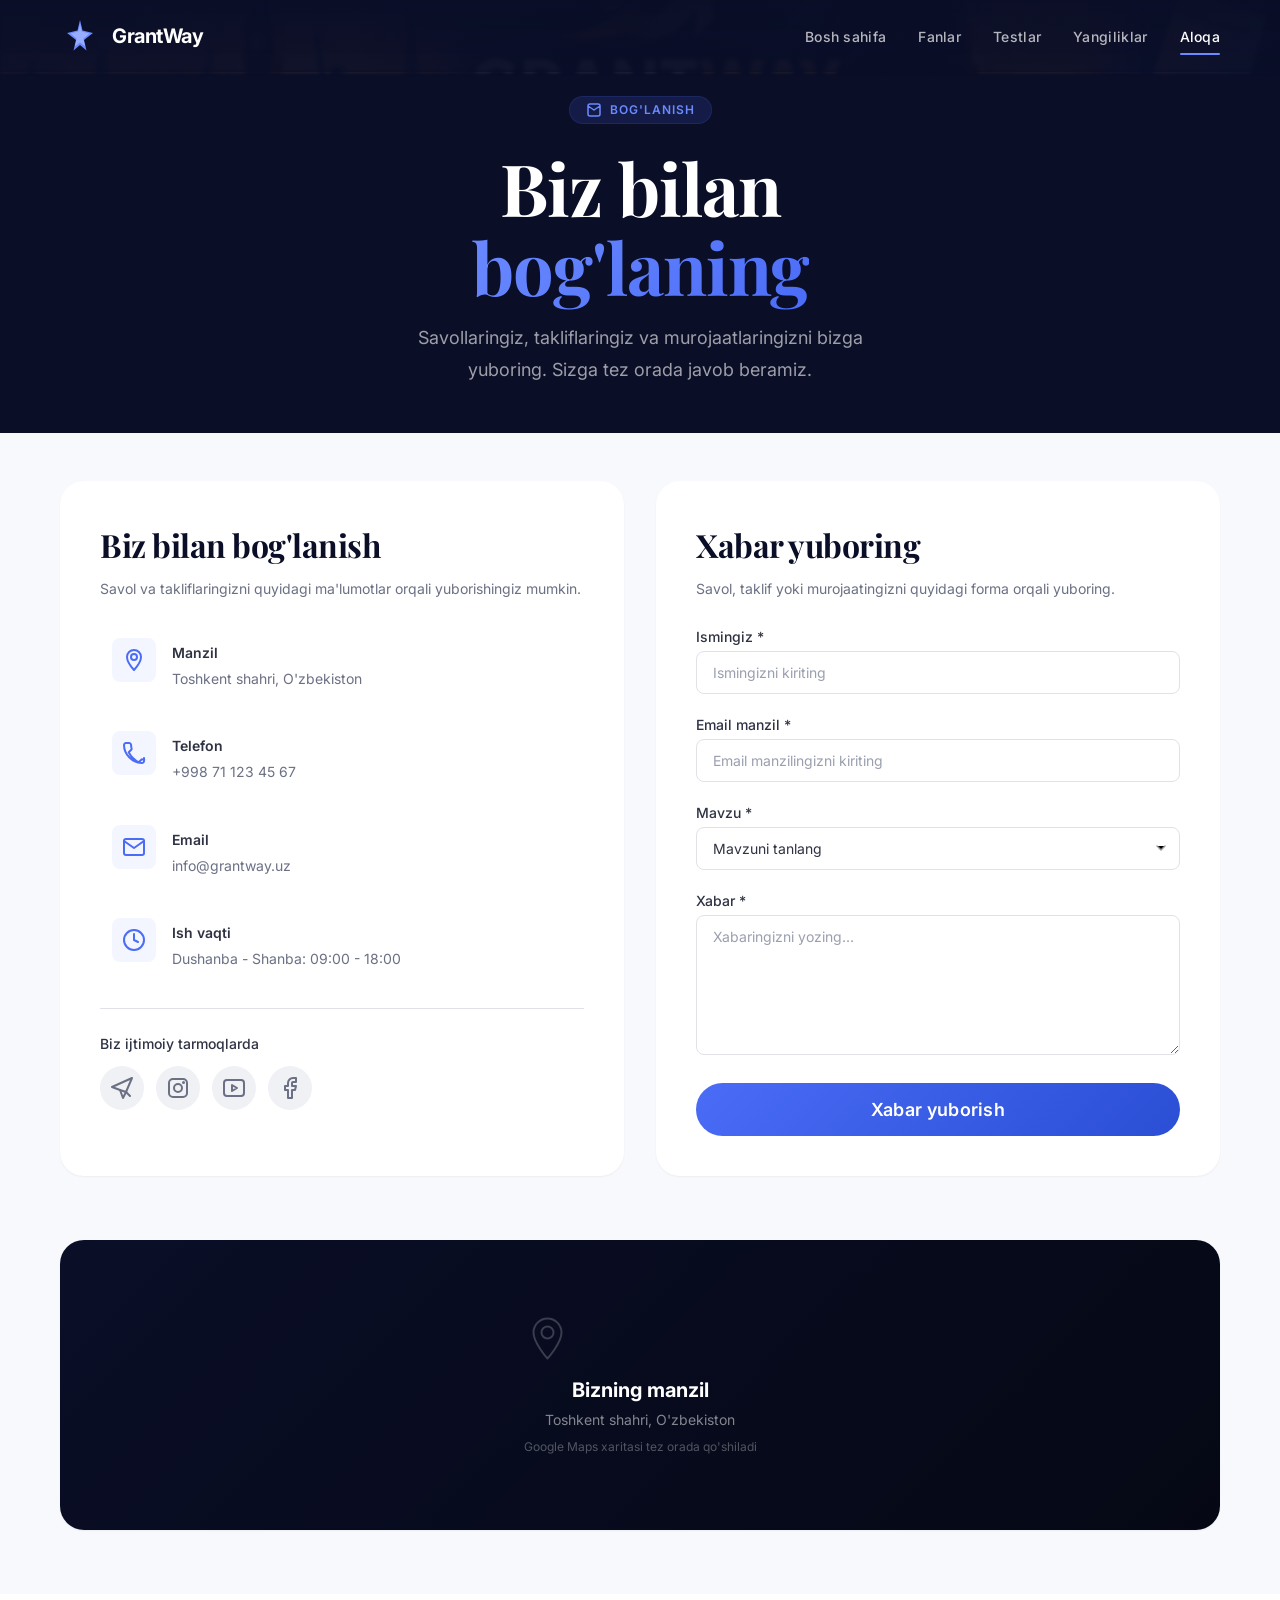
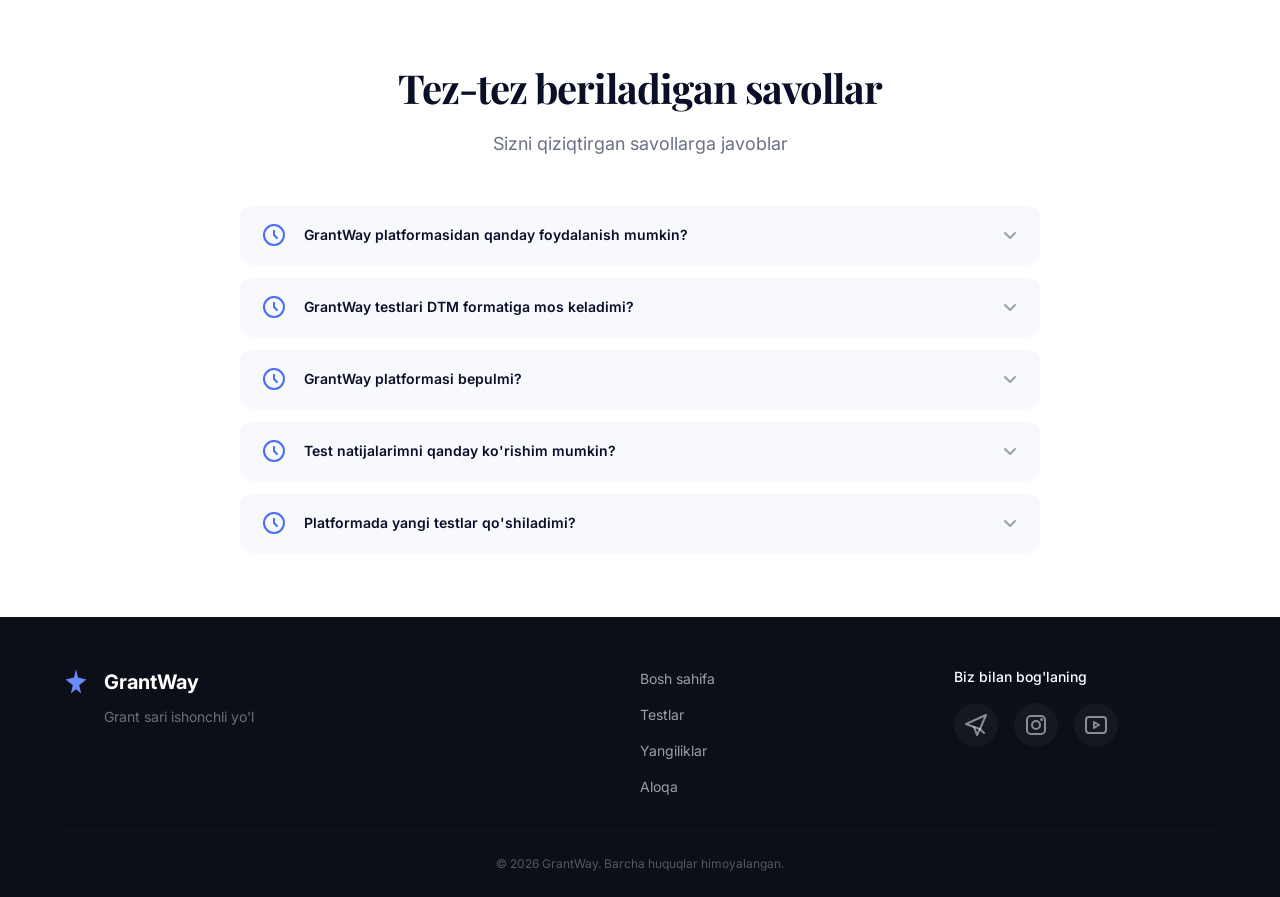
==== pages/aloqa.html @ 7e538c3a "first commit" ====
<!DOCTYPE html>
<html lang="uz">
<head>
    <!-- Meta ma'lumotlar -->
    <meta charset="UTF-8" />
    <meta name="viewport" content="width=device-width, initial-scale=1.0" />
    <meta name="description" content="GrantWay - Biz bilan bog'lanish. Savol, taklif va murojaatlaringizni qoldiring." />
    <meta name="theme-color" content="#0a0e27" />
    
    <!-- Favicon -->
    <link rel="icon" type="image/svg+xml" href="../assets/icons/favicon.svg" />
    <link rel="apple-touch-icon" href="../assets/icons/apple-touch-icon.png" />
    
    <!-- Fontlar -->
    <link rel="preconnect" href="https://fonts.googleapis.com" />
    <link rel="preconnect" href="https://fonts.gstatic.com" crossorigin />
    <link href="https://fonts.googleapis.com/css2?family=Inter:ital,wght@0,300;0,400;0,500;0,600;0,700;0,800;0,900;1,400&family=Playfair+Display:ital,wght@0,700;0,800;0,900;1,700&family=JetBrains+Mono:wght@400;600;700&display=swap" rel="stylesheet" />
    
    <!-- CSS -->
    <link rel="stylesheet" href="../style.css" />
    <link rel="stylesheet" href="../pages/pages.css" />
    
    <title>GrantWay - Aloqa | Grant sari ishonchli yo'l</title>
</head>
<body>
    <!-- ============================================ -->
    <!-- HEADER: Bosh sahifadagi header bilan bir xil -->
    <!-- ============================================ -->
    <header class="header" role="banner" aria-label="Sayt sarlavhasi">
        <div class="header__background" aria-hidden="true"></div>
        <div class="header__overlay" aria-hidden="true"></div>
        
        <div class="container header__container">
            <!-- Logo -->
            <a href="../index.html" class="header__logo" aria-label="GrantWay bosh sahifa">
                <svg class="header__logo-icon" width="40" height="40" viewBox="0 0 40 40" fill="none" xmlns="http://www.w3.org/2000/svg" aria-hidden="true">
                    <path d="M20 4L22.5 14.5L33 17L24 24L26.5 34.5L20 29L13.5 34.5L16 24L7 17L17.5 14.5L20 4Z" fill="currentColor" />
                    <path d="M20 8L21.8 15.6L29.6 17.4L23.4 22.6L25.2 30.2L20 26.6L14.8 30.2L16.6 22.6L10.4 17.4L18.2 15.6L20 8Z" fill="white" opacity="0.3" />
                </svg>
                <span class="header__logo-text">GrantWay</span>
            </a>
            
            <!-- Navigation -->
            <nav class="header__nav" role="navigation" aria-label="Asosiy menyu">
                <ul class="header__nav-list">
                    <li class="header__nav-item">
                        <a href="../index.html" class="header__nav-link">Bosh sahifa</a>
                    </li>
                    <li class="header__nav-item">
                        <a href="../index.html#fanlar" class="header__nav-link">Fanlar</a>
                    </li>
                    <li class="header__nav-item">
                        <a href="./testlar.html" class="header__nav-link">Testlar</a>
                    </li>
                    <li class="header__nav-item">
                        <a href="./yangiliklar.html" class="header__nav-link">Yangiliklar</a>
                    </li>
                    <li class="header__nav-item">
                        <a href="./aloqa.html" class="header__nav-link header__nav-link--active">Aloqa</a>
                    </li>
                </ul>
            </nav>
            
            <!-- Burger Menu -->
            <button class="header__burger" aria-label="Menyuni ochish/yopish" aria-expanded="false" aria-controls="mobile-menu">
                <span class="header__burger-line"></span>
                <span class="header__burger-line"></span>
                <span class="header__burger-line"></span>
            </button>
        </div>
        
        <!-- Mobile Menu -->
        <div class="header__mobile" id="mobile-menu" role="navigation" aria-label="Mobil menyu" hidden>
            <ul class="header__mobile-list">
                <li class="header__mobile-item">
                    <a href="../index.html" class="header__mobile-link">Bosh sahifa</a>
                </li>
                <li class="header__mobile-item">
                    <a href="../index.html#fanlar" class="header__mobile-link">Fanlar</a>
                </li>
                <li class="header__mobile-item">
                    <a href="./testlar.html" class="header__mobile-link">Testlar</a>
                </li>
                <li class="header__mobile-item">
                    <a href="./yangiliklar.html" class="header__mobile-link">Yangiliklar</a>
                </li>
                <li class="header__mobile-item">
                    <a href="./aloqa.html" class="header__mobile-link header__mobile-link--active">Aloqa</a>
                </li>
            </ul>
        </div>
    </header>

    <!-- ============================================ -->
    <!-- MAIN: Aloqa sahifasi kontenti -->
    <!-- ============================================ -->
    <main class="main" role="main">
        <!-- ============================================ -->
        <!-- HERO: Biz bilan bog'laning -->
        <!-- ============================================ -->
        <section class="contact-hero" aria-label="Aloqa banneri">
            <div class="contact-hero__background" aria-hidden="true">
                <span class="contact-hero__icon contact-hero__icon--1">✉</span>
                <span class="contact-hero__icon contact-hero__icon--2">📞</span>
                <span class="contact-hero__icon contact-hero__icon--3">📍</span>
                <span class="contact-hero__icon contact-hero__icon--4">💬</span>
                <span class="contact-hero__icon contact-hero__icon--5">📧</span>
                <span class="contact-hero__icon contact-hero__icon--6">🤝</span>
            </div>
            
            <div class="container contact-hero__container">
                <div class="contact-hero__content">
                    <div class="contact-hero__badge">
                        <svg width="16" height="16" viewBox="0 0 16 16" fill="none" xmlns="http://www.w3.org/2000/svg" aria-hidden="true">
                            <path d="M2 4L8 8L14 4M2 4V12M2 4C2 2.89543 2.89543 2 4 2H12C13.1046 2 14 2.89543 14 4M14 4V12M14 12C14 13.1046 13.1046 14 12 14H4C2.89543 14 2 13.1046 2 12M8 8L14 4M8 8L2 4" stroke="currentColor" stroke-width="1.5" stroke-linecap="round" stroke-linejoin="round" />
                        </svg>
                        <span>Bog'lanish</span>
                    </div>
                    
                    <h1 class="contact-hero__title">
                        Biz bilan <br />
                        <span class="contact-hero__title-highlight">bog'laning</span>
                    </h1>
                    
                    <p class="contact-hero__description">
                        Savollaringiz, takliflaringiz va murojaatlaringizni bizga yuboring. Sizga tez orada javob beramiz.
                    </p>
                </div>
            </div>
        </section>

        <!-- ============================================ -->
        <!-- ALOQA: Kontakt ma'lumotlari va forma -->
        <!-- ============================================ -->
        <section class="contact-section" aria-label="Aloqa ma'lumotlari">
            <div class="container">
                <div class="contact-section__grid">
                    <!-- Chap: Kontakt ma'lumotlari -->
                    <div class="contact-info">
                        <h2 class="contact-info__title">Biz bilan bog'lanish</h2>
                        <p class="contact-info__description">
                            Savol va takliflaringizni quyidagi ma'lumotlar orqali yuborishingiz mumkin.
                        </p>
                        
                        <div class="contact-info__items">
                            <!-- Manzil -->
                            <div class="contact-info-item">
                                <div class="contact-info-item__icon" aria-hidden="true">
                                    <svg width="24" height="24" viewBox="0 0 24 24" fill="none" xmlns="http://www.w3.org/2000/svg">
                                        <path d="M12 2C8.13 2 5 5.13 5 9C5 14.25 12 22 12 22C12 22 19 14.25 19 9C19 5.13 15.87 2 12 2Z" stroke="currentColor" stroke-width="2" stroke-linecap="round" stroke-linejoin="round" />
                                        <circle cx="12" cy="9" r="3" stroke="currentColor" stroke-width="2" />
                                    </svg>
                                </div>
                                <div class="contact-info-item__content">
                                    <h3 class="contact-info-item__title">Manzil</h3>
                                    <p class="contact-info-item__text">Toshkent shahri, O'zbekiston</p>
                                </div>
                            </div>
                            
                            <!-- Telefon -->
                            <div class="contact-info-item">
                                <div class="contact-info-item__icon" aria-hidden="true">
                                    <svg width="24" height="24" viewBox="0 0 24 24" fill="none" xmlns="http://www.w3.org/2000/svg">
                                        <path d="M22 16.92V20C22 20.5304 21.7893 21.0391 21.4142 21.4142C21.0391 21.7893 20.5304 22 20 22C10.5 22 2 13.5 2 4C2 3.46957 2.21071 2.96086 2.58579 2.58579C2.96086 2.21071 3.46957 2 4 2H7.08C7.61043 2 8.11914 2.21071 8.49421 2.58579C8.86929 2.96086 9.08 3.46957 9.08 4C9.08 5.24 9.26 6.44 9.59 7.56C9.72 7.98 9.6 8.44 9.24 8.74L6.72 11.26C8.76 15.28 12.72 19.24 16.74 21.28L19.26 18.76C19.56 18.4 20.02 18.28 20.44 18.41C21.56 18.74 22.76 18.92 22 18.92V16.92Z" stroke="currentColor" stroke-width="2" stroke-linecap="round" stroke-linejoin="round" />
                                    </svg>
                                </div>
                                <div class="contact-info-item__content">
                                    <h3 class="contact-info-item__title">Telefon</h3>
                                    <p class="contact-info-item__text">+998 71 123 45 67</p>
                                </div>
                            </div>
                            
                            <!-- Email -->
                            <div class="contact-info-item">
                                <div class="contact-info-item__icon" aria-hidden="true">
                                    <svg width="24" height="24" viewBox="0 0 24 24" fill="none" xmlns="http://www.w3.org/2000/svg">
                                        <path d="M4 4H20C21.1 4 22 4.9 22 6V18C22 19.1 21.1 20 20 20H4C2.9 20 2 19.1 2 18V6C2 4.9 2.9 4 4 4Z" stroke="currentColor" stroke-width="2" stroke-linecap="round" stroke-linejoin="round" />
                                        <path d="M22 6L12 13L2 6" stroke="currentColor" stroke-width="2" stroke-linecap="round" stroke-linejoin="round" />
                                    </svg>
                                </div>
                                <div class="contact-info-item__content">
                                    <h3 class="contact-info-item__title">Email</h3>
                                    <p class="contact-info-item__text">info@grantway.uz</p>
                                </div>
                            </div>
                            
                            <!-- Ish vaqti -->
                            <div class="contact-info-item">
                                <div class="contact-info-item__icon" aria-hidden="true">
                                    <svg width="24" height="24" viewBox="0 0 24 24" fill="none" xmlns="http://www.w3.org/2000/svg">
                                        <circle cx="12" cy="12" r="10" stroke="currentColor" stroke-width="2" />
                                        <path d="M12 6V12L16 14" stroke="currentColor" stroke-width="2" stroke-linecap="round" stroke-linejoin="round" />
                                    </svg>
                                </div>
                                <div class="contact-info-item__content">
                                    <h3 class="contact-info-item__title">Ish vaqti</h3>
                                    <p class="contact-info-item__text">Dushanba - Shanba: 09:00 - 18:00</p>
                                </div>
                            </div>
                        </div>
                        
                        <!-- Ijtimoiy tarmoqlar -->
                        <div class="contact-info__social">
                            <span class="contact-info__social-label">Biz ijtimoiy tarmoqlarda</span>
                            <div class="contact-info__social-links">
                                <a href="#" aria-label="Telegram" class="contact-info__social-link">
                                    <svg width="24" height="24" viewBox="0 0 24 24" fill="none" xmlns="http://www.w3.org/2000/svg">
                                        <path d="M22 2L2 11L10 14L13 22L16 16L22 2Z" stroke="currentColor" stroke-width="2" stroke-linejoin="round" />
                                        <path d="M16 16L20 20M16 16L10 14" stroke="currentColor" stroke-width="2" stroke-linecap="round" />
                                    </svg>
                                </a>
                                <a href="#" aria-label="Instagram" class="contact-info__social-link">
                                    <svg width="24" height="24" viewBox="0 0 24 24" fill="none" xmlns="http://www.w3.org/2000/svg">
                                        <rect x="3" y="3" width="18" height="18" rx="4" stroke="currentColor" stroke-width="2" />
                                        <circle cx="12" cy="12" r="4" stroke="currentColor" stroke-width="2" />
                                        <circle cx="17.5" cy="6.5" r="1.5" fill="currentColor" />
                                    </svg>
                                </a>
                                <a href="#" aria-label="YouTube" class="contact-info__social-link">
                                    <svg width="24" height="24" viewBox="0 0 24 24" fill="none" xmlns="http://www.w3.org/2000/svg">
                                        <rect x="2" y="4" width="20" height="16" rx="3" stroke="currentColor" stroke-width="2" />
                                        <path d="M10 9L15 12L10 15V9Z" stroke="currentColor" stroke-width="2" stroke-linejoin="round" />
                                    </svg>
                                </a>
                                <a href="#" aria-label="Facebook" class="contact-info__social-link">
                                    <svg width="24" height="24" viewBox="0 0 24 24" fill="none" xmlns="http://www.w3.org/2000/svg">
                                        <path d="M18 2H15C13.6739 2 12.4021 2.52678 11.4645 3.46447C10.5268 4.40215 10 5.67392 10 7V10H7V14H10V22H14V14H17L18 10H14V7C14 6.73478 14.1054 6.48043 14.2929 6.29289C14.4804 6.10536 14.7348 6 15 6H18V2Z" stroke="currentColor" stroke-width="2" stroke-linecap="round" stroke-linejoin="round" />
                                    </svg>
                                </a>
                            </div>
                        </div>
                    </div>
                    
                    <!-- O'ng: Aloqa formasi -->
                    <div class="contact-form-wrapper">
                        <h2 class="contact-form-wrapper__title">Xabar yuboring</h2>
                        <p class="contact-form-wrapper__description">
                            Savol, taklif yoki murojaatingizni quyidagi forma orqali yuboring.
                        </p>
                        
                        <form class="contact-form" id="contactForm" action="#" method="POST" novalidate>
                            <div class="contact-form__group">
                                <label for="contactName" class="contact-form__label">Ismingiz *</label>
                                <input type="text" id="contactName" class="contact-form__input" placeholder="Ismingizni kiriting" required />
                                <span class="contact-form__error" role="alert"></span>
                            </div>
                            
                            <div class="contact-form__group">
                                <label for="contactEmail" class="contact-form__label">Email manzil *</label>
                                <input type="email" id="contactEmail" class="contact-form__input" placeholder="Email manzilingizni kiriting" required />
                                <span class="contact-form__error" role="alert"></span>
                            </div>
                            
                            <div class="contact-form__group">
                                <label for="contactSubject" class="contact-form__label">Mavzu *</label>
                                <select id="contactSubject" class="contact-form__select" required>
                                    <option value="">Mavzuni tanlang</option>
                                    <option value="savol">Savol</option>
                                    <option value="taklif">Taklif</option>
                                    <option value="muammo">Muammo haqida</option>
                                    <option value="hamkorlik">Hamkorlik</option>
                                    <option value="boshqa">Boshqa</option>
                                </select>
                                <span class="contact-form__error" role="alert"></span>
                            </div>
                            
                            <div class="contact-form__group">
                                <label for="contactMessage" class="contact-form__label">Xabar *</label>
                                <textarea id="contactMessage" class="contact-form__textarea" placeholder="Xabaringizni yozing..." required></textarea>
                                <span class="contact-form__error" role="alert"></span>
                            </div>
                            
                            <button type="submit" class="contact-form__submit cta-button cta-button--large">
                                <span class="cta-button__text">Xabar yuborish</span>
                                <span class="cta-button__ripple" aria-hidden="true"></span>
                                <span class="cta-button__glow" aria-hidden="true"></span>
                            </button>
                            
                            <div class="contact-form__success" role="status" style="display: none;">
                                <svg width="24" height="24" viewBox="0 0 24 24" fill="none" xmlns="http://www.w3.org/2000/svg">
                                    <circle cx="12" cy="12" r="10" stroke="currentColor" stroke-width="2" />
                                    <path d="M8 12L11 15L16 9" stroke="currentColor" stroke-width="2" stroke-linecap="round" stroke-linejoin="round" />
                                </svg>
                                <span>Xabaringiz muvaffaqiyatli yuborildi!</span>
                            </div>
                        </form>
                    </div>
                </div>
            </div>
        </section>

        <!-- ============================================ -->
        <!-- XARITA: Google Maps o'rniga placeholder -->
        <!-- ============================================ -->
        <section class="contact-map" aria-label="Bizning manzil">
            <div class="container">
                <div class="contact-map__wrapper">
                    <div class="contact-map__placeholder">
                        <div class="contact-map__content">
                            <svg width="48" height="48" viewBox="0 0 48 48" fill="none" xmlns="http://www.w3.org/2000/svg" aria-hidden="true">
                                <path d="M24 4C16.27 4 10 10.27 10 18C10 28.5 24 44 24 44C24 44 38 28.5 38 18C38 10.27 31.73 4 24 4Z" stroke="currentColor" stroke-width="2" stroke-linecap="round" stroke-linejoin="round" />
                                <circle cx="24" cy="18" r="6" stroke="currentColor" stroke-width="2" />
                            </svg>
                            <h3 class="contact-map__title">Bizning manzil</h3>
                            <p class="contact-map__address">Toshkent shahri, O'zbekiston</p>
                            <p class="contact-map__note">Google Maps xaritasi tez orada qo'shiladi</p>
                        </div>
                    </div>
                </div>
            </div>
        </section>

        <!-- ============================================ -->
        <!-- FAQ: Tez-tez beriladigan savollar -->
        <!-- ============================================ -->
        <section class="contact-faq" aria-label="Tez-tez beriladigan savollar">
            <div class="container">
                <div class="contact-faq__header">
                    <h2 class="contact-faq__title">Tez-tez beriladigan savollar</h2>
                    <p class="contact-faq__subtitle">Sizni qiziqtirgan savollarga javoblar</p>
                </div>
                
                <div class="contact-faq__accordion">
                    <!-- Savol 1 -->
                    <div class="faq-item" role="listitem">
                        <button class="faq-item__trigger" aria-expanded="false" aria-controls="faq-1">
                            <span class="faq-item__icon" aria-hidden="true">
                                <svg width="24" height="24" viewBox="0 0 24 24" fill="none" xmlns="http://www.w3.org/2000/svg">
                                    <circle cx="12" cy="12" r="10" stroke="currentColor" stroke-width="2" />
                                    <path d="M12 8V12L15 15" stroke="currentColor" stroke-width="2" stroke-linecap="round" />
                                </svg>
                            </span>
                            <span class="faq-item__title">GrantWay platformasidan qanday foydalanish mumkin?</span>
                            <span class="faq-item__arrow" aria-hidden="true">
                                <svg width="20" height="20" viewBox="0 0 20 20" fill="none" xmlns="http://www.w3.org/2000/svg">
                                    <path d="M5 8L10 13L15 8" stroke="currentColor" stroke-width="2" stroke-linecap="round" stroke-linejoin="round" />
                                </svg>
                            </span>
                        </button>
                        <div class="faq-item__content" id="faq-1" role="region">
                            <div class="faq-item__body">
                                <p>GrantWay platformasidan foydalanish juda oson. Siz faqat ro'yxatdan o'tishingiz, o'zingizga kerakli fan va mavzularni tanlashingiz, so'ngra testlarni yechishingiz mumkin. Barcha testlar interaktiv va natijalar real vaqtda ko'rsatiladi.</p>
                            </div>
                        </div>
                    </div>

                    <!-- Savol 2 -->
                    <div class="faq-item" role="listitem">
                        <button class="faq-item__trigger" aria-expanded="false" aria-controls="faq-2">
                            <span class="faq-item__icon" aria-hidden="true">
                                <svg width="24" height="24" viewBox="0 0 24 24" fill="none" xmlns="http://www.w3.org/2000/svg">
                                    <circle cx="12" cy="12" r="10" stroke="currentColor" stroke-width="2" />
                                    <path d="M12 8V12L15 15" stroke="currentColor" stroke-width="2" stroke-linecap="round" />
                                </svg>
                            </span>
                            <span class="faq-item__title">GrantWay testlari DTM formatiga mos keladimi?</span>
                            <span class="faq-item__arrow" aria-hidden="true">
                                <svg width="20" height="20" viewBox="0 0 20 20" fill="none" xmlns="http://www.w3.org/2000/svg">
                                    <path d="M5 8L10 13L15 8" stroke="currentColor" stroke-width="2" stroke-linecap="round" stroke-linejoin="round" />
                                </svg>
                            </span>
                        </button>
                        <div class="faq-item__content" id="faq-2" role="region">
                            <div class="faq-item__body">
                                <p>Ha, GrantWay testlari DTM formatiga to'liq mos keladi. Testlar DTM talablariga muvofiq tayyorlangan bo'lib, abituriyentlarga real imtihonga tayyorlanish uchun qulay imkoniyat yaratadi.</p>
                            </div>
                        </div>
                    </div>

                    <!-- Savol 3 -->
                    <div class="faq-item" role="listitem">
                        <button class="faq-item__trigger" aria-expanded="false" aria-controls="faq-3">
                            <span class="faq-item__icon" aria-hidden="true">
                                <svg width="24" height="24" viewBox="0 0 24 24" fill="none" xmlns="http://www.w3.org/2000/svg">
                                    <circle cx="12" cy="12" r="10" stroke="currentColor" stroke-width="2" />
                                    <path d="M12 8V12L15 15" stroke="currentColor" stroke-width="2" stroke-linecap="round" />
                                </svg>
                            </span>
                            <span class="faq-item__title">GrantWay platformasi bepulmi?</span>
                            <span class="faq-item__arrow" aria-hidden="true">
                                <svg width="20" height="20" viewBox="0 0 20 20" fill="none" xmlns="http://www.w3.org/2000/svg">
                                    <path d="M5 8L10 13L15 8" stroke="currentColor" stroke-width="2" stroke-linecap="round" stroke-linejoin="round" />
                                </svg>
                            </span>
                        </button>
                        <div class="faq-item__content" id="faq-3" role="region">
                            <div class="faq-item__body">
                                <p>GrantWay platformasi foydalanuvchilar uchun to'liq bepul. Siz hech qanday to'lovsiz barcha testlardan foydalanishingiz va o'z bilimingizni sinab ko'rishingiz mumkin.</p>
                            </div>
                        </div>
                    </div>

                    <!-- Savol 4 -->
                    <div class="faq-item" role="listitem">
                        <button class="faq-item__trigger" aria-expanded="false" aria-controls="faq-4">
                            <span class="faq-item__icon" aria-hidden="true">
                                <svg width="24" height="24" viewBox="0 0 24 24" fill="none" xmlns="http://www.w3.org/2000/svg">
                                    <circle cx="12" cy="12" r="10" stroke="currentColor" stroke-width="2" />
                                    <path d="M12 8V12L15 15" stroke="currentColor" stroke-width="2" stroke-linecap="round" />
                                </svg>
                            </span>
                            <span class="faq-item__title">Test natijalarimni qanday ko'rishim mumkin?</span>
                            <span class="faq-item__arrow" aria-hidden="true">
                                <svg width="20" height="20" viewBox="0 0 20 20" fill="none" xmlns="http://www.w3.org/2000/svg">
                                    <path d="M5 8L10 13L15 8" stroke="currentColor" stroke-width="2" stroke-linecap="round" stroke-linejoin="round" />
                                </svg>
                            </span>
                        </button>
                        <div class="faq-item__content" id="faq-4" role="region">
                            <div class="faq-item__body">
                                <p>Har bir testni tugatganingizdan so'ng natijangiz avtomatik tarzda ekranda ko'rsatiladi. Shuningdek, siz o'z profilingizda barcha test natijalarini va statistikani ko'rishingiz mumkin.</p>
                            </div>
                        </div>
                    </div>

                    <!-- Savol 5 -->
                    <div class="faq-item" role="listitem">
                        <button class="faq-item__trigger" aria-expanded="false" aria-controls="faq-5">
                            <span class="faq-item__icon" aria-hidden="true">
                                <svg width="24" height="24" viewBox="0 0 24 24" fill="none" xmlns="http://www.w3.org/2000/svg">
                                    <circle cx="12" cy="12" r="10" stroke="currentColor" stroke-width="2" />
                                    <path d="M12 8V12L15 15" stroke="currentColor" stroke-width="2" stroke-linecap="round" />
                                </svg>
                            </span>
                            <span class="faq-item__title">Platformada yangi testlar qo'shiladimi?</span>
                            <span class="faq-item__arrow" aria-hidden="true">
                                <svg width="20" height="20" viewBox="0 0 20 20" fill="none" xmlns="http://www.w3.org/2000/svg">
                                    <path d="M5 8L10 13L15 8" stroke="currentColor" stroke-width="2" stroke-linecap="round" stroke-linejoin="round" />
                                </svg>
                            </span>
                        </button>
                        <div class="faq-item__content" id="faq-5" role="region">
                            <div class="faq-item__body">
                                <p>Ha, biz doimiy ravishda yangi testlar va savollarni platformaga qo'shib boramiz. DTM o'zgarishlariga mos ravishda testlar yangilanib turadi.</p>
                            </div>
                        </div>
                    </div>
                </div>
            </div>
        </section>
    </main>

    <!-- ============================================ -->
    <!-- FOOTER: Bosh sahifadagi footer bilan bir xil -->
    <!-- ============================================ -->
    <footer class="footer" role="contentinfo" aria-label="Sayt pastki qismi">
        <div class="container">
            <div class="footer__grid">
                <div class="footer__brand">
                    <a href="../index.html" class="footer__logo">
                        <svg width="32" height="32" viewBox="0 0 40 40" fill="none" xmlns="http://www.w3.org/2000/svg" aria-hidden="true">
                            <path d="M20 4L22.5 14.5L33 17L24 24L26.5 34.5L20 29L13.5 34.5L16 24L7 17L17.5 14.5L20 4Z" fill="currentColor" />
                        </svg>
                        <span>GrantWay</span>
                    </a>
                    <p class="footer__description">Grant sari ishonchli yo'l</p>
                </div>
                
                <nav class="footer__nav" aria-label="Footer menyusi">
                    <ul class="footer__nav-list">
                        <li><a href="../index.html">Bosh sahifa</a></li>
                        <li><a href="./testlar.html">Testlar</a></li>
                        <li><a href="./yangiliklar.html">Yangiliklar</a></li>
                        <li><a href="./aloqa.html">Aloqa</a></li>
                    </ul>
                </nav>
                
                <div class="footer__social">
                    <span class="footer__social-label">Biz bilan bog'laning</span>
                    <div class="footer__social-links">
                        <a href="#" aria-label="Telegram" class="footer__social-link">
                            <svg width="24" height="24" viewBox="0 0 24 24" fill="none" xmlns="http://www.w3.org/2000/svg" aria-hidden="true">
                                <path d="M22 2L2 11L10 14L13 22L16 16L22 2Z" stroke="currentColor" stroke-width="2" stroke-linejoin="round" />
                                <path d="M16 16L20 20M16 16L10 14" stroke="currentColor" stroke-width="2" stroke-linecap="round" />
                            </svg>
                        </a>
                        <a href="#" aria-label="Instagram" class="footer__social-link">
                            <svg width="24" height="24" viewBox="0 0 24 24" fill="none" xmlns="http://www.w3.org/2000/svg" aria-hidden="true">
                                <rect x="3" y="3" width="18" height="18" rx="4" stroke="currentColor" stroke-width="2" />
                                <circle cx="12" cy="12" r="4" stroke="currentColor" stroke-width="2" />
                                <circle cx="17.5" cy="6.5" r="1.5" fill="currentColor" />
                            </svg>
                        </a>
                        <a href="#" aria-label="YouTube" class="footer__social-link">
                            <svg width="24" height="24" viewBox="0 0 24 24" fill="none" xmlns="http://www.w3.org/2000/svg" aria-hidden="true">
                                <rect x="2" y="4" width="20" height="16" rx="3" stroke="currentColor" stroke-width="2" />
                                <path d="M10 9L15 12L10 15V9Z" stroke="currentColor" stroke-width="2" stroke-linejoin="round" />
                            </svg>
                        </a>
                    </div>
                </div>
            </div>
            
            <div class="footer__bottom">
                <p class="footer__copyright">&copy; 2026 GrantWay. Barcha huquqlar himoyalangan.</p>
            </div>
        </div>
    </footer>

    <!-- ============================================ -->
    <!-- SCRIPTS -->
    <!-- ============================================ -->
    <script src="../script.js" defer></script>
    <script src="../pages/pages.js" defer></script>
</body>
</html>
---- style.css ----
/* ============================================ */
/* CSS VARIABLES: Global dizayn tokenlari */
/* ============================================ */
:root {
    /* Colors - Primary */
    --color-primary: #0a0e27;
    --color-primary-light: #1a1f4a;
    --color-primary-dark: #050814;
    
    /* Colors - Secondary */
    --color-secondary: #4a6cf7;
    --color-secondary-light: #6b8aff;
    --color-secondary-dark: #2a4ed4;
    
    /* Colors - Accent */
    --color-accent: #f7c948;
    --color-accent-light: #fade7a;
    --color-accent-dark: #d4a820;
    
    /* Colors - Neutral */
    --color-white: #ffffff;
    --color-off-white: #f8f9fc;
    --color-gray-100: #f0f1f5;
    --color-gray-200: #e0e2e8;
    --color-gray-300: #c0c3cc;
    --color-gray-400: #9a9faf;
    --color-gray-500: #6b7084;
    --color-gray-600: #4a4f62;
    --color-gray-700: #2e3242;
    --color-gray-800: #1a1d2a;
    --color-gray-900: #0d0f18;
    
    /* Colors - Subject specific */
    --color-matematika: #4a6cf7;
    --color-tarix: #d4a820;
    --color-ona-tili: #2ecc71;
    --color-kimyo: #e74c3c;
    --color-ingliz: #e67e22;
    
    /* Typography */
    --font-primary: 'Inter', -apple-system, BlinkMacSystemFont, 'Segoe UI', Roboto, Oxygen, Ubuntu, Cantarell, sans-serif;
    --font-display: 'Playfair Display', 'Times New Roman', serif;
    
    --font-size-xs: 0.75rem;     /* 12px */
    --font-size-sm: 0.875rem;    /* 14px */
    --font-size-base: 1rem;      /* 16px */
    --font-size-md: 1.125rem;    /* 18px */
    --font-size-lg: 1.25rem;     /* 20px */
    --font-size-xl: 1.5rem;      /* 24px */
    --font-size-2xl: 2rem;       /* 32px */
    --font-size-3xl: 2.5rem;     /* 40px */
    --font-size-4xl: 3rem;       /* 48px */
    --font-size-5xl: 3.75rem;    /* 60px */
    --font-size-6xl: 4.5rem;     /* 72px */
    
    --font-weight-light: 300;
    --font-weight-regular: 400;
    --font-weight-medium: 500;
    --font-weight-semibold: 600;
    --font-weight-bold: 700;
    --font-weight-extrabold: 800;
    --font-weight-black: 900;
    
    --line-height-tight: 1.1;
    --line-height-snug: 1.25;
    --line-height-normal: 1.5;
    --line-height-relaxed: 1.75;
    
    /* Spacing */
    --spacing-1: 0.25rem;   /* 4px */
    --spacing-2: 0.5rem;    /* 8px */
    --spacing-3: 0.75rem;   /* 12px */
    --spacing-4: 1rem;      /* 16px */
    --spacing-5: 1.25rem;   /* 20px */
    --spacing-6: 1.5rem;    /* 24px */
    --spacing-8: 2rem;      /* 32px */
    --spacing-10: 2.5rem;   /* 40px */
    --spacing-12: 3rem;     /* 48px */
    --spacing-16: 4rem;     /* 64px */
    --spacing-20: 5rem;     /* 80px */
    --spacing-24: 6rem;     /* 96px */
    --spacing-32: 8rem;     /* 128px */
    
    /* Border Radius */
    --radius-sm: 0.375rem;   /* 6px */
    --radius-md: 0.5rem;     /* 8px */
    --radius-lg: 0.75rem;    /* 12px */
    --radius-xl: 1rem;       /* 16px */
    --radius-2xl: 1.5rem;    /* 24px */
    --radius-3xl: 2rem;      /* 32px */
    --radius-full: 9999px;
    
    /* Shadows */
    --shadow-sm: 0 1px 2px rgba(0, 0, 0, 0.05);
    --shadow-md: 0 4px 6px -1px rgba(0, 0, 0, 0.1), 0 2px 4px -1px rgba(0, 0, 0, 0.06);
    --shadow-lg: 0 10px 15px -3px rgba(0, 0, 0, 0.1), 0 4px 6px -2px rgba(0, 0, 0, 0.05);
    --shadow-xl: 0 20px 25px -5px rgba(0, 0, 0, 0.1), 0 10px 10px -5px rgba(0, 0, 0, 0.04);
    --shadow-2xl: 0 25px 50px -12px rgba(0, 0, 0, 0.25);
    
    /* Glassmorphism */
    --glass-background: rgba(255, 255, 255, 0.08);
    --glass-border: rgba(255, 255, 255, 0.12);
    --glass-shadow: 0 8px 32px rgba(0, 0, 0, 0.12);
    --glass-blur: blur(12px);
    
    /* Transitions */
    --transition-fast: 150ms ease;
    --transition-base: 250ms ease;
    --transition-slow: 400ms ease;
    --transition-extra-slow: 600ms ease;
    
    /* Z-Index */
    --z-below: -1;
    --z-base: 0;
    --z-above: 1;
    --z-dropdown: 10;
    --z-sticky: 50;
    --z-header: 100;
    --z-modal: 200;
    --z-toast: 300;
    
    /* Container Max Width */
    --container-max-width: 1200px;
    --container-padding: 20px;
}

/* ============================================ */
/* RESET: Browser defaultlarini tozalash */
/* ============================================ */
*,
*::before,
*::after {
    margin: 0;
    padding: 0;
    box-sizing: border-box;
}

html {
    scroll-behavior: smooth;
    -webkit-font-smoothing: antialiased;
    -moz-osx-font-smoothing: grayscale;
    text-rendering: optimizeLegibility;
}

body {
    font-family: var(--font-primary);
    font-size: var(--font-size-base);
    line-height: var(--line-height-normal);
    color: var(--color-gray-900);
    background-color: var(--color-off-white);
    overflow-x: hidden;
    -webkit-tap-highlight-color: transparent;
}

img,
svg {
    display: block;
    max-width: 100%;
}

a {
    color: inherit;
    text-decoration: none;
}

button {
    font-family: inherit;
    font-size: inherit;
    cursor: pointer;
    border: none;
    background: none;
}

ul,
ol {
    list-style: none;
}

/* ============================================ */
/* CONTAINER: Responsive container */
/* ============================================ */
.container {
    max-width: var(--container-max-width);
    margin: 0 auto;
    padding: 0 var(--container-padding);
    width: 100%;
}

/* ============================================ */
/* UTILITY: Yordamchi classlar */
/* ============================================ */
.sr-only {
    position: absolute;
    width: 1px;
    height: 1px;
    padding: 0;
    margin: -1px;
    overflow: hidden;
    clip: rect(0, 0, 0, 0);
    border: 0;
}

/* ============================================ */
/* HEADER: Transparent, Sticky, Blur */
/* ============================================ */
.header {
    position: fixed;
    top: 0;
    left: 0;
    right: 0;
    z-index: var(--z-header);
    padding: var(--spacing-4) 0;
    transition: background-color var(--transition-base), box-shadow var(--transition-base);
}

.header--scrolled {
    background-color: rgba(10, 14, 39, 0.85);
    backdrop-filter: var(--glass-blur);
    -webkit-backdrop-filter: var(--glass-blur);
    box-shadow: var(--shadow-lg);
}

.header__background {
    position: absolute;
    top: 0;
    left: 0;
    right: 0;
    bottom: 0;
    z-index: var(--z-below);
    background-image:url(./assets/images/grant-background.png);
    background-size: cover;
    background-position: center;
    opacity: 0.15;
    filter: blur(2px);
}

.header__overlay {
    position: absolute;
    top: 0;
    left: 0;
    right: 0;
    bottom: 0;
    z-index: var(--z-below);
    background: linear-gradient(180deg, rgba(10, 14, 39, 0.95) 0%, rgba(10, 14, 39, 0.80) 100%);
}

.header__container {
    display: flex;
    align-items: center;
    justify-content: space-between;
    position: relative;
    z-index: var(--z-above);
    gap: var(--spacing-4);
}

/* Logo */
.header__logo {
    display: flex;
    align-items: center;
    gap: var(--spacing-3);
    color: var(--color-white);
    font-weight: var(--font-weight-bold);
    font-size: var(--font-size-lg);
    text-decoration: none;
    flex-shrink: 0;
    transition: opacity var(--transition-fast);
}

.header__logo:hover {
    opacity: 0.8;
}

.header__logo-icon {
    width: 40px;
    height: 40px;
    color: var(--color-secondary-light);
}

.header__logo-text {
    letter-spacing: -0.5px;
}

/* Navigation */
.header__nav {
    display: none;
}

.header__nav-list {
    display: flex;
    align-items: center;
    gap: var(--spacing-8);
}

.header__nav-link {
    color: rgba(255, 255, 255, 0.7);
    font-size: var(--font-size-sm);
    font-weight: var(--font-weight-medium);
    padding: var(--spacing-2) 0;
    position: relative;
    transition: color var(--transition-fast);
    letter-spacing: 0.3px;
}

.header__nav-link::after {
    content: '';
    position: absolute;
    bottom: -2px;
    left: 0;
    width: 0;
    height: 2px;
    background: var(--color-secondary-light);
    border-radius: var(--radius-full);
    transition: width var(--transition-base);
}

.header__nav-link:hover {
    color: var(--color-white);
}

.header__nav-link:hover::after {
    width: 100%;
}

.header__nav-link--active {
    color: var(--color-white);
}

.header__nav-link--active::after {
    width: 100%;
}

/* Burger Menu */
.header__burger {
    display: flex;
    flex-direction: column;
    gap: 5px;
    padding: var(--spacing-2);
    color: var(--color-white);
    flex-shrink: 0;
    transition: transform var(--transition-fast);
}

.header__burger:hover {
    transform: scale(1.05);
}

.header__burger-line {
    display: block;
    width: 24px;
    height: 2px;
    background: currentColor;
    border-radius: var(--radius-full);
    transition: transform var(--transition-base), opacity var(--transition-base);
    transform-origin: center;
}

.header__burger--active .header__burger-line:nth-child(1) {
    transform: rotate(45deg) translate(5px, 5px);
}

.header__burger--active .header__burger-line:nth-child(2) {
    opacity: 0;
}

.header__burger--active .header__burger-line:nth-child(3) {
    transform: rotate(-45deg) translate(5px, -5px);
}

/* Mobile Menu */
.header__mobile {
    position: absolute;
    top: 100%;
    left: 0;
    right: 0;
    background: rgba(10, 14, 39, 0.95);
    backdrop-filter: var(--glass-blur);
    -webkit-backdrop-filter: var(--glass-blur);
    padding: var(--spacing-6) var(--container-padding);
    border-top: 1px solid rgba(255, 255, 255, 0.06);
    transform: translateY(-10px);
    opacity: 0;
    visibility: hidden;
    transition: transform var(--transition-base), opacity var(--transition-base), visibility var(--transition-base);
}

.header__mobile--open {
    transform: translateY(0);
    opacity: 1;
    visibility: visible;
}

.header__mobile-list {
    display: flex;
    flex-direction: column;
    gap: var(--spacing-4);
}

.header__mobile-link {
    color: rgba(255, 255, 255, 0.7);
    font-size: var(--font-size-md);
    font-weight: var(--font-weight-medium);
    padding: var(--spacing-3) 0;
    display: block;
    transition: color var(--transition-fast), padding-left var(--transition-fast);
    border-bottom: 1px solid rgba(255, 255, 255, 0.04);
}

.header__mobile-link:hover {
    color: var(--color-white);
    padding-left: var(--spacing-4);
}

.header__mobile-link--active {
    color: var(--color-white);
}

/* ============================================ */
/* HERO: Admission Ticket uslubi */
/* ============================================ */
.hero {
    position: relative;
    min-height: 100vh;
    display: flex;
    align-items: center;
    overflow: hidden;
    background: var(--color-primary);
    padding: calc(var(--spacing-20) + var(--spacing-4)) 0 var(--spacing-16);
}

.hero__parallax {
    position: absolute;
    top: 0;
    left: 0;
    right: 0;
    bottom: 0;
    z-index: var(--z-below);
    background: 
        radial-gradient(ellipse at 20% 50%, rgba(74, 108, 247, 0.15) 0%, transparent 60%),
        radial-gradient(ellipse at 80% 50%, rgba(247, 201, 72, 0.10) 0%, transparent 60%),
        linear-gradient(135deg, var(--color-primary) 0%, var(--color-primary-dark) 100%);
}

.hero__container {
    position: relative;
    z-index: var(--z-above);
    width: 100%;
}

.hero__ticket {
    position: relative;
    background: var(--glass-background);
    border: 1px solid var(--glass-border);
    border-radius: var(--radius-3xl);
    padding: var(--spacing-12) var(--spacing-8);
    backdrop-filter: var(--glass-blur);
    -webkit-backdrop-filter: var(--glass-blur);
    box-shadow: var(--glass-shadow);
    overflow: hidden;
    max-width: 800px;
    margin: 0 auto;
}

/* Ticket decoration */
.hero__ticket-decoration {
    position: absolute;
    top: 0;
    right: 0;
    bottom: 0;
    width: 120px;
    opacity: 0.06;
    overflow: hidden;
}

.hero__ticket-line {
    position: absolute;
    top: 0;
    right: 40px;
    width: 2px;
    height: 100%;
    background: var(--color-white);
    background: repeating-linear-gradient(
        to bottom,
        var(--color-white) 0px,
        var(--color-white) 20px,
        transparent 20px,
        transparent 30px
    );
}

.hero__ticket-circle {
    position: absolute;
    border-radius: 50%;
    border: 2px solid var(--color-white);
}

.hero__ticket-circle {
    top: 50%;
    right: -30px;
    width: 60px;
    height: 60px;
    transform: translateY(-50%);
}

.hero__ticket-circle--small {
    top: 25%;
    right: 20px;
    width: 30px;
    height: 30px;
    transform: none;
}

/* Hero Content */
.hero__content {
    text-align: center;
    position: relative;
}

.hero__badge {
    display: inline-block;
    background: rgba(74, 108, 247, 0.2);
    color: var(--color-secondary-light);
    padding: var(--spacing-1) var(--spacing-4);
    border-radius: var(--radius-full);
    font-size: var(--font-size-xs);
    font-weight: var(--font-weight-semibold);
    letter-spacing: 2px;
    text-transform: uppercase;
    margin-bottom: var(--spacing-6);
    border: 1px solid rgba(74, 108, 247, 0.2);
}

.hero__title {
    margin-bottom: var(--spacing-6);
}

.hero__title-main {
    display: block;
    font-family: var(--font-display);
    font-size: var(--font-size-5xl);
    font-weight: var(--font-weight-black);
    color: var(--color-white);
    line-height: var(--line-height-tight);
    letter-spacing: -2px;
    background: linear-gradient(135deg, var(--color-white) 0%, var(--color-secondary-light) 100%);
    -webkit-background-clip: text;
    -webkit-text-fill-color: transparent;
    background-clip: text;
}

.hero__title-sub {
    display: block;
    font-size: var(--font-size-md);
    font-weight: var(--font-weight-medium);
    color: rgba(255, 255, 255, 0.6);
    letter-spacing: 4px;
    text-transform: uppercase;
    margin-top: var(--spacing-2);
}

.hero__description {
    font-size: var(--font-size-md);
    color: rgba(255, 255, 255, 0.7);
    max-width: 540px;
    margin: 0 auto var(--spacing-8);
    line-height: var(--line-height-relaxed);
}

.hero__actions {
    display: flex;
    flex-wrap: wrap;
    align-items: center;
    justify-content: center;
    gap: var(--spacing-4);
}

.hero__secondary {
    color: rgba(255, 255, 255, 0.6);
    font-size: var(--font-size-sm);
    font-weight: var(--font-weight-medium);
    padding: var(--spacing-3) var(--spacing-6);
    transition: color var(--transition-fast), background var(--transition-fast);
    border-radius: var(--radius-full);
}

.hero__secondary:hover {
    color: var(--color-white);
    background: rgba(255, 255, 255, 0.06);
}

/* CTA Button */
.cta-button {
    position: relative;
    display: inline-flex;
    align-items: center;
    justify-content: center;
    padding: var(--spacing-3) var(--spacing-8);
    background: linear-gradient(135deg, var(--color-secondary) 0%, var(--color-secondary-dark) 100%);
    color: var(--color-white);
    font-weight: var(--font-weight-semibold);
    font-size: var(--font-size-sm);
    border-radius: var(--radius-full);
    overflow: hidden;
    transition: transform var(--transition-fast), box-shadow var(--transition-fast);
    min-height: 48px;
    letter-spacing: 0.3px;
}

.cta-button:hover {
    transform: translateY(-2px);
    box-shadow: 0 8px 30px rgba(74, 108, 247, 0.35);
}

.cta-button:active {
    transform: scale(0.97);
}

.cta-button__text {
    position: relative;
    z-index: var(--z-above);
}

.cta-button__ripple {
    position: absolute;
    top: 50%;
    left: 50%;
    width: 0;
    height: 0;
    border-radius: 50%;
    background: rgba(255, 255, 255, 0.2);
    transform: translate(-50%, -50%);
    transition: width var(--transition-base), height var(--transition-base);
}

.cta-button:active .cta-button__ripple {
    width: 400px;
    height: 400px;
}

.cta-button--large {
    padding: var(--spacing-4) var(--spacing-12);
    font-size: var(--font-size-md);
    min-height: 56px;
}

/* Background Animation */
.hero__bg-animation {
    position: absolute;
    top: 0;
    left: 0;
    right: 0;
    bottom: 0;
    z-index: var(--z-below);
    overflow: hidden;
    pointer-events: none;
}

.hero__bg-particle {
    position: absolute;
    width: 4px;
    height: 4px;
    background: rgba(74, 108, 247, 0.2);
    border-radius: 50%;
    animation: particle-float var(--duration, 20s) ease-in-out infinite;
}

.hero__bg-particle:nth-child(1) {
    --duration: 22s;
    top: 10%;
    left: 5%;
    width: 6px;
    height: 6px;
    animation-delay: 0s;
}

.hero__bg-particle:nth-child(2) {
    --duration: 18s;
    top: 30%;
    left: 90%;
    width: 8px;
    height: 8px;
    animation-delay: 2s;
    background: rgba(247, 201, 72, 0.15);
}

.hero__bg-particle:nth-child(3) {
    --duration: 25s;
    top: 70%;
    left: 10%;
    width: 5px;
    height: 5px;
    animation-delay: 4s;
}

.hero__bg-particle:nth-child(4) {
    --duration: 20s;
    top: 85%;
    left: 75%;
    width: 10px;
    height: 10px;
    animation-delay: 1s;
    background: rgba(74, 108, 247, 0.1);
}

.hero__bg-particle:nth-child(5) {
    --duration: 28s;
    top: 50%;
    left: 50%;
    width: 3px;
    height: 3px;
    animation-delay: 3s;
}

@keyframes particle-float {
    0%, 100% {
        transform: translate(0, 0) scale(1);
        opacity: 0.3;
    }
    25% {
        transform: translate(30px, -40px) scale(1.2);
        opacity: 0.8;
    }
    50% {
        transform: translate(-20px, -80px) scale(0.8);
        opacity: 0.4;
    }
    75% {
        transform: translate(40px, -30px) scale(1.1);
        opacity: 0.7;
    }
}

/* ============================================ */
/* SUBJECTS: Fanlar bo'limi */
/* ============================================ */
.subjects {
    padding: var(--spacing-20) 0;
    background: var(--color-off-white);
}

.subjects__header {
    text-align: center;
    margin-bottom: var(--spacing-16);
}

.subjects__title {
    font-family: var(--font-display);
    font-size: var(--font-size-3xl);
    font-weight: var(--font-weight-bold);
    color: var(--color-primary);
    margin-bottom: var(--spacing-3);
    letter-spacing: -1px;
}

.subjects__subtitle {
    font-size: var(--font-size-md);
    color: var(--color-gray-500);
    max-width: 480px;
    margin: 0 auto;
}

.subjects__grid {
    display: grid;
    grid-template-columns: 1fr;
    gap: var(--spacing-6);
}

/* Subject Card */
.subject-card {
    position: relative;
    border-radius: var(--radius-2xl);
    overflow: hidden;
    background: var(--color-white);
    box-shadow: var(--shadow-md);
    transition: transform var(--transition-base), box-shadow var(--transition-base);
    cursor: pointer;
    min-height: 200px;
}

.subject-card:hover {
    transform: translateY(-4px);
    box-shadow: var(--shadow-xl);
}

.subject-card__background {
    position: absolute;
    top: 0;
    left: 0;
    right: 0;
    bottom: 0;
    z-index: var(--z-below);
    background-size: cover;
    background-position: center;
    opacity: 0.06;
    transition: opacity var(--transition-base);

}

.subject-card:hover .subject-card__background {
    opacity: 0.10;
   
}

.subject-card--matematika .subject-card__background {
    background-image: url(./assets/images/matematika-bg.png);
     width: 470px;
    height: 100%;
}

.subject-card--tarix .subject-card__background {
    background-image: url(./assets/images/tarix-bg.png);
}

.subject-card--ona-tili .subject-card__background {
    background-image: url(./assets/images/ona_tili-bg.png);
    width: 350px;
    height: 100%;
}

.subject-card--kimyo .subject-card__background {
    background-image: url(./assets/images/kimyo-bg.png);
    width: 420px;
    height: 100%;
}

.subject-card--ingliz .subject-card__background {
    background-image: url(./assets/images/ingliz_tili-bg.png);
    width: 420px;
    height: 100%;
}

.subject-card__content {
    position: relative;
    z-index: var(--z-above);
    padding: var(--spacing-8);
    display: flex;
    flex-direction: column;
    align-items: flex-start;
    gap: var(--spacing-3);
}

.subject-card__icon-wrapper {
    width: 56px;
    height: 56px;
    border-radius: var(--radius-lg);
    display: flex;
    align-items: center;
    justify-content: center;
    background: rgba(10, 14, 39, 0.04);
    color: var(--color-primary);
    margin-bottom: var(--spacing-2);
    transition: background var(--transition-base), transform var(--transition-base);
}

.subject-card:hover .subject-card__icon-wrapper {
    background: rgba(10, 14, 39, 0.08);
    transform: scale(1.05);
}

.subject-card__icon {
    width: 32px;
    height: 32px;
}

.subject-card__title {
    font-size: var(--font-size-xl);
    font-weight: var(--font-weight-bold);
    color: var(--color-primary);
    letter-spacing: -0.5px;
}

.subject-card__description {
    font-size: var(--font-size-sm);
    color: var(--color-gray-500);
    margin-bottom: var(--spacing-2);
}

.subject-card__link {
    display: inline-flex;
    align-items: center;
    gap: var(--spacing-2);
    color: var(--color-secondary);
    font-size: var(--font-size-sm);
    font-weight: var(--font-weight-medium);
    padding: var(--spacing-2) var(--spacing-4);
    border-radius: var(--radius-full);
    transition: background var(--transition-fast), color var(--transition-fast);
    margin-top: var(--spacing-2);
}

.subject-card__link:hover {
    background: rgba(74, 108, 247, 0.08);
    color: var(--color-secondary-dark);
}

.subject-card__link svg {
    transition: transform var(--transition-fast);
}

.subject-card__link:hover svg {
    transform: translateX(4px);
}

/* Floating icons */
.subject-card__float {
    position: absolute;
    z-index: var(--z-below);
    font-size: var(--font-size-xl);
    color: var(--color-primary);
    opacity: 0.06;
    pointer-events: none;
    animation: float-icon var(--duration, 20s) ease-in-out infinite;
    font-weight: var(--font-weight-bold);
}

.subject-card__float--1 {
    --duration: 22s;
    top: 8%;
    right: 8%;
    font-size: var(--font-size-2xl);
}

.subject-card__float--2 {
    --duration: 25s;
    bottom: 12%;
    right: 15%;
    font-size: var(--font-size-lg);
    animation-delay: 2s;
}

.subject-card__float--3 {
    --duration: 20s;
    top: 20%;
    right: 25%;
    font-size: var(--font-size-3xl);
    animation-delay: 4s;
}

.subject-card__float--4 {
    --duration: 28s;
    bottom: 25%;
    right: 5%;
    font-size: var(--font-size-xl);
    animation-delay: 1s;
}

.subject-card__float--5 {
    --duration: 24s;
    top: 40%;
    right: 35%;
    font-size: var(--font-size-md);
    animation-delay: 3s;
}

@keyframes float-icon {
    0%, 100% {
        transform: translate(0, 0) rotate(0deg) scale(1);
    }
    25% {
        transform: translate(-8px, -12px) rotate(5deg) scale(1.05);
    }
    50% {
        transform: translate(6px, -18px) rotate(-3deg) scale(0.95);
    }
    75% {
        transform: translate(-12px, -6px) rotate(4deg) scale(1.02);
    }
}

/* ============================================ */
/* FACTS: Bilasizmi? Accordion */
/* ============================================ */
.facts {
    padding: var(--spacing-20) 0;
    background: var(--color-white);
}

.facts__header {
    text-align: center;
    margin-bottom: var(--spacing-12);
}

.facts__title {
    font-family: var(--font-display);
    font-size: var(--font-size-3xl);
    font-weight: var(--font-weight-bold);
    color: var(--color-primary);
    margin-bottom: var(--spacing-3);
    letter-spacing: -1px;
}

.facts__subtitle {
    font-size: var(--font-size-md);
    color: var(--color-gray-500);
}

.facts__accordion {
    max-width: 720px;
    margin: 0 auto;
    display: flex;
    flex-direction: column;
    gap: var(--spacing-3);
}

.fact-item {
    border-radius: var(--radius-lg);
    background: var(--color-off-white);
    overflow: hidden;
    transition: box-shadow var(--transition-base);
}

.fact-item:hover {
    box-shadow: var(--shadow-md);
}

.fact-item__trigger {
    display: flex;
    align-items: center;
    gap: var(--spacing-4);
    padding: var(--spacing-5) var(--spacing-6);
    width: 100%;
    text-align: left;
    background: transparent;
    transition: background var(--transition-fast);
    border-radius: var(--radius-lg);
}

.fact-item__trigger:hover {
    background: rgba(10, 14, 39, 0.02);
}

.fact-item__icon {
    flex-shrink: 0;
    width: 32px;
    height: 32px;
    color: var(--color-secondary);
    display: flex;
    align-items: center;
    justify-content: center;
    transition: transform var(--transition-base), color var(--transition-base);
}

.fact-item__trigger[aria-expanded="true"] .fact-item__icon {
    transform: scale(1.1) rotate(-10deg);
    color: var(--color-secondary-light);
}

.fact-item__title {
    font-size: var(--font-size-md);
    font-weight: var(--font-weight-semibold);
    color: var(--color-primary);
    flex: 1;
}

.fact-item__arrow {
    flex-shrink: 0;
    color: var(--color-gray-400);
    transition: transform var(--transition-base), color var(--transition-base);
}

.fact-item__trigger[aria-expanded="true"] .fact-item__arrow {
    transform: rotate(180deg);
    color: var(--color-secondary);
}

.fact-item__content {
    max-height: 0;
    overflow: hidden;
    transition: max-height var(--transition-extra-slow), padding var(--transition-extra-slow);
}

.fact-item__content[aria-expanded="true"] {
    max-height: 300px;
}

.fact-item__body {
    padding: 0 var(--spacing-6) var(--spacing-6);
    color: var(--color-gray-600);
    font-size: var(--font-size-sm);
    line-height: var(--line-height-relaxed);
}

/* ============================================ */
/* STATISTICS: Animated Counter */
/* ============================================ */
.statistics {
    padding: var(--spacing-16) 0;
    background: var(--color-primary);
    position: relative;
    overflow: hidden;
}

.statistics::before {
    content: '';
    position: absolute;
    top: 0;
    left: 0;
    right: 0;
    bottom: 0;
    background: 
        radial-gradient(ellipse at 30% 50%, rgba(74, 108, 247, 0.08) 0%, transparent 60%),
        radial-gradient(ellipse at 70% 50%, rgba(247, 201, 72, 0.04) 0%, transparent 60%);
}

.statistics__grid {
    position: relative;
    z-index: var(--z-above);
    display: grid;
    grid-template-columns: repeat(2, 1fr);
    gap: var(--spacing-8) var(--spacing-4);
}

.statistic-item {
    text-align: center;
    position: relative;
}

.statistic-item__number {
    display: block;
    font-family: var(--font-display);
    font-size: var(--font-size-3xl);
    font-weight: var(--font-weight-black);
    color: var(--color-white);
    line-height: var(--line-height-tight);
    margin-bottom: var(--spacing-1);
}

.statistic-item__suffix {
    font-family: var(--font-display);
    font-size: var(--font-size-xl);
    font-weight: var(--font-weight-bold);
    color: var(--color-secondary-light);
    margin-left: 2px;
}

.statistic-item__label {
    display: block;
    font-size: var(--font-size-sm);
    font-weight: var(--font-weight-medium);
    color: rgba(255, 255, 255, 0.5);
    letter-spacing: 0.5px;
}

/* ============================================ */
/* CTA SECTION: Premium, Ripple, Glow */
/* ============================================ */
.cta-section {
    padding: var(--spacing-20) 0;
    background: linear-gradient(135deg, var(--color-primary) 0%, var(--color-primary-dark) 100%);
    position: relative;
    overflow: hidden;
}

.cta-section::before {
    content: '';
    position: absolute;
    top: -50%;
    right: -20%;
    width: 600px;
    height: 600px;
    background: radial-gradient(circle, rgba(74, 108, 247, 0.10) 0%, transparent 70%);
    border-radius: 50%;
    animation: cta-glow 8s ease-in-out infinite alternate;
}

@keyframes cta-glow {
    0% {
        transform: translate(0, 0) scale(1);
        opacity: 0.5;
    }
    100% {
        transform: translate(-50px, 30px) scale(1.2);
        opacity: 1;
    }
}

.cta-section__content {
    position: relative;
    z-index: var(--z-above);
    text-align: center;
    max-width: 600px;
    margin: 0 auto;
}

.cta-section__title {
    font-family: var(--font-display);
    font-size: var(--font-size-3xl);
    font-weight: var(--font-weight-bold);
    color: var(--color-white);
    margin-bottom: var(--spacing-4);
    letter-spacing: -1px;
}

.cta-section__description {
    font-size: var(--font-size-md);
    color: rgba(255, 255, 255, 0.6);
    margin-bottom: var(--spacing-8);
    line-height: var(--line-height-relaxed);
}

.cta-section__button {
    position: relative;
    padding: var(--spacing-4) var(--spacing-12);
    font-size: var(--font-size-md);
    background: linear-gradient(135deg, var(--color-secondary) 0%, var(--color-secondary-dark) 100%);
    color: var(--color-white);
    border-radius: var(--radius-full);
    font-weight: var(--font-weight-semibold);
    transition: transform var(--transition-fast), box-shadow var(--transition-fast);
    min-height: 56px;
    display: inline-flex;
    align-items: center;
    justify-content: center;
    overflow: hidden;
    letter-spacing: 0.5px;
}

.cta-section__button:hover {
    transform: translateY(-3px) scale(1.02);
    box-shadow: 0 12px 40px rgba(74, 108, 247, 0.4);
}

.cta-section__button:active {
    transform: scale(0.97);
}

.cta-button__glow {
    position: absolute;
    top: -50%;
    left: -50%;
    width: 200%;
    height: 200%;
    background: radial-gradient(circle, rgba(255, 255, 255, 0.10) 0%, transparent 60%);
    opacity: 0;
    transition: opacity var(--transition-base);
    pointer-events: none;
}

.cta-section__button:hover .cta-button__glow {
    opacity: 1;
    animation: glow-pulse 2s ease-in-out infinite;
}

@keyframes glow-pulse {
    0%, 100% {
        transform: scale(1) rotate(0deg);
    }
    50% {
        transform: scale(1.1) rotate(10deg);
    }
}

/* ============================================ */
/* FOOTER: Dark Blue */
/* ============================================ */
.footer {
    background: var(--color-gray-900);
    color: rgba(255, 255, 255, 0.7);
    padding: var(--spacing-12) 0 var(--spacing-6);
    border-top: 1px solid rgba(255, 255, 255, 0.04);
}

.footer__grid {
    display: grid;
    grid-template-columns: 1fr;
    gap: var(--spacing-8);
    margin-bottom: var(--spacing-8);
}

.footer__brand {
    display: flex;
    flex-direction: column;
    gap: var(--spacing-2);
}

.footer__logo {
    display: inline-flex;
    align-items: center;
    gap: var(--spacing-3);
    color: var(--color-white);
    font-weight: var(--font-weight-bold);
    font-size: var(--font-size-lg);
    text-decoration: none;
}

.footer__logo svg {
    color: var(--color-secondary-light);
}

.footer__description {
    font-size: var(--font-size-sm);
    color: rgba(255, 255, 255, 0.4);
    margin-left: calc(32px + var(--spacing-3));
}

.footer__nav-list {
    display: flex;
    flex-direction: column;
    gap: var(--spacing-3);
}

.footer__nav-list a {
    color: rgba(255, 255, 255, 0.6);
    font-size: var(--font-size-sm);
    transition: color var(--transition-fast);
    padding: var(--spacing-1) 0;
}

.footer__nav-list a:hover {
    color: var(--color-white);
}

.footer__social-label {
    display: block;
    font-size: var(--font-size-sm);
    font-weight: var(--font-weight-medium);
    color: var(--color-white);
    margin-bottom: var(--spacing-4);
}

.footer__social-links {
    display: flex;
    gap: var(--spacing-4);
}

.footer__social-link {
    display: flex;
    align-items: center;
    justify-content: center;
    width: 44px;
    height: 44px;
    border-radius: 50%;
    background: rgba(255, 255, 255, 0.04);
    color: rgba(255, 255, 255, 0.5);
    transition: background var(--transition-fast), color var(--transition-fast), transform var(--transition-fast);
}

.footer__social-link:hover {
    background: rgba(74, 108, 247, 0.15);
    color: var(--color-secondary-light);
    transform: translateY(-2px);
}

.footer__bottom {
    padding-top: var(--spacing-6);
    border-top: 1px solid rgba(255, 255, 255, 0.04);
    text-align: center;
}

.footer__copyright {
    font-size: var(--font-size-xs);
    color: rgba(255, 255, 255, 0.3);
}

/* ============================================ */
/* RESPONSIVE: Mobile First */
/* ============================================ */
/* Tablet: 768px */
@media (min-width: 768px) {
    .header__burger {
        display: none;
    }
    
    .header__nav {
        display: block;
    }
    
    .header__mobile {
        display: none !important;
    }
    
    .hero__title-main {
        font-size: var(--font-size-6xl);
    }
    
    .subjects__grid {
        grid-template-columns: repeat(2, 1fr);
    }
    
    .statistics__grid {
        grid-template-columns: repeat(4, 1fr);
        gap: var(--spacing-8);
    }
    
    .footer__grid {
        grid-template-columns: 2fr 1fr 1fr;
        gap: var(--spacing-12);
    }
    
    .subject-card__float {
        font-size: var(--font-size-2xl);
    }
    
    .subject-card__float--1 {
        font-size: var(--font-size-3xl);
    }
    
    .subject-card__float--3 {
        font-size: var(--font-size-4xl);
    }
}

/* Laptop: 1024px */
@media (min-width: 1024px) {
    .subjects__grid {
        grid-template-columns: repeat(3, 1fr);
    }
    
    .hero__ticket {
        padding: var(--spacing-16) var(--spacing-12);
    }
    
    .hero__title-main {
        font-size: var(--font-size-6xl);
    }
    
    .hero__description {
        font-size: var(--font-size-lg);
    }
    
    .statistics__grid {
        gap: var(--spacing-12);
    }
    
    .statistic-item__number {
        font-size: var(--font-size-4xl);
    }
    
    .cta-section__title {
        font-size: var(--font-size-4xl);
    }
}

/* Desktop: 1280px */
@media (min-width: 1280px) {
    .subjects__grid {
        grid-template-columns: repeat(3, 1fr);
        gap: var(--spacing-8);
    }
    
    .hero__title-main {
        font-size: var(--font-size-6xl);
    }
    
    .statistic-item__number {
        font-size: var(--font-size-5xl);
    }
}

/* Ultra Wide: 1536px */
@media (min-width: 1536px) {
    .container {
        max-width: 1400px;
    }
    
    .subjects__grid {
        grid-template-columns: repeat(5, 1fr);
        gap: var(--spacing-6);
    }
    
    .hero__title-main {
        font-size: 5.5rem;
    }
    
    .hero__ticket {
        max-width: 900px;
        padding: var(--spacing-20) var(--spacing-16);
    }
}

/* ============================================ */
/* ACCESSIBILITY: Reduced Motion */
/* ============================================ */
@media (prefers-reduced-motion: reduce) {
    *,
    *::before,
    *::after {
        animation-duration: 0.01ms !important;
        animation-iteration-count: 1 !important;
        transition-duration: 0.01ms !important;
        scroll-behavior: auto !important;
    }
    
    .hero__bg-particle {
        display: none;
    }
    
    .subject-card__float {
        display: none;
    }
}



:focus {
    outline: 2px solid #3b82f6;
    outline-offset: 2px;
}

:focus:not(:focus-visible) {
    outline: none;
}

:focus-visible {
    outline: 2px solid #3b82f6;
    outline-offset: 2px;
}
---- pages/pages.css ----
/* ============================================ */
/* PAGES.CSS - Sahifalar uchun maxsus uslublar */
/* ============================================ */

/* ============================================ */
/* MATH HERO: Matematika banneri */
/* ============================================ */
.math-hero {
    position: relative;
    min-height: 70vh;
    display: flex;
    align-items: center;
    overflow: hidden;
    background: var(--color-primary);
    padding: calc(var(--spacing-20) + var(--spacing-4)) 0 var(--spacing-16);
}

.math-hero__background {
    position: absolute;
    top: 0;
    left: 0;
    right: 0;
    bottom: 0;
    z-index: var(--z-below);
    overflow: hidden;
    pointer-events: none;
}
.math-hero__formula {
    position: absolute;
    font-family: var(--font-display);
    font-weight: var(--font-weight-bold);
    color: var(--color-white);
    opacity: 0.04;
    font-size: var(--font-size-6xl);
    animation: formula-float 30s ease-in-out infinite alternate;
    user-select: none;
}

.math-hero__formula--1 {
    top: 15%;
    left: 8%;
    font-size: 6rem;
    animation-delay: 0s;
}

.math-hero__formula--2 {
    top: 25%;
    right: 12%;
    font-size: 5rem;
    animation-delay: 3s;
}

.math-hero__formula--3 {
    bottom: 20%;
    left: 15%;
    font-size: 7rem;
    animation-delay: 6s;
}

.math-hero__formula--4 {
    top: 45%;
    right: 5%;
    font-size: 4.5rem;
    animation-delay: 9s;
}

.math-hero__formula--5 {
    bottom: 35%;
    right: 20%;
    font-size: 5.5rem;
    animation-delay: 12s;
}

.math-hero__formula--6 {
    top: 10%;
    left: 40%;
    font-size: 8rem;
    animation-delay: 15s;
}

.math-hero__formula--7 {
    bottom: 10%;
    right: 35%;
    font-size: 4rem;
    animation-delay: 18s;
}

.math-hero__formula--8 {
    top: 60%;
    left: 25%;
    font-size: 3.5rem;
    animation-delay: 21s;
}

.math-hero__formula--9 {
    top: 30%;
    left: 55%;
    font-size: 4.5rem;
    animation-delay: 24s;
}

.math-hero__formula--10 {
    bottom: 45%;
    left: 5%;
    font-size: 6rem;
    animation-delay: 27s;
}

@keyframes formula-float {
    0% {
        transform: translate(0, 0) scale(1) rotate(0deg);
        opacity: 0.04;
    }
    25% {
        transform: translate(20px, -30px) scale(1.1) rotate(3deg);
        opacity: 0.07;
    }
    50% {
        transform: translate(-15px, 20px) scale(0.9) rotate(-2deg);
        opacity: 0.04;
    }
    75% {
        transform: translate(25px, -10px) scale(1.05) rotate(4deg);
        opacity: 0.06;
    }
    100% {
        transform: translate(-10px, 25px) scale(1) rotate(-3deg);
        opacity: 0.04;
    }
}

.math-hero__container {
    position: relative;
    z-index: var(--z-above);
    width: 100%;
}

.math-hero__content {
    max-width: 700px;
}

.math-hero__badge {
    display: inline-flex;
    align-items: center;
    gap: var(--spacing-2);
    background: rgba(74, 108, 247, 0.15);
    color: var(--color-secondary-light);
    padding: var(--spacing-1) var(--spacing-4);
    border-radius: var(--radius-full);
    font-size: var(--font-size-xs);
    font-weight: var(--font-weight-semibold);
    letter-spacing: 1px;
    text-transform: uppercase;
    margin-bottom: var(--spacing-6);
    border: 1px solid rgba(74, 108, 247, 0.15);
}

.math-hero__title {
    font-family: var(--font-display);
    font-size: var(--font-size-4xl);
    font-weight: var(--font-weight-bold);
    color: var(--color-white);
    line-height: var(--line-height-tight);
    margin-bottom: var(--spacing-4);
    letter-spacing: -1px;
}

.math-hero__title-highlight {
    background: linear-gradient(135deg, var(--color-secondary-light) 0%, var(--color-secondary) 100%);
    -webkit-background-clip: text;
    -webkit-text-fill-color: transparent;
    background-clip: text;
}

.math-hero__description {
    font-size: var(--font-size-md);
    color: rgba(255, 255, 255, 0.6);
    max-width: 480px;
    line-height: var(--line-height-relaxed);
    margin-bottom: var(--spacing-8);
}

.math-hero__actions {
    display: flex;
    flex-wrap: wrap;
    align-items: center;
    gap: var(--spacing-6);
}

.math-hero__scroll {
    display: flex;
    align-items: center;
    justify-content: center;
    width: 48px;
    height: 48px;
    border-radius: 50%;
    color: rgba(255, 255, 255, 0.4);
    transition: color var(--transition-fast), background var(--transition-fast), transform var(--transition-fast);
    animation: scroll-bounce 2s ease-in-out infinite;
}

.math-hero__scroll:hover {
    color: var(--color-white);
    background: rgba(255, 255, 255, 0.06);
    transform: translateY(4px);
}

@keyframes scroll-bounce {
    0%, 100% {
        transform: translateY(0);
    }
    50% {
        transform: translateY(8px);
    }
}

/* ============================================ */
/* MATH STATISTICS: Animated Counter */
/* ============================================ */
.math-statistics {
    padding: var(--spacing-16) 0;
    background: var(--color-off-white);
    border-bottom: 1px solid var(--color-gray-200);
}

.math-statistics__grid {
    display: grid;
    grid-template-columns: repeat(2, 1fr);
    gap: var(--spacing-8) var(--spacing-4);
}

.math-statistic-item {
    text-align: center;
}

.math-statistic-item__number {
    display: inline-block;
    font-family: var(--font-display);
    font-size: var(--font-size-3xl);
    font-weight: var(--font-weight-black);
    color: var(--color-primary);
    line-height: var(--line-height-tight);
}

.math-statistic-item__suffix {
    font-family: var(--font-display);
    font-size: var(--font-size-xl);
    font-weight: var(--font-weight-bold);
    color: var(--color-secondary);
    margin-left: 2px;
}

.math-statistic-item__label {
    display: block;
    font-size: var(--font-size-sm);
    font-weight: var(--font-weight-medium);
    color: var(--color-gray-500);
    margin-top: var(--spacing-1);
    letter-spacing: 0.3px;
}

/* ============================================ */
/* MATH TOPICS: Mavzular */
/* ============================================ */
.math-topics {
    padding: var(--spacing-20) 0;
    background: var(--color-white);
}

.math-topics__header {
    text-align: center;
    margin-bottom: var(--spacing-12);
}

.math-topics__title {
    font-family: var(--font-display);
    font-size: var(--font-size-3xl);
    font-weight: var(--font-weight-bold);
    color: var(--color-primary);
    margin-bottom: var(--spacing-3);
    letter-spacing: -1px;
}

.math-topics__subtitle {
    font-size: var(--font-size-md);
    color: var(--color-gray-500);
}

.math-topics__grid {
    display: grid;
    grid-template-columns: 1fr;
    gap: var(--spacing-4);
}

/* Topic Card */
.topic-card {
    position: relative;
    display: flex;
    flex-direction: column;
    align-items: flex-start;
    padding: var(--spacing-6);
    background: var(--color-off-white);
    border-radius: var(--radius-xl);
    transition: background var(--transition-base), transform var(--transition-base), box-shadow var(--transition-base);
    cursor: pointer;
    border: 1px solid transparent;
}

.topic-card:hover {
    background: var(--color-white);
    transform: translateY(-4px);
    box-shadow: var(--shadow-lg);
    border-color: rgba(74, 108, 247, 0.10);
}

.topic-card__icon-wrapper {
    width: 48px;
    height: 48px;
    border-radius: var(--radius-md);
    display: flex;
    align-items: center;
    justify-content: center;
    background: rgba(74, 108, 247, 0.08);
    color: var(--color-secondary);
    margin-bottom: var(--spacing-4);
    transition: background var(--transition-base), transform var(--transition-base);
}

.topic-card:hover .topic-card__icon-wrapper {
    background: rgba(74, 108, 247, 0.12);
    transform: scale(1.05) rotate(-3deg);
}

.topic-card__icon {
    width: 32px;
    height: 32px;
}

.topic-card__title {
    font-size: var(--font-size-md);
    font-weight: var(--font-weight-semibold);
    color: var(--color-primary);
    margin-bottom: var(--spacing-1);
    letter-spacing: -0.3px;
}

.topic-card__description {
    font-size: var(--font-size-sm);
    color: var(--color-gray-500);
    margin-bottom: var(--spacing-4);
    flex: 1;
}

.topic-card__button {
    display: inline-flex;
    align-items: center;
    gap: var(--spacing-2);
    padding: var(--spacing-2) var(--spacing-5);
    background: transparent;
    color: var(--color-secondary);
    font-size: var(--font-size-sm);
    font-weight: var(--font-weight-medium);
    border-radius: var(--radius-full);
    border: 1px solid rgba(74, 108, 247, 0.15);
    transition: background var(--transition-fast), color var(--transition-fast), border-color var(--transition-fast), transform var(--transition-fast);
}

.topic-card__button:hover {
    background: var(--color-secondary);
    color: var(--color-white);
    border-color: var(--color-secondary);
    transform: scale(1.02);
}

.topic-card__button svg {
    transition: transform var(--transition-fast);
}

.topic-card__button:hover svg {
    transform: translateX(3px);
}

/* ============================================ */
/* MATH FORMULAS: Formulalar */
/* ============================================ */
.math-formulas {
    padding: var(--spacing-20) 0;
    background: var(--color-off-white);
}

.math-formulas__header {
    text-align: center;
    margin-bottom: var(--spacing-12);
}

.math-formulas__title {
    font-family: var(--font-display);
    font-size: var(--font-size-3xl);
    font-weight: var(--font-weight-bold);
    color: var(--color-primary);
    margin-bottom: var(--spacing-3);
    letter-spacing: -1px;
}

.math-formulas__subtitle {
    font-size: var(--font-size-md);
    color: var(--color-gray-500);
}

.math-formulas__grid {
    display: grid;
    grid-template-columns: 1fr;
    gap: var(--spacing-4);
}

/* Formula Card */
.formula-card {
    position: relative;
    display: flex;
    align-items: center;
    justify-content: space-between;
    padding: var(--spacing-5) var(--spacing-6);
    background: var(--glass-background);
    border: 1px solid var(--glass-border);
    border-radius: var(--radius-lg);
    backdrop-filter: var(--glass-blur);
    -webkit-backdrop-filter: var(--glass-blur);
    box-shadow: var(--shadow-sm);
    transition: background var(--transition-base), box-shadow var(--transition-base), transform var(--transition-base);
}

.formula-card:hover {
    background: rgba(255, 255, 255, 0.12);
    box-shadow: var(--shadow-md);
    transform: translateY(-2px);
}

.formula-card__content {
    display: flex;
    flex-direction: column;
    gap: var(--spacing-1);
}

.formula-card__name {
    font-size: var(--font-size-xs);
    font-weight: var(--font-weight-medium);
    color: var(--color-gray-500);
    text-transform: uppercase;
    letter-spacing: 0.5px;
}

.formula-card__formula {
    font-family: 'JetBrains Mono', monospace;
    font-size: var(--font-size-md);
    font-weight: var(--font-weight-semibold);
    color: var(--color-primary);
}

.formula-card__solution {
    font-family: 'JetBrains Mono', monospace;
    font-size: var(--font-size-sm);
    color: var(--color-gray-500);
}

.formula-card__copy {
    position: relative;
    display: flex;
    align-items: center;
    justify-content: center;
    width: 36px;
    height: 36px;
    border-radius: 50%;
    color: var(--color-gray-400);
    background: transparent;
    transition: color var(--transition-fast), background var(--transition-fast), transform var(--transition-fast);
    flex-shrink: 0;
}

.formula-card__copy:hover {
    color: var(--color-secondary);
    background: rgba(74, 108, 247, 0.08);
    transform: scale(1.1);
}

.formula-card__copy:active {
    transform: scale(0.9);
}

.formula-card__copy-tooltip {
    position: absolute;
    bottom: calc(100% + 8px);
    left: 50%;
    transform: translateX(-50%) scale(0.8);
    padding: var(--spacing-1) var(--spacing-3);
    background: var(--color-gray-900);
    color: var(--color-white);
    font-size: var(--font-size-xs);
    font-weight: var(--font-weight-medium);
    border-radius: var(--radius-sm);
    white-space: nowrap;
    opacity: 0;
    visibility: hidden;
    transition: opacity var(--transition-fast), transform var(--transition-fast), visibility var(--transition-fast);
}

.formula-card__copy:hover .formula-card__copy-tooltip {
    opacity: 1;
    visibility: visible;
    transform: translateX(-50%) scale(1);
}

.formula-card__copy--copied {
    color: var(--color-accent);
}

.formula-card__copy--copied .formula-card__copy-tooltip {
    content: "Nusxalandi";
}

/* ============================================ */
/* MATH FACTS: Bilasizmi? Accordion */
/* ============================================ */
.math-facts {
    padding: var(--spacing-20) 0;
    background: var(--color-white);
}

.math-facts__header {
    text-align: center;
    margin-bottom: var(--spacing-12);
}

.math-facts__title {
    font-family: var(--font-display);
    font-size: var(--font-size-3xl);
    font-weight: var(--font-weight-bold);
    color: var(--color-primary);
    margin-bottom: var(--spacing-3);
    letter-spacing: -1px;
}

.math-facts__subtitle {
    font-size: var(--font-size-md);
    color: var(--color-gray-500);
}

.math-facts__accordion {
    max-width: 720px;
    margin: 0 auto;
    display: flex;
    flex-direction: column;
    gap: var(--spacing-3);
}

.math-fact-item {
    border-radius: var(--radius-lg);
    background: var(--color-off-white);
    overflow: hidden;
    transition: box-shadow var(--transition-base);
}

.math-fact-item:hover {
    box-shadow: var(--shadow-md);
}

.math-fact-item__trigger {
    display: flex;
    align-items: center;
    gap: var(--spacing-4);
    padding: var(--spacing-4) var(--spacing-5);
    width: 100%;
    text-align: left;
    background: transparent;
    transition: background var(--transition-fast);
}

.math-fact-item__trigger:hover {
    background: rgba(10, 14, 39, 0.02);
}

.math-fact-item__icon {
    flex-shrink: 0;
    width: 28px;
    height: 28px;
    color: var(--color-secondary);
    display: flex;
    align-items: center;
    justify-content: center;
    transition: transform var(--transition-base), color var(--transition-base);
}

.math-fact-item__trigger[aria-expanded="true"] .math-fact-item__icon {
    transform: scale(1.15) rotate(-15deg);
    color: var(--color-secondary-light);
}

.math-fact-item__title {
    font-size: var(--font-size-sm);
    font-weight: var(--font-weight-semibold);
    color: var(--color-primary);
    flex: 1;
}

.math-fact-item__arrow {
    flex-shrink: 0;
    color: var(--color-gray-400);
    transition: transform var(--transition-base), color var(--transition-base);
}

.math-fact-item__trigger[aria-expanded="true"] .math-fact-item__arrow {
    transform: rotate(180deg);
    color: var(--color-secondary);
}

.math-fact-item__content {
    max-height: 0;
    overflow: hidden;
    transition: max-height var(--transition-extra-slow), padding var(--transition-extra-slow);
}

.math-fact-item__content[aria-expanded="true"] {
    max-height: 300px;
}

.math-fact-item__body {
    padding: 0 var(--spacing-5) var(--spacing-5);
    color: var(--color-gray-600);
    font-size: var(--font-size-sm);
    line-height: var(--line-height-relaxed);
}

/* ============================================ */
/* MATH TIPS: DTM maslahatlari Timeline */
/* ============================================ */
.math-tips {
    padding: var(--spacing-20) 0;
    background: var(--color-off-white);
}

.math-tips__header {
    text-align: center;
    margin-bottom: var(--spacing-12);
}

.math-tips__title {
    font-family: var(--font-display);
    font-size: var(--font-size-3xl);
    font-weight: var(--font-weight-bold);
    color: var(--color-primary);
    margin-bottom: var(--spacing-3);
    letter-spacing: -1px;
}

.math-tips__subtitle {
    font-size: var(--font-size-md);
    color: var(--color-gray-500);
}

.math-tips__timeline {
    max-width: 720px;
    margin: 0 auto;
    display: flex;
    flex-direction: column;
    gap: var(--spacing-6);
    position: relative;
}

.math-tips__timeline::before {
    content: '';
    position: absolute;
    top: 0;
    bottom: 0;
    left: 28px;
    width: 2px;
    background: var(--color-gray-200);
}

.tip-item {
    position: relative;
    display: flex;
    gap: var(--spacing-5);
    padding-left: var(--spacing-8);
}

.tip-item__number {
    position: absolute;
    left: 0;
    top: 0;
    width: 56px;
    height: 56px;
    display: flex;
    align-items: center;
    justify-content: center;
    font-family: var(--font-display);
    font-size: var(--font-size-xl);
    font-weight: var(--font-weight-black);
    color: var(--color-white);
    background: var(--color-secondary);
    border-radius: 50%;
    flex-shrink: 0;
    z-index: var(--z-above);
}

.tip-item__icon {
    display: none;
}

.tip-item__content {
    padding-top: var(--spacing-1);
    padding-left: var(--spacing-4);
}

.tip-item__title {
    font-size: var(--font-size-md);
    font-weight: var(--font-weight-semibold);
    color: var(--color-primary);
    margin-bottom: var(--spacing-1);
}

.tip-item__description {
    font-size: var(--font-size-sm);
    color: var(--color-gray-500);
    line-height: var(--line-height-relaxed);
}

/* ============================================ */
/* MATH VIDEOS: Video darslar placeholder */
/* ============================================ */
.math-videos {
    padding: var(--spacing-20) 0;
    background: var(--color-white);
}

.math-videos__header {
    text-align: center;
    margin-bottom: var(--spacing-12);
}

.math-videos__title {
    font-family: var(--font-display);
    font-size: var(--font-size-3xl);
    font-weight: var(--font-weight-bold);
    color: var(--color-primary);
    margin-bottom: var(--spacing-3);
    letter-spacing: -1px;
}

.math-videos__subtitle {
    font-size: var(--font-size-md);
    color: var(--color-gray-500);
}

.math-videos__grid {
    display: grid;
    grid-template-columns: 1fr;
    gap: var(--spacing-6);
}

.video-card {
    background: var(--color-off-white);
    border-radius: var(--radius-xl);
    overflow: hidden;
    transition: transform var(--transition-base), box-shadow var(--transition-base);
}

.video-card:hover {
    transform: translateY(-4px);
    box-shadow: var(--shadow-lg);
}

.video-card__thumbnail {
    position: relative;
    padding-top: 56.25%;
    background: var(--color-gray-800);
    overflow: hidden;
}

.video-card__placeholder {
    position: absolute;
    top: 0;
    left: 0;
    right: 0;
    bottom: 0;
    display: flex;
    align-items: center;
    justify-content: center;
    background: linear-gradient(135deg, var(--color-primary) 0%, var(--color-primary-light) 100%);
}

.video-card__duration {
    position: absolute;
    bottom: var(--spacing-3);
    right: var(--spacing-3);
    padding: var(--spacing-1) var(--spacing-3);
    background: rgba(0, 0, 0, 0.7);
    color: var(--color-white);
    font-size: var(--font-size-xs);
    font-weight: var(--font-weight-medium);
    border-radius: var(--radius-sm);
}

.video-card__play {
    position: absolute;
    top: 50%;
    left: 50%;
    transform: translate(-50%, -50%);
    width: 64px;
    height: 64px;
    display: flex;
    align-items: center;
    justify-content: center;
    color: var(--color-white);
    background: rgba(255, 255, 255, 0.15);
    border-radius: 50%;
    backdrop-filter: blur(4px);
    -webkit-backdrop-filter: blur(4px);
    transition: background var(--transition-fast), transform var(--transition-fast);
}

.video-card__play:hover {
    background: rgba(74, 108, 247, 0.6);
    transform: translate(-50%, -50%) scale(1.05);
}

.video-card__content {
    padding: var(--spacing-5);
}

.video-card__title {
    font-size: var(--font-size-md);
    font-weight: var(--font-weight-semibold);
    color: var(--color-primary);
    margin-bottom: var(--spacing-1);
}

.video-card__description {
    font-size: var(--font-size-sm);
    color: var(--color-gray-500);
}

/* ============================================ */
/* MATH TEST CTA: Amaliy test */
/* ============================================ */
.math-test-cta {
    padding: var(--spacing-20) 0;
    background: linear-gradient(135deg, var(--color-primary) 0%, var(--color-primary-dark) 100%);
    position: relative;
    overflow: hidden;
}

.math-test-cta::before {
    content: '';
    position: absolute;
    top: -50%;
    right: -20%;
    width: 600px;
    height: 600px;
    background: radial-gradient(circle, rgba(74, 108, 247, 0.08) 0%, transparent 70%);
    border-radius: 50%;
    animation: cta-glow 8s ease-in-out infinite alternate;
}

.math-test-cta__content {
    position: relative;
    z-index: var(--z-above);
    text-align: center;
    max-width: 600px;
    margin: 0 auto;
}

.math-test-cta__icon {
    color: var(--color-secondary-light);
    margin-bottom: var(--spacing-6);
}

.math-test-cta__title {
    font-family: var(--font-display);
    font-size: var(--font-size-3xl);
    font-weight: var(--font-weight-bold);
    color: var(--color-white);
    margin-bottom: var(--spacing-4);
    letter-spacing: -1px;
}

.math-test-cta__description {
    font-size: var(--font-size-md);
    color: rgba(255, 255, 255, 0.6);
    margin-bottom: var(--spacing-8);
    line-height: var(--line-height-relaxed);
}

/* ============================================ */
/* RESPONSIVE: Mobile First */
/* ============================================ */
/* Tablet: 768px */
@media (min-width: 768px) {
    .math-hero__title {
        font-size: var(--font-size-5xl);
    }
    
    .math-statistics__grid {
        grid-template-columns: repeat(4, 1fr);
        gap: var(--spacing-8);
    }
    
    .math-statistic-item__number {
        font-size: var(--font-size-4xl);
    }
    
    .math-topics__grid {
        grid-template-columns: repeat(2, 1fr);
        gap: var(--spacing-6);
    }
    
    .math-formulas__grid {
        grid-template-columns: repeat(2, 1fr);
        gap: var(--spacing-6);
    }
    
    .math-videos__grid {
        grid-template-columns: repeat(2, 1fr);
        gap: var(--spacing-6);
    }
    
    .tip-item__icon {
        display: flex;
    }
    
    .tip-item {
        padding-left: 0;
    }
    
    .tip-item__number {
        position: relative;
        width: 48px;
        height: 48px;
        font-size: var(--font-size-lg);
        flex-shrink: 0;
    }
    
    .math-tips__timeline::before {
        left: 24px;
    }
}

/* Laptop: 1024px */
@media (min-width: 1024px) {
    .math-hero {
        min-height: 80vh;
    }
    
    .math-hero__title {
        font-size: var(--font-size-6xl);
    }
    
    .math-topics__grid {
        grid-template-columns: repeat(3, 1fr);
        gap: var(--spacing-6);
    }
    
    .math-formulas__grid {
        grid-template-columns: repeat(3, 1fr);
        gap: var(--spacing-6);
    }
    
    .math-videos__grid {
        grid-template-columns: repeat(3, 1fr);
        gap: var(--spacing-6);
    }
    
    .math-statistic-item__number {
        font-size: var(--font-size-5xl);
    }
}

/* Desktop: 1280px */
@media (min-width: 1280px) {
    .math-topics__grid {
        grid-template-columns: repeat(4, 1fr);
        gap: var(--spacing-6);
    }
}

/* Ultra Wide: 1536px */
@media (min-width: 1536px) {
    .math-topics__grid {
        grid-template-columns: repeat(4, 1fr);
        gap: var(--spacing-8);
    }
    
    .math-formulas__grid {
        grid-template-columns: repeat(3, 1fr);
        gap: var(--spacing-8);
    }
    
    .math-videos__grid {
        grid-template-columns: repeat(4, 1fr);
        gap: var(--spacing-8);
    }
}

/* ============================================ */
/* ACCESSIBILITY: Reduced Motion */
/* ============================================ */
@media (prefers-reduced-motion: reduce) {
    .math-hero__formula {
        animation: none;
    }
    
    .math-hero__scroll {
        animation: none;
    }
    
    .math-hero__formula {
        display: none;
    }
}
/* ============================================ */
/* HISTORY HERO: Tarix banneri */
/* ============================================ */
.history-hero {
    position: relative;
    min-height: 70vh;
    display: flex;
    align-items: center;
    overflow: hidden;
    background: var(--color-primary);
    padding: calc(var(--spacing-20) + var(--spacing-4)) 0 var(--spacing-16);
}

.history-hero__background {
    position: absolute;
    top: 0;
    left: 0;
    right: 0;
    bottom: 0;
    z-index: var(--z-below);
    overflow: hidden;
    pointer-events: none;
}

.history-hero__symbol {
    position: absolute;
    font-size: var(--font-size-6xl);
    opacity: 0.05;
    animation: history-symbol-float 25s ease-in-out infinite alternate;
    user-select: none;
}

.history-hero__symbol--1 {
    top: 12%;
    left: 8%;
    font-size: 5rem;
    animation-delay: 0s;
}

.history-hero__symbol--2 {
    top: 20%;
    right: 10%;
    font-size: 4.5rem;
    animation-delay: 3s;
}

.history-hero__symbol--3 {
    bottom: 25%;
    left: 12%;
    font-size: 6rem;
    animation-delay: 6s;
}

.history-hero__symbol--4 {
    top: 50%;
    right: 5%;
    font-size: 4rem;
    animation-delay: 9s;
}

.history-hero__symbol--5 {
    bottom: 15%;
    right: 18%;
    font-size: 5.5rem;
    animation-delay: 12s;
}

.history-hero__symbol--6 {
    top: 8%;
    left: 35%;
    font-size: 7rem;
    animation-delay: 15s;
}

.history-hero__symbol--7 {
    bottom: 10%;
    left: 40%;
    font-size: 4.5rem;
    animation-delay: 18s;
}

.history-hero__symbol--8 {
    top: 65%;
    left: 20%;
    font-size: 3.5rem;
    animation-delay: 21s;
}

.history-hero__symbol--9 {
    top: 30%;
    left: 60%;
    font-size: 5rem;
    animation-delay: 24s;
}

.history-hero__symbol--10 {
    bottom: 40%;
    right: 35%;
    font-size: 6.5rem;
    animation-delay: 27s;
}

@keyframes history-symbol-float {
    0% {
        transform: translate(0, 0) scale(1) rotate(-5deg);
        opacity: 0.05;
    }
    25% {
        transform: translate(15px, -25px) scale(1.1) rotate(3deg);
        opacity: 0.08;
    }
    50% {
        transform: translate(-20px, 15px) scale(0.9) rotate(-8deg);
        opacity: 0.05;
    }
    75% {
        transform: translate(20px, -10px) scale(1.05) rotate(5deg);
        opacity: 0.07;
    }
    100% {
        transform: translate(-15px, 20px) scale(1) rotate(-3deg);
        opacity: 0.05;
    }
}

.history-hero__container {
    position: relative;
    z-index: var(--z-above);
    width: 100%;
}

.history-hero__content {
    max-width: 700px;
}

.history-hero__badge {
    display: inline-flex;
    align-items: center;
    gap: var(--spacing-2);
    background: rgba(212, 168, 32, 0.15);
    color: var(--color-accent);
    padding: var(--spacing-1) var(--spacing-4);
    border-radius: var(--radius-full);
    font-size: var(--font-size-xs);
    font-weight: var(--font-weight-semibold);
    letter-spacing: 1px;
    text-transform: uppercase;
    margin-bottom: var(--spacing-6);
    border: 1px solid rgba(212, 168, 32, 0.15);
}

.history-hero__title {
    font-family: var(--font-display);
    font-size: var(--font-size-4xl);
    font-weight: var(--font-weight-bold);
    color: var(--color-white);
    line-height: var(--line-height-tight);
    margin-bottom: var(--spacing-4);
    letter-spacing: -1px;
}

.history-hero__title-highlight {
    background: linear-gradient(135deg, var(--color-accent-light) 0%, var(--color-accent) 100%);
    -webkit-background-clip: text;
    -webkit-text-fill-color: transparent;
    background-clip: text;
}

.history-hero__description {
    font-size: var(--font-size-md);
    color: rgba(255, 255, 255, 0.6);
    max-width: 480px;
    line-height: var(--line-height-relaxed);
    margin-bottom: var(--spacing-8);
}

.history-hero__actions {
    display: flex;
    flex-wrap: wrap;
    align-items: center;
    gap: var(--spacing-6);
}

.history-hero__scroll {
    display: flex;
    align-items: center;
    justify-content: center;
    width: 48px;
    height: 48px;
    border-radius: 50%;
    color: rgba(255, 255, 255, 0.4);
    transition: color var(--transition-fast), background var(--transition-fast), transform var(--transition-fast);
    animation: scroll-bounce 2s ease-in-out infinite;
}

.history-hero__scroll:hover {
    color: var(--color-white);
    background: rgba(255, 255, 255, 0.06);
    transform: translateY(4px);
}

/* ============================================ */
/* HISTORY STATISTICS: Animated Counter */
/* ============================================ */
.history-statistics {
    padding: var(--spacing-16) 0;
    background: var(--color-off-white);
    border-bottom: 1px solid var(--color-gray-200);
}

.history-statistics__grid {
    display: grid;
    grid-template-columns: repeat(2, 1fr);
    gap: var(--spacing-8) var(--spacing-4);
}

.history-statistic-item {
    text-align: center;
}

.history-statistic-item__number {
    display: inline-block;
    font-family: var(--font-display);
    font-size: var(--font-size-3xl);
    font-weight: var(--font-weight-black);
    color: var(--color-primary);
    line-height: var(--line-height-tight);
}

.history-statistic-item__suffix {
    font-family: var(--font-display);
    font-size: var(--font-size-xl);
    font-weight: var(--font-weight-bold);
    color: var(--color-accent);
    margin-left: 2px;
}

.history-statistic-item__label {
    display: block;
    font-size: var(--font-size-sm);
    font-weight: var(--font-weight-medium);
    color: var(--color-gray-500);
    margin-top: var(--spacing-1);
    letter-spacing: 0.3px;
}

/* ============================================ */
/* HISTORY TOPICS: Tarix mavzulari */
/* ============================================ */
.history-topics {
    padding: var(--spacing-20) 0;
    background: var(--color-white);
}

.history-topics__header {
    text-align: center;
    margin-bottom: var(--spacing-12);
}

.history-topics__title {
    font-family: var(--font-display);
    font-size: var(--font-size-3xl);
    font-weight: var(--font-weight-bold);
    color: var(--color-primary);
    margin-bottom: var(--spacing-3);
    letter-spacing: -1px;
}

.history-topics__subtitle {
    font-size: var(--font-size-md);
    color: var(--color-gray-500);
}

.history-topics__grid {
    display: grid;
    grid-template-columns: 1fr;
    gap: var(--spacing-4);
}

/* History Topic Card */
.history-topic-card {
    position: relative;
    display: flex;
    flex-direction: column;
    align-items: flex-start;
    padding: var(--spacing-6);
    background: var(--color-off-white);
    border-radius: var(--radius-xl);
    transition: background var(--transition-base), transform var(--transition-base), box-shadow var(--transition-base);
    cursor: pointer;
    border: 1px solid transparent;
}

.history-topic-card:hover {
    background: var(--color-white);
    transform: translateY(-4px);
    box-shadow: var(--shadow-lg);
    border-color: rgba(212, 168, 32, 0.10);
}

.history-topic-card__icon-wrapper {
    width: 48px;
    height: 48px;
    border-radius: var(--radius-md);
    display: flex;
    align-items: center;
    justify-content: center;
    background: rgba(212, 168, 32, 0.08);
    color: var(--color-accent);
    margin-bottom: var(--spacing-4);
    transition: background var(--transition-base), transform var(--transition-base);
}

.history-topic-card:hover .history-topic-card__icon-wrapper {
    background: rgba(212, 168, 32, 0.12);
    transform: scale(1.05) rotate(-3deg);
}

.history-topic-card__icon {
    width: 32px;
    height: 32px;
}

.history-topic-card__title {
    font-size: var(--font-size-md);
    font-weight: var(--font-weight-semibold);
    color: var(--color-primary);
    margin-bottom: var(--spacing-1);
    letter-spacing: -0.3px;
}

.history-topic-card__description {
    font-size: var(--font-size-sm);
    color: var(--color-gray-500);
    margin-bottom: var(--spacing-4);
    flex: 1;
}

.history-topic-card__button {
    display: inline-flex;
    align-items: center;
    gap: var(--spacing-2);
    padding: var(--spacing-2) var(--spacing-5);
    background: transparent;
    color: var(--color-accent);
    font-size: var(--font-size-sm);
    font-weight: var(--font-weight-medium);
    border-radius: var(--radius-full);
    border: 1px solid rgba(212, 168, 32, 0.15);
    transition: background var(--transition-fast), color var(--transition-fast), border-color var(--transition-fast), transform var(--transition-fast);
}

.history-topic-card__button:hover {
    background: var(--color-accent);
    color: var(--color-white);
    border-color: var(--color-accent);
    transform: scale(1.02);
}

.history-topic-card__button svg {
    transition: transform var(--transition-fast);
}

.history-topic-card__button:hover svg {
    transform: translateX(3px);
}

/* ============================================ */
/* HISTORY DATES: Muhim sanalar Timeline */
/* ============================================ */
.history-dates {
    padding: var(--spacing-20) 0;
    background: var(--color-off-white);
}

.history-dates__header {
    text-align: center;
    margin-bottom: var(--spacing-12);
}

.history-dates__title {
    font-family: var(--font-display);
    font-size: var(--font-size-3xl);
    font-weight: var(--font-weight-bold);
    color: var(--color-primary);
    margin-bottom: var(--spacing-3);
    letter-spacing: -1px;
}

.history-dates__subtitle {
    font-size: var(--font-size-md);
    color: var(--color-gray-500);
}

.history-dates__timeline {
    max-width: 800px;
    margin: 0 auto;
    position: relative;
    padding: var(--spacing-4) 0;
}

.history-dates__timeline::before {
    content: '';
    position: absolute;
    top: 0;
    bottom: 0;
    left: 20px;
    width: 3px;
    background: linear-gradient(to bottom, var(--color-accent) 0%, var(--color-secondary) 100%);
    border-radius: var(--radius-full);
}

.date-item {
    position: relative;
    display: flex;
    gap: var(--spacing-6);
    padding: var(--spacing-4) 0 var(--spacing-4) var(--spacing-8);
}

.date-item__year {
    position: absolute;
    left: -80px;
    top: 50%;
    transform: translateY(-50%);
    font-family: var(--font-display);
    font-size: var(--font-size-lg);
    font-weight: var(--font-weight-bold);
    color: var(--color-accent);
    min-width: 60px;
    text-align: right;
    opacity: 0.6;
    transition: opacity var(--transition-base);
}

.date-item:hover .date-item__year {
    opacity: 1;
}

.date-item__dot {
    position: absolute;
    left: -5px;
    top: 50%;
    transform: translateY(-50%);
    width: 14px;
    height: 14px;
    background: var(--color-accent);
    border-radius: 50%;
    border: 3px solid var(--color-white);
    box-shadow: var(--shadow-md);
    transition: transform var(--transition-base), background var(--transition-base);
}

.date-item:hover .date-item__dot {
    transform: translateY(-50%) scale(1.2);
    background: var(--color-secondary);
}

.date-item__content {
    flex: 1;
    background: var(--color-white);
    padding: var(--spacing-5);
    border-radius: var(--radius-lg);
    box-shadow: var(--shadow-sm);
    transition: box-shadow var(--transition-base), transform var(--transition-base);
}

.date-item:hover .date-item__content {
    box-shadow: var(--shadow-md);
    transform: translateY(-2px);
}

.date-item__title {
    font-size: var(--font-size-md);
    font-weight: var(--font-weight-semibold);
    color: var(--color-primary);
    margin-bottom: var(--spacing-1);
}

.date-item__description {
    font-size: var(--font-size-sm);
    color: var(--color-gray-500);
    line-height: var(--line-height-relaxed);
}

/* ============================================ */
/* HISTORY FACTS: Bilasizmi? Accordion */
/* ============================================ */
.history-facts {
    padding: var(--spacing-20) 0;
    background: var(--color-white);
}

.history-facts__header {
    text-align: center;
    margin-bottom: var(--spacing-12);
}

.history-facts__title {
    font-family: var(--font-display);
    font-size: var(--font-size-3xl);
    font-weight: var(--font-weight-bold);
    color: var(--color-primary);
    margin-bottom: var(--spacing-3);
    letter-spacing: -1px;
}

.history-facts__subtitle {
    font-size: var(--font-size-md);
    color: var(--color-gray-500);
}

.history-facts__accordion {
    max-width: 720px;
    margin: 0 auto;
    display: flex;
    flex-direction: column;
    gap: var(--spacing-3);
}

.history-fact-item {
    border-radius: var(--radius-lg);
    background: var(--color-off-white);
    overflow: hidden;
    transition: box-shadow var(--transition-base);
}

.history-fact-item:hover {
    box-shadow: var(--shadow-md);
}

.history-fact-item__trigger {
    display: flex;
    align-items: center;
    gap: var(--spacing-4);
    padding: var(--spacing-4) var(--spacing-5);
    width: 100%;
    text-align: left;
    background: transparent;
    transition: background var(--transition-fast);
}

.history-fact-item__trigger:hover {
    background: rgba(10, 14, 39, 0.02);
}

.history-fact-item__icon {
    flex-shrink: 0;
    width: 28px;
    height: 28px;
    color: var(--color-accent);
    display: flex;
    align-items: center;
    justify-content: center;
    transition: transform var(--transition-base), color var(--transition-base);
}

.history-fact-item__trigger[aria-expanded="true"] .history-fact-item__icon {
    transform: scale(1.15) rotate(-15deg);
    color: var(--color-accent-light);
}

.history-fact-item__title {
    font-size: var(--font-size-sm);
    font-weight: var(--font-weight-semibold);
    color: var(--color-primary);
    flex: 1;
}

.history-fact-item__arrow {
    flex-shrink: 0;
    color: var(--color-gray-400);
    transition: transform var(--transition-base), color var(--transition-base);
}

.history-fact-item__trigger[aria-expanded="true"] .history-fact-item__arrow {
    transform: rotate(180deg);
    color: var(--color-accent);
}

.history-fact-item__content {
    max-height: 0;
    overflow: hidden;
    transition: max-height var(--transition-extra-slow), padding var(--transition-extra-slow);
}

.history-fact-item__content[aria-expanded="true"] {
    max-height: 300px;
}

.history-fact-item__body {
    padding: 0 var(--spacing-5) var(--spacing-5);
    color: var(--color-gray-600);
    font-size: var(--font-size-sm);
    line-height: var(--line-height-relaxed);
}

/* ============================================ */
/* HISTORY TIPS: DTM maslahatlari Timeline */
/* ============================================ */
.history-tips {
    padding: var(--spacing-20) 0;
    background: var(--color-off-white);
}

.history-tips__header {
    text-align: center;
    margin-bottom: var(--spacing-12);
}

.history-tips__title {
    font-family: var(--font-display);
    font-size: var(--font-size-3xl);
    font-weight: var(--font-weight-bold);
    color: var(--color-primary);
    margin-bottom: var(--spacing-3);
    letter-spacing: -1px;
}

.history-tips__subtitle {
    font-size: var(--font-size-md);
    color: var(--color-gray-500);
}

.history-tips__timeline {
    max-width: 720px;
    margin: 0 auto;
    display: flex;
    flex-direction: column;
    gap: var(--spacing-6);
    position: relative;
}

.history-tips__timeline::before {
    content: '';
    position: absolute;
    top: 0;
    bottom: 0;
    left: 28px;
    width: 2px;
    background: var(--color-gray-200);
}

.history-tip-item {
    position: relative;
    display: flex;
    gap: var(--spacing-5);
    padding-left: var(--spacing-8);
}

.history-tip-item__number {
    position: absolute;
    left: 0;
    top: 0;
    width: 56px;
    height: 56px;
    display: flex;
    align-items: center;
    justify-content: center;
    font-family: var(--font-display);
    font-size: var(--font-size-xl);
    font-weight: var(--font-weight-black);
    color: var(--color-white);
    background: var(--color-accent);
    border-radius: 50%;
    flex-shrink: 0;
    z-index: var(--z-above);
}

.history-tip-item__icon {
    display: none;
}

.history-tip-item__content {
    padding-top: var(--spacing-1);
    padding-left: var(--spacing-4);
}

.history-tip-item__title {
    font-size: var(--font-size-md);
    font-weight: var(--font-weight-semibold);
    color: var(--color-primary);
    margin-bottom: var(--spacing-1);
}

.history-tip-item__description {
    font-size: var(--font-size-sm);
    color: var(--color-gray-500);
    line-height: var(--line-height-relaxed);
}

/* ============================================ */
/* HISTORY VIDEOS: Video darslar placeholder */
/* ============================================ */
.history-videos {
    padding: var(--spacing-20) 0;
    background: var(--color-white);
}

.history-videos__header {
    text-align: center;
    margin-bottom: var(--spacing-12);
}

.history-videos__title {
    font-family: var(--font-display);
    font-size: var(--font-size-3xl);
    font-weight: var(--font-weight-bold);
    color: var(--color-primary);
    margin-bottom: var(--spacing-3);
    letter-spacing: -1px;
}

.history-videos__subtitle {
    font-size: var(--font-size-md);
    color: var(--color-gray-500);
}

.history-videos__grid {
    display: grid;
    grid-template-columns: 1fr;
    gap: var(--spacing-6);
}

.history-video-card {
    background: var(--color-off-white);
    border-radius: var(--radius-xl);
    overflow: hidden;
    transition: transform var(--transition-base), box-shadow var(--transition-base);
}

.history-video-card:hover {
    transform: translateY(-4px);
    box-shadow: var(--shadow-lg);
}

.history-video-card__thumbnail {
    position: relative;
    padding-top: 56.25%;
    background: var(--color-gray-800);
    overflow: hidden;
}

.history-video-card__placeholder {
    position: absolute;
    top: 0;
    left: 0;
    right: 0;
    bottom: 0;
    display: flex;
    align-items: center;
    justify-content: center;
    background: linear-gradient(135deg, var(--color-primary) 0%, var(--color-primary-light) 100%);
}

.history-video-card__duration {
    position: absolute;
    bottom: var(--spacing-3);
    right: var(--spacing-3);
    padding: var(--spacing-1) var(--spacing-3);
    background: rgba(0, 0, 0, 0.7);
    color: var(--color-white);
    font-size: var(--font-size-xs);
    font-weight: var(--font-weight-medium);
    border-radius: var(--radius-sm);
}

.history-video-card__play {
    position: absolute;
    top: 50%;
    left: 50%;
    transform: translate(-50%, -50%);
    width: 64px;
    height: 64px;
    display: flex;
    align-items: center;
    justify-content: center;
    color: var(--color-white);
    background: rgba(255, 255, 255, 0.15);
    border-radius: 50%;
    backdrop-filter: blur(4px);
    -webkit-backdrop-filter: blur(4px);
    transition: background var(--transition-fast), transform var(--transition-fast);
}

.history-video-card__play:hover {
    background: rgba(212, 168, 32, 0.6);
    transform: translate(-50%, -50%) scale(1.05);
}

.history-video-card__content {
    padding: var(--spacing-5);
}

.history-video-card__title {
    font-size: var(--font-size-md);
    font-weight: var(--font-weight-semibold);
    color: var(--color-primary);
    margin-bottom: var(--spacing-1);
}

.history-video-card__description {
    font-size: var(--font-size-sm);
    color: var(--color-gray-500);
}

/* ============================================ */
/* HISTORY TEST CTA: Amaliy test */
/* ============================================ */
.history-test-cta {
    padding: var(--spacing-20) 0;
    background: linear-gradient(135deg, var(--color-primary) 0%, var(--color-primary-dark) 100%);
    position: relative;
    overflow: hidden;
}

.history-test-cta::before {
    content: '';
    position: absolute;
    top: -50%;
    right: -20%;
    width: 600px;
    height: 600px;
    background: radial-gradient(circle, rgba(212, 168, 32, 0.08) 0%, transparent 70%);
    border-radius: 50%;
    animation: cta-glow 8s ease-in-out infinite alternate;
}

.history-test-cta__content {
    position: relative;
    z-index: var(--z-above);
    text-align: center;
    max-width: 600px;
    margin: 0 auto;
}

.history-test-cta__icon {
    color: var(--color-accent);
    margin-bottom: var(--spacing-6);
}

.history-test-cta__title {
    font-family: var(--font-display);
    font-size: var(--font-size-3xl);
    font-weight: var(--font-weight-bold);
    color: var(--color-white);
    margin-bottom: var(--spacing-4);
    letter-spacing: -1px;
}

.history-test-cta__description {
    font-size: var(--font-size-md);
    color: rgba(255, 255, 255, 0.6);
    margin-bottom: var(--spacing-8);
    line-height: var(--line-height-relaxed);
}

/* ============================================ */
/* RESPONSIVE: History */
/* ============================================ */
@media (min-width: 768px) {
    .history-hero__title {
        font-size: var(--font-size-5xl);
    }
    
    .history-statistics__grid {
        grid-template-columns: repeat(4, 1fr);
        gap: var(--spacing-8);
    }
    
    .history-statistic-item__number {
        font-size: var(--font-size-4xl);
    }
    
    .history-topics__grid {
        grid-template-columns: repeat(2, 1fr);
        gap: var(--spacing-6);
    }
    
    .history-videos__grid {
        grid-template-columns: repeat(2, 1fr);
        gap: var(--spacing-6);
    }
    
    .history-dates__timeline::before {
        left: 50%;
        transform: translateX(-50%);
    }
    
    .date-item {
        flex-direction: row;
        padding: var(--spacing-4) 0;
    }
    
    .date-item:nth-child(odd) {
        padding-right: 50%;
        padding-left: 0;
        text-align: right;
    }
    
    .date-item:nth-child(even) {
        padding-left: 50%;
        padding-right: 0;
    }
    
    .date-item__year {
        position: relative;
        left: auto;
        top: auto;
        transform: none;
        text-align: center;
        min-width: 100px;
    }
    
    .date-item:nth-child(odd) .date-item__year {
        order: -1;
    }
    
    .date-item__dot {
        left: 50%;
        transform: translateX(-50%);
        top: 50%;
    }
    
    .date-item:hover .date-item__dot {
        transform: translateX(-50%) scale(1.2);
    }
    
    .history-tip-item__icon {
        display: flex;
    }
    
    .history-tip-item {
        padding-left: 0;
    }
    
    .history-tip-item__number {
        position: relative;
        width: 48px;
        height: 48px;
        font-size: var(--font-size-lg);
        flex-shrink: 0;
    }
    
    .history-tips__timeline::before {
        left: 24px;
    }
}

@media (min-width: 1024px) {
    .history-hero {
        min-height: 80vh;
    }
    
    .history-hero__title {
        font-size: var(--font-size-6xl);
    }
    
    .history-topics__grid {
        grid-template-columns: repeat(3, 1fr);
        gap: var(--spacing-6);
    }
    
    .history-videos__grid {
        grid-template-columns: repeat(3, 1fr);
        gap: var(--spacing-6);
    }
    
    .history-statistic-item__number {
        font-size: var(--font-size-5xl);
    }
}

@media (min-width: 1280px) {
    .history-topics__grid {
        grid-template-columns: repeat(4, 1fr);
        gap: var(--spacing-6);
    }
}

@media (min-width: 1536px) {
    .history-topics__grid {
        grid-template-columns: repeat(4, 1fr);
        gap: var(--spacing-8);
    }
    
    .history-videos__grid {
        grid-template-columns: repeat(4, 1fr);
        gap: var(--spacing-8);
    }
}

@media (prefers-reduced-motion: reduce) {
    .history-hero__symbol {
        animation: none;
    }
    
    .history-hero__scroll {
        animation: none;
    }
    
    .history-hero__symbol {
        display: none;
    }
}
/* ============================================ */
/* LANGUAGE HERO: Ona tili banneri */
/* ============================================ */
.language-hero {
    position: relative;
    min-height: 70vh;
    display: flex;
    align-items: center;
    overflow: hidden;
    background: var(--color-primary);
    padding: calc(var(--spacing-20) + var(--spacing-4)) 0 var(--spacing-16);
}

.language-hero__background {
    position: absolute;
    top: 0;
    left: 0;
    right: 0;
    bottom: 0;
    z-index: var(--z-below);
    overflow: hidden;
    pointer-events: none;
}

.language-hero__letter {
    position: absolute;
    font-family: var(--font-display);
    font-weight: var(--font-weight-black);
    color: var(--color-white);
    opacity: 0.04;
    font-size: var(--font-size-6xl);
    animation: letter-float 28s ease-in-out infinite alternate;
    user-select: none;
}

.language-hero__letter--1 {
    top: 10%;
    left: 6%;
    font-size: 8rem;
    animation-delay: 0s;
}

.language-hero__letter--2 {
    top: 15%;
    right: 8%;
    font-size: 6rem;
    animation-delay: 3s;
}

.language-hero__letter--3 {
    bottom: 20%;
    left: 10%;
    font-size: 7rem;
    animation-delay: 6s;
}

.language-hero__letter--4 {
    top: 40%;
    right: 5%;
    font-size: 5.5rem;
    animation-delay: 9s;
}

.language-hero__letter--5 {
    bottom: 30%;
    right: 15%;
    font-size: 6.5rem;
    animation-delay: 12s;
}

.language-hero__letter--6 {
    top: 8%;
    left: 45%;
    font-size: 9rem;
    animation-delay: 15s;
}

.language-hero__letter--7 {
    bottom: 10%;
    left: 35%;
    font-size: 5rem;
    animation-delay: 18s;
}

.language-hero__letter--8 {
    top: 55%;
    left: 18%;
    font-size: 4.5rem;
    animation-delay: 21s;
}

.language-hero__letter--9 {
    top: 25%;
    left: 70%;
    font-size: 6rem;
    animation-delay: 24s;
}

.language-hero__letter--10 {
    bottom: 45%;
    right: 40%;
    font-size: 7.5rem;
    animation-delay: 27s;
}

@keyframes letter-float {
    0% {
        transform: translate(0, 0) scale(1) rotate(-5deg);
        opacity: 0.04;
    }
    25% {
        transform: translate(-15px, -30px) scale(1.1) rotate(5deg);
        opacity: 0.07;
    }
    50% {
        transform: translate(20px, 15px) scale(0.9) rotate(-8deg);
        opacity: 0.04;
    }
    75% {
        transform: translate(-25px, -10px) scale(1.05) rotate(3deg);
        opacity: 0.06;
    }
    100% {
        transform: translate(10px, 20px) scale(1) rotate(-3deg);
        opacity: 0.04;
    }
}

.language-hero__container {
    position: relative;
    z-index: var(--z-above);
    width: 100%;
}

.language-hero__content {
    max-width: 700px;
}

.language-hero__badge {
    display: inline-flex;
    align-items: center;
    gap: var(--spacing-2);
    background: rgba(46, 204, 113, 0.15);
    color: var(--color-ona-tili);
    padding: var(--spacing-1) var(--spacing-4);
    border-radius: var(--radius-full);
    font-size: var(--font-size-xs);
    font-weight: var(--font-weight-semibold);
    letter-spacing: 1px;
    text-transform: uppercase;
    margin-bottom: var(--spacing-6);
    border: 1px solid rgba(46, 204, 113, 0.15);
}

.language-hero__title {
    font-family: var(--font-display);
    font-size: var(--font-size-4xl);
    font-weight: var(--font-weight-bold);
    color: var(--color-white);
    line-height: var(--line-height-tight);
    margin-bottom: var(--spacing-4);
    letter-spacing: -1px;
}

.language-hero__title-highlight {
    background: linear-gradient(135deg, var(--color-ona-tili) 0%, #27ae60 100%);
    -webkit-background-clip: text;
    -webkit-text-fill-color: transparent;
    background-clip: text;
}

.language-hero__description {
    font-size: var(--font-size-md);
    color: rgba(255, 255, 255, 0.6);
    max-width: 480px;
    line-height: var(--line-height-relaxed);
    margin-bottom: var(--spacing-8);
}

.language-hero__actions {
    display: flex;
    flex-wrap: wrap;
    align-items: center;
    gap: var(--spacing-6);
}

.language-hero__scroll {
    display: flex;
    align-items: center;
    justify-content: center;
    width: 48px;
    height: 48px;
    border-radius: 50%;
    color: rgba(255, 255, 255, 0.4);
    transition: color var(--transition-fast), background var(--transition-fast), transform var(--transition-fast);
    animation: scroll-bounce 2s ease-in-out infinite;
}

.language-hero__scroll:hover {
    color: var(--color-white);
    background: rgba(255, 255, 255, 0.06);
    transform: translateY(4px);
}

/* ============================================ */
/* LANGUAGE STATISTICS: Animated Counter */
/* ============================================ */
.language-statistics {
    padding: var(--spacing-16) 0;
    background: var(--color-off-white);
    border-bottom: 1px solid var(--color-gray-200);
}

.language-statistics__grid {
    display: grid;
    grid-template-columns: repeat(2, 1fr);
    gap: var(--spacing-8) var(--spacing-4);
}

.language-statistic-item {
    text-align: center;
}

.language-statistic-item__number {
    display: inline-block;
    font-family: var(--font-display);
    font-size: var(--font-size-3xl);
    font-weight: var(--font-weight-black);
    color: var(--color-primary);
    line-height: var(--line-height-tight);
}

.language-statistic-item__suffix {
    font-family: var(--font-display);
    font-size: var(--font-size-xl);
    font-weight: var(--font-weight-bold);
    color: var(--color-ona-tili);
    margin-left: 2px;
}

.language-statistic-item__label {
    display: block;
    font-size: var(--font-size-sm);
    font-weight: var(--font-weight-medium);
    color: var(--color-gray-500);
    margin-top: var(--spacing-1);
    letter-spacing: 0.3px;
}

/* ============================================ */
/* LANGUAGE TOPICS: Ona tili mavzulari */
/* ============================================ */
.language-topics {
    padding: var(--spacing-20) 0;
    background: var(--color-white);
}

.language-topics__header {
    text-align: center;
    margin-bottom: var(--spacing-12);
}

.language-topics__title {
    font-family: var(--font-display);
    font-size: var(--font-size-3xl);
    font-weight: var(--font-weight-bold);
    color: var(--color-primary);
    margin-bottom: var(--spacing-3);
    letter-spacing: -1px;
}

.language-topics__subtitle {
    font-size: var(--font-size-md);
    color: var(--color-gray-500);
}

.language-topics__grid {
    display: grid;
    grid-template-columns: 1fr;
    gap: var(--spacing-4);
}

/* Language Topic Card */
.language-topic-card {
    position: relative;
    display: flex;
    flex-direction: column;
    align-items: flex-start;
    padding: var(--spacing-6);
    background: var(--color-off-white);
    border-radius: var(--radius-xl);
    transition: background var(--transition-base), transform var(--transition-base), box-shadow var(--transition-base);
    cursor: pointer;
    border: 1px solid transparent;
}

.language-topic-card:hover {
    background: var(--color-white);
    transform: translateY(-4px);
    box-shadow: var(--shadow-lg);
    border-color: rgba(46, 204, 113, 0.10);
}

.language-topic-card__icon-wrapper {
    width: 48px;
    height: 48px;
    border-radius: var(--radius-md);
    display: flex;
    align-items: center;
    justify-content: center;
    background: rgba(46, 204, 113, 0.08);
    color: var(--color-ona-tili);
    margin-bottom: var(--spacing-4);
    transition: background var(--transition-base), transform var(--transition-base);
}

.language-topic-card:hover .language-topic-card__icon-wrapper {
    background: rgba(46, 204, 113, 0.12);
    transform: scale(1.05) rotate(-3deg);
}

.language-topic-card__icon {
    width: 32px;
    height: 32px;
}

.language-topic-card__title {
    font-size: var(--font-size-md);
    font-weight: var(--font-weight-semibold);
    color: var(--color-primary);
    margin-bottom: var(--spacing-1);
    letter-spacing: -0.3px;
}

.language-topic-card__description {
    font-size: var(--font-size-sm);
    color: var(--color-gray-500);
    margin-bottom: var(--spacing-4);
    flex: 1;
}

.language-topic-card__button {
    display: inline-flex;
    align-items: center;
    gap: var(--spacing-2);
    padding: var(--spacing-2) var(--spacing-5);
    background: transparent;
    color: var(--color-ona-tili);
    font-size: var(--font-size-sm);
    font-weight: var(--font-weight-medium);
    border-radius: var(--radius-full);
    border: 1px solid rgba(46, 204, 113, 0.15);
    transition: background var(--transition-fast), color var(--transition-fast), border-color var(--transition-fast), transform var(--transition-fast);
}

.language-topic-card__button:hover {
    background: var(--color-ona-tili);
    color: var(--color-white);
    border-color: var(--color-ona-tili);
    transform: scale(1.02);
}

.language-topic-card__button svg {
    transition: transform var(--transition-fast);
}

.language-topic-card__button:hover svg {
    transform: translateX(3px);
}

/* ============================================ */
/* LANGUAGE RULES: Grammatik qoidalar */
/* ============================================ */
.language-rules {
    padding: var(--spacing-20) 0;
    background: var(--color-off-white);
}

.language-rules__header {
    text-align: center;
    margin-bottom: var(--spacing-12);
}

.language-rules__title {
    font-family: var(--font-display);
    font-size: var(--font-size-3xl);
    font-weight: var(--font-weight-bold);
    color: var(--color-primary);
    margin-bottom: var(--spacing-3);
    letter-spacing: -1px;
}

.language-rules__subtitle {
    font-size: var(--font-size-md);
    color: var(--color-gray-500);
}

.language-rules__grid {
    display: grid;
    grid-template-columns: 1fr;
    gap: var(--spacing-4);
}

.rule-card {
    display: flex;
    gap: var(--spacing-4);
    padding: var(--spacing-6);
    background: var(--color-white);
    border-radius: var(--radius-lg);
    box-shadow: var(--shadow-sm);
    border-left: 4px solid var(--color-ona-tili);
    transition: box-shadow var(--transition-base), transform var(--transition-base);
}

.rule-card:hover {
    box-shadow: var(--shadow-md);
    transform: translateX(4px);
}

.rule-card__icon {
    font-size: var(--font-size-2xl);
    flex-shrink: 0;
}

.rule-card__content {
    flex: 1;
}

.rule-card__title {
    font-size: var(--font-size-md);
    font-weight: var(--font-weight-semibold);
    color: var(--color-primary);
    margin-bottom: var(--spacing-1);
}

.rule-card__rule {
    font-size: var(--font-size-sm);
    color: var(--color-gray-600);
    line-height: var(--line-height-relaxed);
    margin-bottom: var(--spacing-1);
}

.rule-card__example {
    font-size: var(--font-size-sm);
    color: var(--color-gray-500);
    font-style: italic;
}

.rule-card__example strong {
    color: var(--color-ona-tili);
    font-style: normal;
}

/* ============================================ */
/* LANGUAGE FACTS: Bilasizmi? Accordion */
/* ============================================ */
.language-facts {
    padding: var(--spacing-20) 0;
    background: var(--color-white);
}

.language-facts__header {
    text-align: center;
    margin-bottom: var(--spacing-12);
}

.language-facts__title {
    font-family: var(--font-display);
    font-size: var(--font-size-3xl);
    font-weight: var(--font-weight-bold);
    color: var(--color-primary);
    margin-bottom: var(--spacing-3);
    letter-spacing: -1px;
}

.language-facts__subtitle {
    font-size: var(--font-size-md);
    color: var(--color-gray-500);
}

.language-facts__accordion {
    max-width: 720px;
    margin: 0 auto;
    display: flex;
    flex-direction: column;
    gap: var(--spacing-3);
}

.language-fact-item {
    border-radius: var(--radius-lg);
    background: var(--color-off-white);
    overflow: hidden;
    transition: box-shadow var(--transition-base);
}

.language-fact-item:hover {
    box-shadow: var(--shadow-md);
}

.language-fact-item__trigger {
    display: flex;
    align-items: center;
    gap: var(--spacing-4);
    padding: var(--spacing-4) var(--spacing-5);
    width: 100%;
    text-align: left;
    background: transparent;
    transition: background var(--transition-fast);
}

.language-fact-item__trigger:hover {
    background: rgba(10, 14, 39, 0.02);
}

.language-fact-item__icon {
    flex-shrink: 0;
    width: 28px;
    height: 28px;
    color: var(--color-ona-tili);
    display: flex;
    align-items: center;
    justify-content: center;
    transition: transform var(--transition-base), color var(--transition-base);
}

.language-fact-item__trigger[aria-expanded="true"] .language-fact-item__icon {
    transform: scale(1.15) rotate(-15deg);
    color: #27ae60;
}

.language-fact-item__title {
    font-size: var(--font-size-sm);
    font-weight: var(--font-weight-semibold);
    color: var(--color-primary);
    flex: 1;
}

.language-fact-item__arrow {
    flex-shrink: 0;
    color: var(--color-gray-400);
    transition: transform var(--transition-base), color var(--transition-base);
}

.language-fact-item__trigger[aria-expanded="true"] .language-fact-item__arrow {
    transform: rotate(180deg);
    color: var(--color-ona-tili);
}

.language-fact-item__content {
    max-height: 0;
    overflow: hidden;
    transition: max-height var(--transition-extra-slow), padding var(--transition-extra-slow);
}

.language-fact-item__content[aria-expanded="true"] {
    max-height: 300px;
}

.language-fact-item__body {
    padding: 0 var(--spacing-5) var(--spacing-5);
    color: var(--color-gray-600);
    font-size: var(--font-size-sm);
    line-height: var(--line-height-relaxed);
}

/* ============================================ */
/* LANGUAGE TIPS: DTM maslahatlari */
/* ============================================ */
.language-tips {
    padding: var(--spacing-20) 0;
    background: var(--color-off-white);
}

.language-tips__header {
    text-align: center;
    margin-bottom: var(--spacing-12);
}

.language-tips__title {
    font-family: var(--font-display);
    font-size: var(--font-size-3xl);
    font-weight: var(--font-weight-bold);
    color: var(--color-primary);
    margin-bottom: var(--spacing-3);
    letter-spacing: -1px;
}

.language-tips__subtitle {
    font-size: var(--font-size-md);
    color: var(--color-gray-500);
}

.language-tips__timeline {
    max-width: 720px;
    margin: 0 auto;
    display: flex;
    flex-direction: column;
    gap: var(--spacing-6);
    position: relative;
}

.language-tips__timeline::before {
    content: '';
    position: absolute;
    top: 0;
    bottom: 0;
    left: 28px;
    width: 2px;
    background: var(--color-gray-200);
}

.language-tip-item {
    position: relative;
    display: flex;
    gap: var(--spacing-5);
    padding-left: var(--spacing-8);
}

.language-tip-item__number {
    position: absolute;
    left: 0;
    top: 0;
    width: 56px;
    height: 56px;
    display: flex;
    align-items: center;
    justify-content: center;
    font-family: var(--font-display);
    font-size: var(--font-size-xl);
    font-weight: var(--font-weight-black);
    color: var(--color-white);
    background: var(--color-ona-tili);
    border-radius: 50%;
    flex-shrink: 0;
    z-index: var(--z-above);
}

.language-tip-item__icon {
    display: none;
}

.language-tip-item__content {
    padding-top: var(--spacing-1);
    padding-left: var(--spacing-4);
}

.language-tip-item__title {
    font-size: var(--font-size-md);
    font-weight: var(--font-weight-semibold);
    color: var(--color-primary);
    margin-bottom: var(--spacing-1);
}

.language-tip-item__description {
    font-size: var(--font-size-sm);
    color: var(--color-gray-500);
    line-height: var(--line-height-relaxed);
}

/* ============================================ */
/* LANGUAGE VIDEOS: Video darslar */
/* ============================================ */
.language-videos {
    padding: var(--spacing-20) 0;
    background: var(--color-white);
}

.language-videos__header {
    text-align: center;
    margin-bottom: var(--spacing-12);
}

.language-videos__title {
    font-family: var(--font-display);
    font-size: var(--font-size-3xl);
    font-weight: var(--font-weight-bold);
    color: var(--color-primary);
    margin-bottom: var(--spacing-3);
    letter-spacing: -1px;
}

.language-videos__subtitle {
    font-size: var(--font-size-md);
    color: var(--color-gray-500);
}

.language-videos__grid {
    display: grid;
    grid-template-columns: 1fr;
    gap: var(--spacing-6);
}

.language-video-card {
    background: var(--color-off-white);
    border-radius: var(--radius-xl);
    overflow: hidden;
    transition: transform var(--transition-base), box-shadow var(--transition-base);
}

.language-video-card:hover {
    transform: translateY(-4px);
    box-shadow: var(--shadow-lg);
}

.language-video-card__thumbnail {
    position: relative;
    padding-top: 56.25%;
    background: var(--color-gray-800);
    overflow: hidden;
}

.language-video-card__placeholder {
    position: absolute;
    top: 0;
    left: 0;
    right: 0;
    bottom: 0;
    display: flex;
    align-items: center;
    justify-content: center;
    background: linear-gradient(135deg, var(--color-primary) 0%, var(--color-primary-light) 100%);
}

.language-video-card__duration {
    position: absolute;
    bottom: var(--spacing-3);
    right: var(--spacing-3);
    padding: var(--spacing-1) var(--spacing-3);
    background: rgba(0, 0, 0, 0.7);
    color: var(--color-white);
    font-size: var(--font-size-xs);
    font-weight: var(--font-weight-medium);
    border-radius: var(--radius-sm);
}

.language-video-card__play {
    position: absolute;
    top: 50%;
    left: 50%;
    transform: translate(-50%, -50%);
    width: 64px;
    height: 64px;
    display: flex;
    align-items: center;
    justify-content: center;
    color: var(--color-white);
    background: rgba(255, 255, 255, 0.15);
    border-radius: 50%;
    backdrop-filter: blur(4px);
    -webkit-backdrop-filter: blur(4px);
    transition: background var(--transition-fast), transform var(--transition-fast);
}

.language-video-card__play:hover {
    background: rgba(46, 204, 113, 0.6);
    transform: translate(-50%, -50%) scale(1.05);
}

.language-video-card__content {
    padding: var(--spacing-5);
}

.language-video-card__title {
    font-size: var(--font-size-md);
    font-weight: var(--font-weight-semibold);
    color: var(--color-primary);
    margin-bottom: var(--spacing-1);
}

.language-video-card__description {
    font-size: var(--font-size-sm);
    color: var(--color-gray-500);
}

/* ============================================ */
/* LANGUAGE TEST CTA: Amaliy test */
/* ============================================ */
.language-test-cta {
    padding: var(--spacing-20) 0;
    background: linear-gradient(135deg, var(--color-primary) 0%, var(--color-primary-dark) 100%);
    position: relative;
    overflow: hidden;
}

.language-test-cta::before {
    content: '';
    position: absolute;
    top: -50%;
    right: -20%;
    width: 600px;
    height: 600px;
    background: radial-gradient(circle, rgba(46, 204, 113, 0.08) 0%, transparent 70%);
    border-radius: 50%;
    animation: cta-glow 8s ease-in-out infinite alternate;
}

.language-test-cta__content {
    position: relative;
    z-index: var(--z-above);
    text-align: center;
    max-width: 600px;
    margin: 0 auto;
}

.language-test-cta__icon {
    color: var(--color-ona-tili);
    margin-bottom: var(--spacing-6);
}

.language-test-cta__title {
    font-family: var(--font-display);
    font-size: var(--font-size-3xl);
    font-weight: var(--font-weight-bold);
    color: var(--color-white);
    margin-bottom: var(--spacing-4);
    letter-spacing: -1px;
}

.language-test-cta__description {
    font-size: var(--font-size-md);
    color: rgba(255, 255, 255, 0.6);
    margin-bottom: var(--spacing-8);
    line-height: var(--line-height-relaxed);
}

/* ============================================ */
/* RESPONSIVE: Language */
/* ============================================ */
@media (min-width: 768px) {
    .language-hero__title {
        font-size: var(--font-size-5xl);
    }
    
    .language-statistics__grid {
        grid-template-columns: repeat(4, 1fr);
        gap: var(--spacing-8);
    }
    
    .language-statistic-item__number {
        font-size: var(--font-size-4xl);
    }
    
    .language-topics__grid {
        grid-template-columns: repeat(2, 1fr);
        gap: var(--spacing-6);
    }
    
    .language-rules__grid {
        grid-template-columns: repeat(2, 1fr);
        gap: var(--spacing-6);
    }
    
    .language-videos__grid {
        grid-template-columns: repeat(2, 1fr);
        gap: var(--spacing-6);
    }
    
    .language-tip-item__icon {
        display: flex;
    }
    
    .language-tip-item {
        padding-left: 0;
    }
    
    .language-tip-item__number {
        position: relative;
        width: 48px;
        height: 48px;
        font-size: var(--font-size-lg);
        flex-shrink: 0;
    }
    
    .language-tips__timeline::before {
        left: 24px;
    }
}

@media (min-width: 1024px) {
    .language-hero {
        min-height: 80vh;
    }
    
    .language-hero__title {
        font-size: var(--font-size-6xl);
    }
    
    .language-topics__grid {
        grid-template-columns: repeat(3, 1fr);
        gap: var(--spacing-6);
    }
    
    .language-rules__grid {
        grid-template-columns: repeat(2, 1fr);
        gap: var(--spacing-6);
    }
    
    .language-videos__grid {
        grid-template-columns: repeat(3, 1fr);
        gap: var(--spacing-6);
    }
    
    .language-statistic-item__number {
        font-size: var(--font-size-5xl);
    }
}

@media (min-width: 1280px) {
    .language-topics__grid {
        grid-template-columns: repeat(4, 1fr);
        gap: var(--spacing-6);
    }
}

@media (min-width: 1536px) {
    .language-topics__grid {
        grid-template-columns: repeat(4, 1fr);
        gap: var(--spacing-8);
    }
    
    .language-videos__grid {
        grid-template-columns: repeat(4, 1fr);
        gap: var(--spacing-8);
    }
}

@media (prefers-reduced-motion: reduce) {
    .language-hero__letter {
        animation: none;
    }
    
    .language-hero__scroll {
        animation: none;
    }
    
    .language-hero__letter {
        display: none;
    }
}
/* ============================================ */
/* CHEMISTRY HERO: Kimyo banneri */
/* ============================================ */
.chemistry-hero {
    position: relative;
    min-height: 70vh;
    display: flex;
    align-items: center;
    overflow: hidden;
    background: var(--color-primary);
    padding: calc(var(--spacing-20) + var(--spacing-4)) 0 var(--spacing-16);
}

.chemistry-hero__background {
    position: absolute;
    top: 0;
    left: 0;
    right: 0;
    bottom: 0;
    z-index: var(--z-below);
    overflow: hidden;
    pointer-events: none;
}

.chemistry-hero__symbol {
    position: absolute;
    font-family: 'JetBrains Mono', monospace;
    font-weight: var(--font-weight-bold);
    color: var(--color-white);
    opacity: 0.05;
    font-size: var(--font-size-5xl);
    animation: chemistry-symbol-float 26s ease-in-out infinite alternate;
    user-select: none;
}

.chemistry-hero__symbol--1 {
    top: 12%;
    left: 6%;
    font-size: 6rem;
    animation-delay: 0s;
}

.chemistry-hero__symbol--2 {
    top: 18%;
    right: 8%;
    font-size: 5rem;
    animation-delay: 3s;
}

.chemistry-hero__symbol--3 {
    bottom: 22%;
    left: 12%;
    font-size: 7rem;
    animation-delay: 6s;
}

.chemistry-hero__symbol--4 {
    top: 45%;
    right: 5%;
    font-size: 4.5rem;
    animation-delay: 9s;
}

.chemistry-hero__symbol--5 {
    bottom: 35%;
    right: 15%;
    font-size: 5.5rem;
    animation-delay: 12s;
}

.chemistry-hero__symbol--6 {
    top: 8%;
    left: 40%;
    font-size: 4rem;
    animation-delay: 15s;
}

.chemistry-hero__symbol--7 {
    bottom: 12%;
    left: 30%;
    font-size: 4.5rem;
    animation-delay: 18s;
}

.chemistry-hero__symbol--8 {
    top: 55%;
    left: 20%;
    font-size: 3.5rem;
    animation-delay: 21s;
}

.chemistry-hero__symbol--9 {
    top: 28%;
    left: 65%;
    font-size: 5rem;
    animation-delay: 24s;
}

.chemistry-hero__symbol--10 {
    bottom: 45%;
    right: 35%;
    font-size: 6rem;
    animation-delay: 27s;
}

@keyframes chemistry-symbol-float {
    0% {
        transform: translate(0, 0) scale(1) rotate(-3deg);
        opacity: 0.05;
    }
    25% {
        transform: translate(-20px, -25px) scale(1.1) rotate(5deg);
        opacity: 0.08;
    }
    50% {
        transform: translate(15px, 20px) scale(0.9) rotate(-6deg);
        opacity: 0.05;
    }
    75% {
        transform: translate(-25px, -15px) scale(1.05) rotate(4deg);
        opacity: 0.07;
    }
    100% {
        transform: translate(10px, 15px) scale(1) rotate(-2deg);
        opacity: 0.05;
    }
}

.chemistry-hero__container {
    position: relative;
    z-index: var(--z-above);
    width: 100%;
}

.chemistry-hero__content {
    max-width: 700px;
}

.chemistry-hero__badge {
    display: inline-flex;
    align-items: center;
    gap: var(--spacing-2);
    background: rgba(231, 76, 60, 0.15);
    color: var(--color-kimyo);
    padding: var(--spacing-1) var(--spacing-4);
    border-radius: var(--radius-full);
    font-size: var(--font-size-xs);
    font-weight: var(--font-weight-semibold);
    letter-spacing: 1px;
    text-transform: uppercase;
    margin-bottom: var(--spacing-6);
    border: 1px solid rgba(231, 76, 60, 0.15);
}

.chemistry-hero__title {
    font-family: var(--font-display);
    font-size: var(--font-size-4xl);
    font-weight: var(--font-weight-bold);
    color: var(--color-white);
    line-height: var(--line-height-tight);
    margin-bottom: var(--spacing-4);
    letter-spacing: -1px;
}

.chemistry-hero__title-highlight {
    background: linear-gradient(135deg, var(--color-kimyo) 0%, #c0392b 100%);
    -webkit-background-clip: text;
    -webkit-text-fill-color: transparent;
    background-clip: text;
}

.chemistry-hero__description {
    font-size: var(--font-size-md);
    color: rgba(255, 255, 255, 0.6);
    max-width: 480px;
    line-height: var(--line-height-relaxed);
    margin-bottom: var(--spacing-8);
}

.chemistry-hero__actions {
    display: flex;
    flex-wrap: wrap;
    align-items: center;
    gap: var(--spacing-6);
}

.chemistry-hero__scroll {
    display: flex;
    align-items: center;
    justify-content: center;
    width: 48px;
    height: 48px;
    border-radius: 50%;
    color: rgba(255, 255, 255, 0.4);
    transition: color var(--transition-fast), background var(--transition-fast), transform var(--transition-fast);
    animation: scroll-bounce 2s ease-in-out infinite;
}

.chemistry-hero__scroll:hover {
    color: var(--color-white);
    background: rgba(255, 255, 255, 0.06);
    transform: translateY(4px);
}

/* ============================================ */
/* CHEMISTRY STATISTICS: Animated Counter */
/* ============================================ */
.chemistry-statistics {
    padding: var(--spacing-16) 0;
    background: var(--color-off-white);
    border-bottom: 1px solid var(--color-gray-200);
}

.chemistry-statistics__grid {
    display: grid;
    grid-template-columns: repeat(2, 1fr);
    gap: var(--spacing-8) var(--spacing-4);
}

.chemistry-statistic-item {
    text-align: center;
}

.chemistry-statistic-item__number {
    display: inline-block;
    font-family: var(--font-display);
    font-size: var(--font-size-3xl);
    font-weight: var(--font-weight-black);
    color: var(--color-primary);
    line-height: var(--line-height-tight);
}

.chemistry-statistic-item__suffix {
    font-family: var(--font-display);
    font-size: var(--font-size-xl);
    font-weight: var(--font-weight-bold);
    color: var(--color-kimyo);
    margin-left: 2px;
}

.chemistry-statistic-item__label {
    display: block;
    font-size: var(--font-size-sm);
    font-weight: var(--font-weight-medium);
    color: var(--color-gray-500);
    margin-top: var(--spacing-1);
    letter-spacing: 0.3px;
}

/* ============================================ */
/* CHEMISTRY TOPICS: Kimyo mavzulari */
/* ============================================ */
.chemistry-topics {
    padding: var(--spacing-20) 0;
    background: var(--color-white);
}

.chemistry-topics__header {
    text-align: center;
    margin-bottom: var(--spacing-12);
}

.chemistry-topics__title {
    font-family: var(--font-display);
    font-size: var(--font-size-3xl);
    font-weight: var(--font-weight-bold);
    color: var(--color-primary);
    margin-bottom: var(--spacing-3);
    letter-spacing: -1px;
}

.chemistry-topics__subtitle {
    font-size: var(--font-size-md);
    color: var(--color-gray-500);
}

.chemistry-topics__grid {
    display: grid;
    grid-template-columns: 1fr;
    gap: var(--spacing-4);
}

/* Chemistry Topic Card */
.chemistry-topic-card {
    position: relative;
    display: flex;
    flex-direction: column;
    align-items: flex-start;
    padding: var(--spacing-6);
    background: var(--color-off-white);
    border-radius: var(--radius-xl);
    transition: background var(--transition-base), transform var(--transition-base), box-shadow var(--transition-base);
    cursor: pointer;
    border: 1px solid transparent;
}

.chemistry-topic-card:hover {
    background: var(--color-white);
    transform: translateY(-4px);
    box-shadow: var(--shadow-lg);
    border-color: rgba(231, 76, 60, 0.10);
}

.chemistry-topic-card__icon-wrapper {
    width: 48px;
    height: 48px;
    border-radius: var(--radius-md);
    display: flex;
    align-items: center;
    justify-content: center;
    background: rgba(231, 76, 60, 0.08);
    color: var(--color-kimyo);
    margin-bottom: var(--spacing-4);
    transition: background var(--transition-base), transform var(--transition-base);
}

.chemistry-topic-card:hover .chemistry-topic-card__icon-wrapper {
    background: rgba(231, 76, 60, 0.12);
    transform: scale(1.05) rotate(-3deg);
}

.chemistry-topic-card__icon {
    width: 32px;
    height: 32px;
}

.chemistry-topic-card__title {
    font-size: var(--font-size-md);
    font-weight: var(--font-weight-semibold);
    color: var(--color-primary);
    margin-bottom: var(--spacing-1);
    letter-spacing: -0.3px;
}

.chemistry-topic-card__description {
    font-size: var(--font-size-sm);
    color: var(--color-gray-500);
    margin-bottom: var(--spacing-4);
    flex: 1;
}

.chemistry-topic-card__button {
    display: inline-flex;
    align-items: center;
    gap: var(--spacing-2);
    padding: var(--spacing-2) var(--spacing-5);
    background: transparent;
    color: var(--color-kimyo);
    font-size: var(--font-size-sm);
    font-weight: var(--font-weight-medium);
    border-radius: var(--radius-full);
    border: 1px solid rgba(231, 76, 60, 0.15);
    transition: background var(--transition-fast), color var(--transition-fast), border-color var(--transition-fast), transform var(--transition-fast);
}

.chemistry-topic-card__button:hover {
    background: var(--color-kimyo);
    color: var(--color-white);
    border-color: var(--color-kimyo);
    transform: scale(1.02);
}

.chemistry-topic-card__button svg {
    transition: transform var(--transition-fast);
}

.chemistry-topic-card__button:hover svg {
    transform: translateX(3px);
}

/* ============================================ */
/* CHEMISTRY FORMULAS: Kimyoviy formulalar */
/* ============================================ */
.chemistry-formulas {
    padding: var(--spacing-20) 0;
    background: var(--color-off-white);
}

.chemistry-formulas__header {
    text-align: center;
    margin-bottom: var(--spacing-12);
}

.chemistry-formulas__title {
    font-family: var(--font-display);
    font-size: var(--font-size-3xl);
    font-weight: var(--font-weight-bold);
    color: var(--color-primary);
    margin-bottom: var(--spacing-3);
    letter-spacing: -1px;
}

.chemistry-formulas__subtitle {
    font-size: var(--font-size-md);
    color: var(--color-gray-500);
}

.chemistry-formulas__grid {
    display: grid;
    grid-template-columns: 1fr;
    gap: var(--spacing-4);
}

.chemistry-formula-card {
    display: flex;
    align-items: center;
    gap: var(--spacing-4);
    padding: var(--spacing-5) var(--spacing-6);
    background: var(--color-white);
    border-radius: var(--radius-lg);
    box-shadow: var(--shadow-sm);
    border-left: 4px solid var(--color-kimyo);
    transition: box-shadow var(--transition-base), transform var(--transition-base);
}

.chemistry-formula-card:hover {
    box-shadow: var(--shadow-md);
    transform: translateX(4px);
}

.chemistry-formula-card__icon {
    font-size: var(--font-size-2xl);
    flex-shrink: 0;
}

.chemistry-formula-card__content {
    flex: 1;
    display: flex;
    flex-direction: column;
    gap: var(--spacing-1);
}

.chemistry-formula-card__title {
    font-size: var(--font-size-sm);
    font-weight: var(--font-weight-semibold);
    color: var(--color-primary);
}

.chemistry-formula-card__formula {
    font-family: 'JetBrains Mono', monospace;
    font-size: var(--font-size-lg);
    font-weight: var(--font-weight-bold);
    color: var(--color-kimyo);
}

.chemistry-formula-card__description {
    font-size: var(--font-size-sm);
    color: var(--color-gray-500);
}

.chemistry-formula-card__copy {
    display: flex;
    align-items: center;
    justify-content: center;
    width: 36px;
    height: 36px;
    border-radius: 50%;
    color: var(--color-gray-400);
    background: transparent;
    transition: color var(--transition-fast), background var(--transition-fast), transform var(--transition-fast);
    flex-shrink: 0;
}

.chemistry-formula-card__copy:hover {
    color: var(--color-kimyo);
    background: rgba(231, 76, 60, 0.08);
    transform: scale(1.1);
}

.chemistry-formula-card__copy:active {
    transform: scale(0.9);
}

/* ============================================ */
/* CHEMISTRY FACTS: Bilasizmi? Accordion */
/* ============================================ */
.chemistry-facts {
    padding: var(--spacing-20) 0;
    background: var(--color-white);
}

.chemistry-facts__header {
    text-align: center;
    margin-bottom: var(--spacing-12);
}

.chemistry-facts__title {
    font-family: var(--font-display);
    font-size: var(--font-size-3xl);
    font-weight: var(--font-weight-bold);
    color: var(--color-primary);
    margin-bottom: var(--spacing-3);
    letter-spacing: -1px;
}

.chemistry-facts__subtitle {
    font-size: var(--font-size-md);
    color: var(--color-gray-500);
}

.chemistry-facts__accordion {
    max-width: 720px;
    margin: 0 auto;
    display: flex;
    flex-direction: column;
    gap: var(--spacing-3);
}

.chemistry-fact-item {
    border-radius: var(--radius-lg);
    background: var(--color-off-white);
    overflow: hidden;
    transition: box-shadow var(--transition-base);
}

.chemistry-fact-item:hover {
    box-shadow: var(--shadow-md);
}

.chemistry-fact-item__trigger {
    display: flex;
    align-items: center;
    gap: var(--spacing-4);
    padding: var(--spacing-4) var(--spacing-5);
    width: 100%;
    text-align: left;
    background: transparent;
    transition: background var(--transition-fast);
}

.chemistry-fact-item__trigger:hover {
    background: rgba(10, 14, 39, 0.02);
}

.chemistry-fact-item__icon {
    flex-shrink: 0;
    width: 28px;
    height: 28px;
    color: var(--color-kimyo);
    display: flex;
    align-items: center;
    justify-content: center;
    transition: transform var(--transition-base), color var(--transition-base);
}

.chemistry-fact-item__trigger[aria-expanded="true"] .chemistry-fact-item__icon {
    transform: scale(1.15) rotate(-15deg);
    color: #c0392b;
}

.chemistry-fact-item__title {
    font-size: var(--font-size-sm);
    font-weight: var(--font-weight-semibold);
    color: var(--color-primary);
    flex: 1;
}

.chemistry-fact-item__arrow {
    flex-shrink: 0;
    color: var(--color-gray-400);
    transition: transform var(--transition-base), color var(--transition-base);
}

.chemistry-fact-item__trigger[aria-expanded="true"] .chemistry-fact-item__arrow {
    transform: rotate(180deg);
    color: var(--color-kimyo);
}

.chemistry-fact-item__content {
    max-height: 0;
    overflow: hidden;
    transition: max-height var(--transition-extra-slow), padding var(--transition-extra-slow);
}

.chemistry-fact-item__content[aria-expanded="true"] {
    max-height: 300px;
}

.chemistry-fact-item__body {
    padding: 0 var(--spacing-5) var(--spacing-5);
    color: var(--color-gray-600);
    font-size: var(--font-size-sm);
    line-height: var(--line-height-relaxed);
}

/* ============================================ */
/* CHEMISTRY TIPS: DTM maslahatlari */
/* ============================================ */
.chemistry-tips {
    padding: var(--spacing-20) 0;
    background: var(--color-off-white);
}

.chemistry-tips__header {
    text-align: center;
    margin-bottom: var(--spacing-12);
}

.chemistry-tips__title {
    font-family: var(--font-display);
    font-size: var(--font-size-3xl);
    font-weight: var(--font-weight-bold);
    color: var(--color-primary);
    margin-bottom: var(--spacing-3);
    letter-spacing: -1px;
}

.chemistry-tips__subtitle {
    font-size: var(--font-size-md);
    color: var(--color-gray-500);
}

.chemistry-tips__timeline {
    max-width: 720px;
    margin: 0 auto;
    display: flex;
    flex-direction: column;
    gap: var(--spacing-6);
    position: relative;
}

.chemistry-tips__timeline::before {
    content: '';
    position: absolute;
    top: 0;
    bottom: 0;
    left: 28px;
    width: 2px;
    background: var(--color-gray-200);
}

.chemistry-tip-item {
    position: relative;
    display: flex;
    gap: var(--spacing-5);
    padding-left: var(--spacing-8);
}

.chemistry-tip-item__number {
    position: absolute;
    left: 0;
    top: 0;
    width: 56px;
    height: 56px;
    display: flex;
    align-items: center;
    justify-content: center;
    font-family: var(--font-display);
    font-size: var(--font-size-xl);
    font-weight: var(--font-weight-black);
    color: var(--color-white);
    background: var(--color-kimyo);
    border-radius: 50%;
    flex-shrink: 0;
    z-index: var(--z-above);
}

.chemistry-tip-item__icon {
    display: none;
}

.chemistry-tip-item__content {
    padding-top: var(--spacing-1);
    padding-left: var(--spacing-4);
}

.chemistry-tip-item__title {
    font-size: var(--font-size-md);
    font-weight: var(--font-weight-semibold);
    color: var(--color-primary);
    margin-bottom: var(--spacing-1);
}

.chemistry-tip-item__description {
    font-size: var(--font-size-sm);
    color: var(--color-gray-500);
    line-height: var(--line-height-relaxed);
}

/* ============================================ */
/* CHEMISTRY VIDEOS: Video darslar */
/* ============================================ */
.chemistry-videos {
    padding: var(--spacing-20) 0;
    background: var(--color-white);
}

.chemistry-videos__header {
    text-align: center;
    margin-bottom: var(--spacing-12);
}

.chemistry-videos__title {
    font-family: var(--font-display);
    font-size: var(--font-size-3xl);
    font-weight: var(--font-weight-bold);
    color: var(--color-primary);
    margin-bottom: var(--spacing-3);
    letter-spacing: -1px;
}

.chemistry-videos__subtitle {
    font-size: var(--font-size-md);
    color: var(--color-gray-500);
}

.chemistry-videos__grid {
    display: grid;
    grid-template-columns: 1fr;
    gap: var(--spacing-6);
}

.chemistry-video-card {
    background: var(--color-off-white);
    border-radius: var(--radius-xl);
    overflow: hidden;
    transition: transform var(--transition-base), box-shadow var(--transition-base);
}

.chemistry-video-card:hover {
    transform: translateY(-4px);
    box-shadow: var(--shadow-lg);
}

.chemistry-video-card__thumbnail {
    position: relative;
    padding-top: 56.25%;
    background: var(--color-gray-800);
    overflow: hidden;
}

.chemistry-video-card__placeholder {
    position: absolute;
    top: 0;
    left: 0;
    right: 0;
    bottom: 0;
    display: flex;
    align-items: center;
    justify-content: center;
    background: linear-gradient(135deg, var(--color-primary) 0%, var(--color-primary-light) 100%);
}

.chemistry-video-card__duration {
    position: absolute;
    bottom: var(--spacing-3);
    right: var(--spacing-3);
    padding: var(--spacing-1) var(--spacing-3);
    background: rgba(0, 0, 0, 0.7);
    color: var(--color-white);
    font-size: var(--font-size-xs);
    font-weight: var(--font-weight-medium);
    border-radius: var(--radius-sm);
}

.chemistry-video-card__play {
    position: absolute;
    top: 50%;
    left: 50%;
    transform: translate(-50%, -50%);
    width: 64px;
    height: 64px;
    display: flex;
    align-items: center;
    justify-content: center;
    color: var(--color-white);
    background: rgba(255, 255, 255, 0.15);
    border-radius: 50%;
    backdrop-filter: blur(4px);
    -webkit-backdrop-filter: blur(4px);
    transition: background var(--transition-fast), transform var(--transition-fast);
}

.chemistry-video-card__play:hover {
    background: rgba(231, 76, 60, 0.6);
    transform: translate(-50%, -50%) scale(1.05);
}

.chemistry-video-card__content {
    padding: var(--spacing-5);
}

.chemistry-video-card__title {
    font-size: var(--font-size-md);
    font-weight: var(--font-weight-semibold);
    color: var(--color-primary);
    margin-bottom: var(--spacing-1);
}

.chemistry-video-card__description {
    font-size: var(--font-size-sm);
    color: var(--color-gray-500);
}

/* ============================================ */
/* CHEMISTRY TEST CTA: Amaliy test */
/* ============================================ */
.chemistry-test-cta {
    padding: var(--spacing-20) 0;
    background: linear-gradient(135deg, var(--color-primary) 0%, var(--color-primary-dark) 100%);
    position: relative;
    overflow: hidden;
}

.chemistry-test-cta::before {
    content: '';
    position: absolute;
    top: -50%;
    right: -20%;
    width: 600px;
    height: 600px;
    background: radial-gradient(circle, rgba(231, 76, 60, 0.08) 0%, transparent 70%);
    border-radius: 50%;
    animation: cta-glow 8s ease-in-out infinite alternate;
}

.chemistry-test-cta__content {
    position: relative;
    z-index: var(--z-above);
    text-align: center;
    max-width: 600px;
    margin: 0 auto;
}

.chemistry-test-cta__icon {
    color: var(--color-kimyo);
    margin-bottom: var(--spacing-6);
}

.chemistry-test-cta__title {
    font-family: var(--font-display);
    font-size: var(--font-size-3xl);
    font-weight: var(--font-weight-bold);
    color: var(--color-white);
    margin-bottom: var(--spacing-4);
    letter-spacing: -1px;
}

.chemistry-test-cta__description {
    font-size: var(--font-size-md);
    color: rgba(255, 255, 255, 0.6);
    margin-bottom: var(--spacing-8);
    line-height: var(--line-height-relaxed);
}

/* ============================================ */
/* RESPONSIVE: Chemistry */
/* ============================================ */
@media (min-width: 768px) {
    .chemistry-hero__title {
        font-size: var(--font-size-5xl);
    }
    
    .chemistry-statistics__grid {
        grid-template-columns: repeat(4, 1fr);
        gap: var(--spacing-8);
    }
    
    .chemistry-statistic-item__number {
        font-size: var(--font-size-4xl);
    }
    
    .chemistry-topics__grid {
        grid-template-columns: repeat(2, 1fr);
        gap: var(--spacing-6);
    }
    
    .chemistry-formulas__grid {
        grid-template-columns: repeat(2, 1fr);
        gap: var(--spacing-6);
    }
    
    .chemistry-videos__grid {
        grid-template-columns: repeat(2, 1fr);
        gap: var(--spacing-6);
    }
    
    .chemistry-tip-item__icon {
        display: flex;
    }
    
    .chemistry-tip-item {
        padding-left: 0;
    }
    
    .chemistry-tip-item__number {
        position: relative;
        width: 48px;
        height: 48px;
        font-size: var(--font-size-lg);
        flex-shrink: 0;
    }
    
    .chemistry-tips__timeline::before {
        left: 24px;
    }
}

@media (min-width: 1024px) {
    .chemistry-hero {
        min-height: 80vh;
    }
    
    .chemistry-hero__title {
        font-size: var(--font-size-6xl);
    }
    
    .chemistry-topics__grid {
        grid-template-columns: repeat(3, 1fr);
        gap: var(--spacing-6);
    }
    
    .chemistry-formulas__grid {
        grid-template-columns: repeat(3, 1fr);
        gap: var(--spacing-6);
    }
    
    .chemistry-videos__grid {
        grid-template-columns: repeat(3, 1fr);
        gap: var(--spacing-6);
    }
    
    .chemistry-statistic-item__number {
        font-size: var(--font-size-5xl);
    }
}

@media (min-width: 1280px) {
    .chemistry-topics__grid {
        grid-template-columns: repeat(4, 1fr);
        gap: var(--spacing-6);
    }
}

@media (min-width: 1536px) {
    .chemistry-topics__grid {
        grid-template-columns: repeat(4, 1fr);
        gap: var(--spacing-8);
    }
    
    .chemistry-videos__grid {
        grid-template-columns: repeat(4, 1fr);
        gap: var(--spacing-8);
    }
}

@media (prefers-reduced-motion: reduce) {
    .chemistry-hero__symbol {
        animation: none;
    }
    
    .chemistry-hero__scroll {
        animation: none;
    }
    
    .chemistry-hero__symbol {
        display: none;
    }
}
/* ============================================ */
/* ENGLISH HERO: Ingliz tili banneri */
/* ============================================ */
.english-hero {
    position: relative;
    min-height: 70vh;
    display: flex;
    align-items: center;
    overflow: hidden;
    background: var(--color-primary);
    padding: calc(var(--spacing-20) + var(--spacing-4)) 0 var(--spacing-16);
}

.english-hero__background {
    position: absolute;
    top: 0;
    left: 0;
    right: 0;
    bottom: 0;
    z-index: var(--z-below);
    overflow: hidden;
    pointer-events: none;
}

.english-hero__letter {
    position: absolute;
    font-family: 'Georgia', serif;
    font-weight: var(--font-weight-bold);
    color: var(--color-white);
    opacity: 0.04;
    font-size: var(--font-size-5xl);
    animation: english-letter-float 30s ease-in-out infinite alternate;
    user-select: none;
}

.english-hero__letter--1 {
    top: 8%;
    left: 5%;
    font-size: 6rem;
    animation-delay: 0s;
}

.english-hero__letter--2 {
    top: 12%;
    right: 6%;
    font-size: 5rem;
    animation-delay: 2.5s;
}

.english-hero__letter--3 {
    bottom: 18%;
    left: 8%;
    font-size: 7rem;
    animation-delay: 5s;
}

.english-hero__letter--4 {
    top: 38%;
    right: 4%;
    font-size: 4.5rem;
    animation-delay: 7.5s;
}

.english-hero__letter--5 {
    bottom: 28%;
    right: 12%;
    font-size: 5.5rem;
    animation-delay: 10s;
}

.english-hero__letter--6 {
    top: 6%;
    left: 42%;
    font-size: 8rem;
    animation-delay: 12.5s;
}

.english-hero__letter--7 {
    bottom: 8%;
    left: 32%;
    font-size: 5rem;
    animation-delay: 15s;
}

.english-hero__letter--8 {
    top: 48%;
    left: 15%;
    font-size: 4rem;
    animation-delay: 17.5s;
}

.english-hero__letter--9 {
    top: 22%;
    left: 68%;
    font-size: 6.5rem;
    animation-delay: 20s;
}

.english-hero__letter--10 {
    bottom: 42%;
    right: 38%;
    font-size: 7.5rem;
    animation-delay: 22.5s;
}

.english-hero__letter--11 {
    top: 55%;
    left: 45%;
    font-size: 4.5rem;
    animation-delay: 25s;
}

.english-hero__letter--12 {
    bottom: 10%;
    right: 45%;
    font-size: 5.5rem;
    animation-delay: 27.5s;
}

@keyframes english-letter-float {
    0% {
        transform: translate(0, 0) scale(1) rotate(-3deg);
        opacity: 0.04;
    }
    25% {
        transform: translate(-18px, -28px) scale(1.08) rotate(4deg);
        opacity: 0.07;
    }
    50% {
        transform: translate(12px, 18px) scale(0.92) rotate(-5deg);
        opacity: 0.04;
    }
    75% {
        transform: translate(-22px, -12px) scale(1.04) rotate(3deg);
        opacity: 0.06;
    }
    100% {
        transform: translate(8px, 15px) scale(1) rotate(-2deg);
        opacity: 0.04;
    }
}

.english-hero__container {
    position: relative;
    z-index: var(--z-above);
    width: 100%;
}

.english-hero__content {
    max-width: 700px;
}

.english-hero__badge {
    display: inline-flex;
    align-items: center;
    gap: var(--spacing-2);
    background: rgba(230, 126, 34, 0.15);
    color: var(--color-ingliz);
    padding: var(--spacing-1) var(--spacing-4);
    border-radius: var(--radius-full);
    font-size: var(--font-size-xs);
    font-weight: var(--font-weight-semibold);
    letter-spacing: 1px;
    text-transform: uppercase;
    margin-bottom: var(--spacing-6);
    border: 1px solid rgba(230, 126, 34, 0.15);
}

.english-hero__title {
    font-family: var(--font-display);
    font-size: var(--font-size-4xl);
    font-weight: var(--font-weight-bold);
    color: var(--color-white);
    line-height: var(--line-height-tight);
    margin-bottom: var(--spacing-4);
    letter-spacing: -1px;
}

.english-hero__title-highlight {
    background: linear-gradient(135deg, var(--color-ingliz) 0%, #d35400 100%);
    -webkit-background-clip: text;
    -webkit-text-fill-color: transparent;
    background-clip: text;
}

.english-hero__description {
    font-size: var(--font-size-md);
    color: rgba(255, 255, 255, 0.6);
    max-width: 480px;
    line-height: var(--line-height-relaxed);
    margin-bottom: var(--spacing-8);
}

.english-hero__actions {
    display: flex;
    flex-wrap: wrap;
    align-items: center;
    gap: var(--spacing-6);
}

.english-hero__scroll {
    display: flex;
    align-items: center;
    justify-content: center;
    width: 48px;
    height: 48px;
    border-radius: 50%;
    color: rgba(255, 255, 255, 0.4);
    transition: color var(--transition-fast), background var(--transition-fast), transform var(--transition-fast);
    animation: scroll-bounce 2s ease-in-out infinite;
}

.english-hero__scroll:hover {
    color: var(--color-white);
    background: rgba(255, 255, 255, 0.06);
    transform: translateY(4px);
}

/* ============================================ */
/* ENGLISH STATISTICS: Animated Counter */
/* ============================================ */
.english-statistics {
    padding: var(--spacing-16) 0;
    background: var(--color-off-white);
    border-bottom: 1px solid var(--color-gray-200);
}

.english-statistics__grid {
    display: grid;
    grid-template-columns: repeat(2, 1fr);
    gap: var(--spacing-8) var(--spacing-4);
}

.english-statistic-item {
    text-align: center;
}

.english-statistic-item__number {
    display: inline-block;
    font-family: var(--font-display);
    font-size: var(--font-size-3xl);
    font-weight: var(--font-weight-black);
    color: var(--color-primary);
    line-height: var(--line-height-tight);
}

.english-statistic-item__suffix {
    font-family: var(--font-display);
    font-size: var(--font-size-xl);
    font-weight: var(--font-weight-bold);
    color: var(--color-ingliz);
    margin-left: 2px;
}

.english-statistic-item__label {
    display: block;
    font-size: var(--font-size-sm);
    font-weight: var(--font-weight-medium);
    color: var(--color-gray-500);
    margin-top: var(--spacing-1);
    letter-spacing: 0.3px;
}

/* ============================================ */
/* ENGLISH TOPICS: Ingliz tili mavzulari */
/* ============================================ */
.english-topics {
    padding: var(--spacing-20) 0;
    background: var(--color-white);
}

.english-topics__header {
    text-align: center;
    margin-bottom: var(--spacing-12);
}

.english-topics__title {
    font-family: var(--font-display);
    font-size: var(--font-size-3xl);
    font-weight: var(--font-weight-bold);
    color: var(--color-primary);
    margin-bottom: var(--spacing-3);
    letter-spacing: -1px;
}

.english-topics__subtitle {
    font-size: var(--font-size-md);
    color: var(--color-gray-500);
}

.english-topics__grid {
    display: grid;
    grid-template-columns: 1fr;
    gap: var(--spacing-4);
}

/* English Topic Card */
.english-topic-card {
    position: relative;
    display: flex;
    flex-direction: column;
    align-items: flex-start;
    padding: var(--spacing-6);
    background: var(--color-off-white);
    border-radius: var(--radius-xl);
    transition: background var(--transition-base), transform var(--transition-base), box-shadow var(--transition-base);
    cursor: pointer;
    border: 1px solid transparent;
}

.english-topic-card:hover {
    background: var(--color-white);
    transform: translateY(-4px);
    box-shadow: var(--shadow-lg);
    border-color: rgba(230, 126, 34, 0.10);
}

.english-topic-card__icon-wrapper {
    width: 48px;
    height: 48px;
    border-radius: var(--radius-md);
    display: flex;
    align-items: center;
    justify-content: center;
    background: rgba(230, 126, 34, 0.08);
    color: var(--color-ingliz);
    margin-bottom: var(--spacing-4);
    transition: background var(--transition-base), transform var(--transition-base);
}

.english-topic-card:hover .english-topic-card__icon-wrapper {
    background: rgba(230, 126, 34, 0.12);
    transform: scale(1.05) rotate(-3deg);
}

.english-topic-card__icon {
    width: 32px;
    height: 32px;
}

.english-topic-card__title {
    font-size: var(--font-size-md);
    font-weight: var(--font-weight-semibold);
    color: var(--color-primary);
    margin-bottom: var(--spacing-1);
    letter-spacing: -0.3px;
}

.english-topic-card__description {
    font-size: var(--font-size-sm);
    color: var(--color-gray-500);
    margin-bottom: var(--spacing-4);
    flex: 1;
}

.english-topic-card__button {
    display: inline-flex;
    align-items: center;
    gap: var(--spacing-2);
    padding: var(--spacing-2) var(--spacing-5);
    background: transparent;
    color: var(--color-ingliz);
    font-size: var(--font-size-sm);
    font-weight: var(--font-weight-medium);
    border-radius: var(--radius-full);
    border: 1px solid rgba(230, 126, 34, 0.15);
    transition: background var(--transition-fast), color var(--transition-fast), border-color var(--transition-fast), transform var(--transition-fast);
}

.english-topic-card__button:hover {
    background: var(--color-ingliz);
    color: var(--color-white);
    border-color: var(--color-ingliz);
    transform: scale(1.02);
}

.english-topic-card__button svg {
    transition: transform var(--transition-fast);
}

.english-topic-card__button:hover svg {
    transform: translateX(3px);
}

/* ============================================ */
/* ENGLISH RULES: Grammar qoidalar */
/* ============================================ */
.english-rules {
    padding: var(--spacing-20) 0;
    background: var(--color-off-white);
}

.english-rules__header {
    text-align: center;
    margin-bottom: var(--spacing-12);
}

.english-rules__title {
    font-family: var(--font-display);
    font-size: var(--font-size-3xl);
    font-weight: var(--font-weight-bold);
    color: var(--color-primary);
    margin-bottom: var(--spacing-3);
    letter-spacing: -1px;
}

.english-rules__subtitle {
    font-size: var(--font-size-md);
    color: var(--color-gray-500);
}

.english-rules__grid {
    display: grid;
    grid-template-columns: 1fr;
    gap: var(--spacing-4);
}

.english-rule-card {
    display: flex;
    align-items: flex-start;
    gap: var(--spacing-4);
    padding: var(--spacing-6);
    background: var(--color-white);
    border-radius: var(--radius-lg);
    box-shadow: var(--shadow-sm);
    border-left: 4px solid var(--color-ingliz);
    transition: box-shadow var(--transition-base), transform var(--transition-base);
}

.english-rule-card:hover {
    box-shadow: var(--shadow-md);
    transform: translateX(4px);
}

.english-rule-card__number {
    width: 32px;
    height: 32px;
    display: flex;
    align-items: center;
    justify-content: center;
    background: var(--color-ingliz);
    color: var(--color-white);
    border-radius: 50%;
    font-weight: var(--font-weight-bold);
    font-size: var(--font-size-sm);
    flex-shrink: 0;
}

.english-rule-card__content {
    flex: 1;
}

.english-rule-card__title {
    font-size: var(--font-size-md);
    font-weight: var(--font-weight-semibold);
    color: var(--color-primary);
    margin-bottom: var(--spacing-1);
}

.english-rule-card__rule {
    font-size: var(--font-size-sm);
    color: var(--color-gray-600);
    line-height: var(--line-height-relaxed);
    font-family: 'JetBrains Mono', monospace;
    margin-bottom: var(--spacing-1);
}

.english-rule-card__example {
    font-size: var(--font-size-sm);
    color: var(--color-gray-500);
    font-style: italic;
}

.english-rule-card__example strong {
    color: var(--color-ingliz);
    font-style: normal;
}

/* ============================================ */
/* ENGLISH FACTS: Bilasizmi? Accordion */
/* ============================================ */
.english-facts {
    padding: var(--spacing-20) 0;
    background: var(--color-white);
}

.english-facts__header {
    text-align: center;
    margin-bottom: var(--spacing-12);
}

.english-facts__title {
    font-family: var(--font-display);
    font-size: var(--font-size-3xl);
    font-weight: var(--font-weight-bold);
    color: var(--color-primary);
    margin-bottom: var(--spacing-3);
    letter-spacing: -1px;
}

.english-facts__subtitle {
    font-size: var(--font-size-md);
    color: var(--color-gray-500);
}

.english-facts__accordion {
    max-width: 720px;
    margin: 0 auto;
    display: flex;
    flex-direction: column;
    gap: var(--spacing-3);
}

.english-fact-item {
    border-radius: var(--radius-lg);
    background: var(--color-off-white);
    overflow: hidden;
    transition: box-shadow var(--transition-base);
}

.english-fact-item:hover {
    box-shadow: var(--shadow-md);
}

.english-fact-item__trigger {
    display: flex;
    align-items: center;
    gap: var(--spacing-4);
    padding: var(--spacing-4) var(--spacing-5);
    width: 100%;
    text-align: left;
    background: transparent;
    transition: background var(--transition-fast);
}

.english-fact-item__trigger:hover {
    background: rgba(10, 14, 39, 0.02);
}

.english-fact-item__icon {
    flex-shrink: 0;
    width: 28px;
    height: 28px;
    color: var(--color-ingliz);
    display: flex;
    align-items: center;
    justify-content: center;
    transition: transform var(--transition-base), color var(--transition-base);
}

.english-fact-item__trigger[aria-expanded="true"] .english-fact-item__icon {
    transform: scale(1.15) rotate(-15deg);
    color: #d35400;
}

.english-fact-item__title {
    font-size: var(--font-size-sm);
    font-weight: var(--font-weight-semibold);
    color: var(--color-primary);
    flex: 1;
}

.english-fact-item__arrow {
    flex-shrink: 0;
    color: var(--color-gray-400);
    transition: transform var(--transition-base), color var(--transition-base);
}

.english-fact-item__trigger[aria-expanded="true"] .english-fact-item__arrow {
    transform: rotate(180deg);
    color: var(--color-ingliz);
}

.english-fact-item__content {
    max-height: 0;
    overflow: hidden;
    transition: max-height var(--transition-extra-slow), padding var(--transition-extra-slow);
}

.english-fact-item__content[aria-expanded="true"] {
    max-height: 300px;
}

.english-fact-item__body {
    padding: 0 var(--spacing-5) var(--spacing-5);
    color: var(--color-gray-600);
    font-size: var(--font-size-sm);
    line-height: var(--line-height-relaxed);
}

/* ============================================ */
/* ENGLISH TIPS: DTM maslahatlari */
/* ============================================ */
.english-tips {
    padding: var(--spacing-20) 0;
    background: var(--color-off-white);
}

.english-tips__header {
    text-align: center;
    margin-bottom: var(--spacing-12);
}

.english-tips__title {
    font-family: var(--font-display);
    font-size: var(--font-size-3xl);
    font-weight: var(--font-weight-bold);
    color: var(--color-primary);
    margin-bottom: var(--spacing-3);
    letter-spacing: -1px;
}

.english-tips__subtitle {
    font-size: var(--font-size-md);
    color: var(--color-gray-500);
}

.english-tips__timeline {
    max-width: 720px;
    margin: 0 auto;
    display: flex;
    flex-direction: column;
    gap: var(--spacing-6);
    position: relative;
}

.english-tips__timeline::before {
    content: '';
    position: absolute;
    top: 0;
    bottom: 0;
    left: 28px;
    width: 2px;
    background: var(--color-gray-200);
}

.english-tip-item {
    position: relative;
    display: flex;
    gap: var(--spacing-5);
    padding-left: var(--spacing-8);
}

.english-tip-item__number {
    position: absolute;
    left: 0;
    top: 0;
    width: 56px;
    height: 56px;
    display: flex;
    align-items: center;
    justify-content: center;
    font-family: var(--font-display);
    font-size: var(--font-size-xl);
    font-weight: var(--font-weight-black);
    color: var(--color-white);
    background: var(--color-ingliz);
    border-radius: 50%;
    flex-shrink: 0;
    z-index: var(--z-above);
}

.english-tip-item__icon {
    display: none;
}

.english-tip-item__content {
    padding-top: var(--spacing-1);
    padding-left: var(--spacing-4);
}

.english-tip-item__title {
    font-size: var(--font-size-md);
    font-weight: var(--font-weight-semibold);
    color: var(--color-primary);
    margin-bottom: var(--spacing-1);
}

.english-tip-item__description {
    font-size: var(--font-size-sm);
    color: var(--color-gray-500);
    line-height: var(--line-height-relaxed);
}

/* ============================================ */
/* ENGLISH VIDEOS: Video darslar */
/* ============================================ */
.english-videos {
    padding: var(--spacing-20) 0;
    background: var(--color-white);
}

.english-videos__header {
    text-align: center;
    margin-bottom: var(--spacing-12);
}

.english-videos__title {
    font-family: var(--font-display);
    font-size: var(--font-size-3xl);
    font-weight: var(--font-weight-bold);
    color: var(--color-primary);
    margin-bottom: var(--spacing-3);
    letter-spacing: -1px;
}

.english-videos__subtitle {
    font-size: var(--font-size-md);
    color: var(--color-gray-500);
}

.english-videos__grid {
    display: grid;
    grid-template-columns: 1fr;
    gap: var(--spacing-6);
}

.english-video-card {
    background: var(--color-off-white);
    border-radius: var(--radius-xl);
    overflow: hidden;
    transition: transform var(--transition-base), box-shadow var(--transition-base);
}

.english-video-card:hover {
    transform: translateY(-4px);
    box-shadow: var(--shadow-lg);
}

.english-video-card__thumbnail {
    position: relative;
    padding-top: 56.25%;
    background: var(--color-gray-800);
    overflow: hidden;
}

.english-video-card__placeholder {
    position: absolute;
    top: 0;
    left: 0;
    right: 0;
    bottom: 0;
    display: flex;
    align-items: center;
    justify-content: center;
    background: linear-gradient(135deg, var(--color-primary) 0%, var(--color-primary-light) 100%);
}

.english-video-card__duration {
    position: absolute;
    bottom: var(--spacing-3);
    right: var(--spacing-3);
    padding: var(--spacing-1) var(--spacing-3);
    background: rgba(0, 0, 0, 0.7);
    color: var(--color-white);
    font-size: var(--font-size-xs);
    font-weight: var(--font-weight-medium);
    border-radius: var(--radius-sm);
}

.english-video-card__play {
    position: absolute;
    top: 50%;
    left: 50%;
    transform: translate(-50%, -50%);
    width: 64px;
    height: 64px;
    display: flex;
    align-items: center;
    justify-content: center;
    color: var(--color-white);
    background: rgba(255, 255, 255, 0.15);
    border-radius: 50%;
    backdrop-filter: blur(4px);
    -webkit-backdrop-filter: blur(4px);
    transition: background var(--transition-fast), transform var(--transition-fast);
}

.english-video-card__play:hover {
    background: rgba(230, 126, 34, 0.6);
    transform: translate(-50%, -50%) scale(1.05);
}

.english-video-card__content {
    padding: var(--spacing-5);
}

.english-video-card__title {
    font-size: var(--font-size-md);
    font-weight: var(--font-weight-semibold);
    color: var(--color-primary);
    margin-bottom: var(--spacing-1);
}

.english-video-card__description {
    font-size: var(--font-size-sm);
    color: var(--color-gray-500);
}

/* ============================================ */
/* ENGLISH TEST CTA: Amaliy test */
/* ============================================ */
.english-test-cta {
    padding: var(--spacing-20) 0;
    background: linear-gradient(135deg, var(--color-primary) 0%, var(--color-primary-dark) 100%);
    position: relative;
    overflow: hidden;
}

.english-test-cta::before {
    content: '';
    position: absolute;
    top: -50%;
    right: -20%;
    width: 600px;
    height: 600px;
    background: radial-gradient(circle, rgba(230, 126, 34, 0.08) 0%, transparent 70%);
    border-radius: 50%;
    animation: cta-glow 8s ease-in-out infinite alternate;
}

.english-test-cta__content {
    position: relative;
    z-index: var(--z-above);
    text-align: center;
    max-width: 600px;
    margin: 0 auto;
}

.english-test-cta__icon {
    color: var(--color-ingliz);
    margin-bottom: var(--spacing-6);
}

.english-test-cta__title {
    font-family: var(--font-display);
    font-size: var(--font-size-3xl);
    font-weight: var(--font-weight-bold);
    color: var(--color-white);
    margin-bottom: var(--spacing-4);
    letter-spacing: -1px;
}

.english-test-cta__description {
    font-size: var(--font-size-md);
    color: rgba(255, 255, 255, 0.6);
    margin-bottom: var(--spacing-8);
    line-height: var(--line-height-relaxed);
}

/* ============================================ */
/* RESPONSIVE: English */
/* ============================================ */
@media (min-width: 768px) {
    .english-hero__title {
        font-size: var(--font-size-5xl);
    }
    
    .english-statistics__grid {
        grid-template-columns: repeat(4, 1fr);
        gap: var(--spacing-8);
    }
    
    .english-statistic-item__number {
        font-size: var(--font-size-4xl);
    }
    
    .english-topics__grid {
        grid-template-columns: repeat(2, 1fr);
        gap: var(--spacing-6);
    }
    
    .english-rules__grid {
        grid-template-columns: repeat(2, 1fr);
        gap: var(--spacing-6);
    }
    
    .english-videos__grid {
        grid-template-columns: repeat(2, 1fr);
        gap: var(--spacing-6);
    }
    
    .english-tip-item__icon {
        display: flex;
    }
    
    .english-tip-item {
        padding-left: 0;
    }
    
    .english-tip-item__number {
        position: relative;
        width: 48px;
        height: 48px;
        font-size: var(--font-size-lg);
        flex-shrink: 0;
    }
    
    .english-tips__timeline::before {
        left: 24px;
    }
}

@media (min-width: 1024px) {
    .english-hero {
        min-height: 80vh;
    }
    
    .english-hero__title {
        font-size: var(--font-size-6xl);
    }
    
    .english-topics__grid {
        grid-template-columns: repeat(3, 1fr);
        gap: var(--spacing-6);
    }
    
    .english-rules__grid {
        grid-template-columns: repeat(2, 1fr);
        gap: var(--spacing-6);
    }
    
    .english-videos__grid {
        grid-template-columns: repeat(3, 1fr);
        gap: var(--spacing-6);
    }
    
    .english-statistic-item__number {
        font-size: var(--font-size-5xl);
    }
}

@media (min-width: 1280px) {
    .english-topics__grid {
        grid-template-columns: repeat(4, 1fr);
        gap: var(--spacing-6);
    }
}

@media (min-width: 1536px) {
    .english-topics__grid {
        grid-template-columns: repeat(4, 1fr);
        gap: var(--spacing-8);
    }
    
    .english-videos__grid {
        grid-template-columns: repeat(4, 1fr);
        gap: var(--spacing-8);
    }
}

@media (prefers-reduced-motion: reduce) {
    .english-hero__letter {
        animation: none;
    }
    
    .english-hero__scroll {
        animation: none;
    }
    
    .english-hero__letter {
        display: none;
    }
}
/* ============================================ */
/* TESTS HERO: Testlar banneri */
/* ============================================ */
.tests-hero {
    position: relative;
    min-height: 60vh;
    display: flex;
    align-items: center;
    overflow: hidden;
    background: var(--color-primary);
    padding: calc(var(--spacing-20) + var(--spacing-4)) 0 var(--spacing-12);
}

.tests-hero__background {
    position: absolute;
    top: 0;
    left: 0;
    right: 0;
    bottom: 0;
    z-index: var(--z-below);
    overflow: hidden;
    pointer-events: none;
}

.tests-hero__icon {
    position: absolute;
    font-size: var(--font-size-6xl);
    opacity: 0.06;
    animation: tests-icon-float 25s ease-in-out infinite alternate;
    user-select: none;
}

.tests-hero__icon--1 {
    top: 15%;
    left: 8%;
    font-size: 5rem;
    animation-delay: 0s;
}

.tests-hero__icon--2 {
    top: 25%;
    right: 10%;
    font-size: 4.5rem;
    animation-delay: 3s;
}

.tests-hero__icon--3 {
    bottom: 20%;
    left: 12%;
    font-size: 6rem;
    animation-delay: 6s;
}

.tests-hero__icon--4 {
    top: 50%;
    right: 5%;
    font-size: 4rem;
    animation-delay: 9s;
}

.tests-hero__icon--5 {
    bottom: 15%;
    right: 18%;
    font-size: 5.5rem;
    animation-delay: 12s;
}

.tests-hero__icon--6 {
    top: 8%;
    left: 35%;
    font-size: 7rem;
    animation-delay: 15s;
}

.tests-hero__icon--7 {
    bottom: 10%;
    left: 40%;
    font-size: 4.5rem;
    animation-delay: 18s;
}

.tests-hero__icon--8 {
    top: 60%;
    left: 20%;
    font-size: 3.5rem;
    animation-delay: 21s;
}

@keyframes tests-icon-float {
    0% {
        transform: translate(0, 0) scale(1) rotate(-5deg);
        opacity: 0.06;
    }
    25% {
        transform: translate(15px, -25px) scale(1.1) rotate(3deg);
        opacity: 0.09;
    }
    50% {
        transform: translate(-20px, 15px) scale(0.9) rotate(-8deg);
        opacity: 0.06;
    }
    75% {
        transform: translate(20px, -10px) scale(1.05) rotate(5deg);
        opacity: 0.08;
    }
    100% {
        transform: translate(-15px, 20px) scale(1) rotate(-3deg);
        opacity: 0.06;
    }
}

.tests-hero__container {
    position: relative;
    z-index: var(--z-above);
    width: 100%;
}

.tests-hero__content {
    text-align: center;
    max-width: 700px;
    margin: 0 auto;
}

.tests-hero__badge {
    display: inline-flex;
    align-items: center;
    gap: var(--spacing-2);
    background: rgba(74, 108, 247, 0.15);
    color: var(--color-secondary-light);
    padding: var(--spacing-1) var(--spacing-4);
    border-radius: var(--radius-full);
    font-size: var(--font-size-xs);
    font-weight: var(--font-weight-semibold);
    letter-spacing: 1px;
    text-transform: uppercase;
    margin-bottom: var(--spacing-6);
    border: 1px solid rgba(74, 108, 247, 0.15);
}

.tests-hero__title {
    font-family: var(--font-display);
    font-size: var(--font-size-4xl);
    font-weight: var(--font-weight-bold);
    color: var(--color-white);
    line-height: var(--line-height-tight);
    margin-bottom: var(--spacing-4);
    letter-spacing: -1px;
}

.tests-hero__title-highlight {
    background: linear-gradient(135deg, var(--color-secondary-light) 0%, var(--color-secondary) 100%);
    -webkit-background-clip: text;
    -webkit-text-fill-color: transparent;
    background-clip: text;
}

.tests-hero__description {
    font-size: var(--font-size-md);
    color: rgba(255, 255, 255, 0.6);
    max-width: 480px;
    margin: 0 auto var(--spacing-8);
    line-height: var(--line-height-relaxed);
}

.tests-hero__actions {
    display: flex;
    flex-wrap: wrap;
    align-items: center;
    justify-content: center;
    gap: var(--spacing-4);
}

/* ============================================ */
/* TESTS FILTER: Fanlar bo'yicha filtr */
/* ============================================ */
.tests-filter {
    padding: var(--spacing-8) 0;
    background: var(--color-white);
    border-bottom: 1px solid var(--color-gray-200);
    position: sticky;
    top: 72px;
    z-index: var(--z-sticky);
    backdrop-filter: blur(12px);
    -webkit-backdrop-filter: blur(12px);
    background-color: rgba(255, 255, 255, 0.92);
}

.tests-filter__wrapper {
    display: flex;
    flex-direction: column;
    gap: var(--spacing-4);
}

.tests-filter__tabs {
    display: flex;
    flex-wrap: wrap;
    gap: var(--spacing-2);
}

.tests-filter__tab {
    display: flex;
    align-items: center;
    gap: var(--spacing-2);
    padding: var(--spacing-2) var(--spacing-4);
    border-radius: var(--radius-full);
    font-size: var(--font-size-sm);
    font-weight: var(--font-weight-medium);
    color: var(--color-gray-500);
    background: transparent;
    transition: background var(--transition-fast), color var(--transition-fast), transform var(--transition-fast);
}

.tests-filter__tab:hover {
    background: var(--color-gray-100);
    color: var(--color-gray-700);
}

.tests-filter__tab--active {
    background: var(--color-primary);
    color: var(--color-white);
}

.tests-filter__tab--active:hover {
    background: var(--color-primary);
    color: var(--color-white);
}

.tests-filter__count {
    display: inline-flex;
    align-items: center;
    justify-content: center;
    padding: 0 var(--spacing-2);
    font-size: var(--font-size-xs);
    font-weight: var(--font-weight-semibold);
    background: rgba(0, 0, 0, 0.06);
    border-radius: var(--radius-full);
    min-width: 24px;
    height: 20px;
}

.tests-filter__tab--active .tests-filter__count {
    background: rgba(255, 255, 255, 0.15);
}

.tests-filter__search {
    display: flex;
    align-items: center;
    gap: var(--spacing-3);
    padding: var(--spacing-2) var(--spacing-4);
    background: var(--color-gray-100);
    border-radius: var(--radius-full);
    transition: background var(--transition-fast), box-shadow var(--transition-fast);
}

.tests-filter__search:focus-within {
    background: var(--color-white);
    box-shadow: 0 0 0 2px var(--color-secondary);
}

.tests-filter__search svg {
    color: var(--color-gray-400);
    flex-shrink: 0;
}

.tests-filter__input {
    flex: 1;
    border: none;
    background: transparent;
    font-size: var(--font-size-sm);
    color: var(--color-gray-700);
    outline: none;
    min-width: 0;
}

.tests-filter__input::placeholder {
    color: var(--color-gray-400);
}

/* ============================================ */
/* TESTS GRID: Testlar ro'yxati */
/* ============================================ */
.tests-grid {
    padding: var(--spacing-8) 0 var(--spacing-12);
    background: var(--color-off-white);
}

.tests-grid__wrapper {
    display: grid;
    grid-template-columns: 1fr;
    gap: var(--spacing-6);
}

.test-card {
    background: var(--color-white);
    border-radius: var(--radius-xl);
    padding: var(--spacing-6);
    box-shadow: var(--shadow-sm);
    transition: transform var(--transition-base), box-shadow var(--transition-base);
    border: 1px solid var(--color-gray-200);
}

.test-card:hover {
    transform: translateY(-4px);
    box-shadow: var(--shadow-lg);
}

.test-card__header {
    display: flex;
    align-items: center;
    justify-content: space-between;
    margin-bottom: var(--spacing-3);
}

.test-card__subject {
    display: flex;
    align-items: center;
    gap: var(--spacing-2);
}

.test-card__subject-dot {
    width: 8px;
    height: 8px;
    border-radius: 50%;
    flex-shrink: 0;
}

.test-card__subject-name {
    font-size: var(--font-size-xs);
    font-weight: var(--font-weight-semibold);
    color: var(--color-gray-500);
    text-transform: uppercase;
    letter-spacing: 0.5px;
}

.test-card__difficulty {
    font-size: var(--font-size-xs);
    font-weight: var(--font-weight-medium);
    padding: var(--spacing-1) var(--spacing-3);
    border-radius: var(--radius-full);
}

.test-card__difficulty--easy {
    background: rgba(46, 204, 113, 0.12);
    color: var(--color-ona-tili);
}

.test-card__difficulty--medium {
    background: rgba(241, 196, 15, 0.12);
    color: #d4a820;
}

.test-card__difficulty--hard {
    background: rgba(231, 76, 60, 0.12);
    color: var(--color-kimyo);
}

.test-card__title {
    font-size: var(--font-size-lg);
    font-weight: var(--font-weight-bold);
    color: var(--color-primary);
    margin-bottom: var(--spacing-1);
    letter-spacing: -0.3px;
}

.test-card__description {
    font-size: var(--font-size-sm);
    color: var(--color-gray-500);
    margin-bottom: var(--spacing-4);
}

.test-card__meta {
    display: flex;
    flex-wrap: wrap;
    gap: var(--spacing-4);
    margin-bottom: var(--spacing-4);
}

.test-card__meta-item {
    display: flex;
    align-items: center;
    gap: var(--spacing-1);
    font-size: var(--font-size-xs);
    color: var(--color-gray-500);
}

.test-card__meta-item svg {
    color: var(--color-gray-400);
}

.test-card__meta-item--rating {
    color: var(--color-accent);
}

.test-card__meta-item--rating svg {
    color: var(--color-accent);
}

.test-card__button {
    display: inline-flex;
    align-items: center;
    gap: var(--spacing-2);
    padding: var(--spacing-2) var(--spacing-5);
    background: var(--color-secondary);
    color: var(--color-white);
    font-size: var(--font-size-sm);
    font-weight: var(--font-weight-medium);
    border-radius: var(--radius-full);
    transition: background var(--transition-fast), transform var(--transition-fast);
}

.test-card__button:hover {
    background: var(--color-secondary-dark);
    transform: scale(1.02);
}

.test-card__button svg {
    transition: transform var(--transition-fast);
}

.test-card__button:hover svg {
    transform: translateX(3px);
}

/* ============================================ */
/* TESTS LOADMORE: Ko'proq testlar */
/* ============================================ */
.tests-loadmore {
    padding: var(--spacing-8) 0 var(--spacing-12);
    background: var(--color-off-white);
    text-align: center;
}

.tests-loadmore__button {
    display: inline-flex;
    align-items: center;
    gap: var(--spacing-3);
    padding: var(--spacing-3) var(--spacing-8);
    background: var(--color-white);
    color: var(--color-gray-700);
    font-size: var(--font-size-sm);
    font-weight: var(--font-weight-medium);
    border-radius: var(--radius-full);
    border: 1px solid var(--color-gray-200);
    transition: background var(--transition-fast), color var(--transition-fast), transform var(--transition-fast);
}

.tests-loadmore__button:hover {
    background: var(--color-primary);
    color: var(--color-white);
    transform: scale(1.02);
}

.tests-loadmore__button svg {
    transition: transform var(--transition-fast);
}

.tests-loadmore__button:hover svg {
    transform: rotate(180deg);
}

/* ============================================ */
/* TESTS STATS: Test statistikasi */
/* ============================================ */
.tests-stats {
    padding: var(--spacing-12) 0;
    background: var(--color-primary);
}

.tests-stats__grid {
    display: grid;
    grid-template-columns: repeat(2, 1fr);
    gap: var(--spacing-8) var(--spacing-4);
}

.tests-stats-item {
    text-align: center;
}

.tests-stats-item__number {
    display: inline-block;
    font-family: var(--font-display);
    font-size: var(--font-size-3xl);
    font-weight: var(--font-weight-black);
    color: var(--color-white);
    line-height: var(--line-height-tight);
}

.tests-stats-item__suffix {
    font-family: var(--font-display);
    font-size: var(--font-size-xl);
    font-weight: var(--font-weight-bold);
    color: var(--color-secondary-light);
    margin-left: 2px;
}

.tests-stats-item__label {
    display: block;
    font-size: var(--font-size-sm);
    font-weight: var(--font-weight-medium);
    color: rgba(255, 255, 255, 0.5);
    margin-top: var(--spacing-1);
    letter-spacing: 0.3px;
}

/* ============================================ */
/* RESPONSIVE: Tests */
/* ============================================ */
@media (min-width: 768px) {
    .tests-hero__title {
        font-size: var(--font-size-5xl);
    }
    
    .tests-filter__wrapper {
        flex-direction: row;
        align-items: center;
        justify-content: space-between;
        gap: var(--spacing-4);
    }
    
    .tests-filter__tabs {
        flex-wrap: wrap;
    }
    
    .tests-filter__search {
        max-width: 280px;
    }
    
    .tests-grid__wrapper {
        grid-template-columns: repeat(2, 1fr);
        gap: var(--spacing-6);
    }
    
    .tests-stats__grid {
        grid-template-columns: repeat(4, 1fr);
        gap: var(--spacing-8);
    }
    
    .tests-stats-item__number {
        font-size: var(--font-size-4xl);
    }
}

@media (min-width: 1024px) {
    .tests-hero {
        min-height: 50vh;
    }
    
    .tests-hero__title {
        font-size: var(--font-size-6xl);
    }
    
    .tests-grid__wrapper {
        grid-template-columns: repeat(3, 1fr);
        gap: var(--spacing-6);
    }
    
    .tests-stats-item__number {
        font-size: var(--font-size-5xl);
    }
}

@media (min-width: 1280px) {
    .tests-grid__wrapper {
        grid-template-columns: repeat(3, 1fr);
        gap: var(--spacing-8);
    }
}

@media (min-width: 1536px) {
    .tests-grid__wrapper {
        grid-template-columns: repeat(4, 1fr);
        gap: var(--spacing-8);
    }
}

@media (prefers-reduced-motion: reduce) {
    .tests-hero__icon {
        animation: none;
    }
    
    .tests-hero__icon {
        display: none;
    }
}/* ============================================ */
/* NEWS HERO: Yangiliklar banneri */
/* ============================================ */
.news-hero {
    position: relative;
    min-height: 50vh;
    display: flex;
    align-items: center;
    overflow: hidden;
    background: var(--color-primary);
    padding: calc(var(--spacing-20) + var(--spacing-4)) 0 var(--spacing-12);
}

.news-hero__background {
    position: absolute;
    top: 0;
    left: 0;
    right: 0;
    bottom: 0;
    z-index: var(--z-below);
    overflow: hidden;
    pointer-events: none;
}

.news-hero__icon {
    position: absolute;
    font-size: var(--font-size-6xl);
    opacity: 0.06;
    animation: news-icon-float 22s ease-in-out infinite alternate;
    user-select: none;
}

.news-hero__icon--1 {
    top: 12%;
    left: 8%;
    font-size: 5rem;
    animation-delay: 0s;
}

.news-hero__icon--2 {
    top: 22%;
    right: 10%;
    font-size: 4.5rem;
    animation-delay: 2.5s;
}

.news-hero__icon--3 {
    bottom: 18%;
    left: 12%;
    font-size: 6rem;
    animation-delay: 5s;
}

.news-hero__icon--4 {
    top: 45%;
    right: 6%;
    font-size: 4rem;
    animation-delay: 7.5s;
}

.news-hero__icon--5 {
    bottom: 25%;
    right: 15%;
    font-size: 5.5rem;
    animation-delay: 10s;
}

.news-hero__icon--6 {
    top: 8%;
    left: 38%;
    font-size: 7rem;
    animation-delay: 12.5s;
}

.news-hero__icon--7 {
    bottom: 10%;
    left: 35%;
    font-size: 4.5rem;
    animation-delay: 15s;
}

.news-hero__icon--8 {
    top: 55%;
    left: 22%;
    font-size: 3.5rem;
    animation-delay: 17.5s;
}

@keyframes news-icon-float {
    0% {
        transform: translate(0, 0) scale(1) rotate(-5deg);
        opacity: 0.06;
    }
    25% {
        transform: translate(12px, -20px) scale(1.08) rotate(3deg);
        opacity: 0.09;
    }
    50% {
        transform: translate(-18px, 12px) scale(0.92) rotate(-6deg);
        opacity: 0.06;
    }
    75% {
        transform: translate(18px, -8px) scale(1.04) rotate(4deg);
        opacity: 0.08;
    }
    100% {
        transform: translate(-12px, 16px) scale(1) rotate(-2deg);
        opacity: 0.06;
    }
}

.news-hero__container {
    position: relative;
    z-index: var(--z-above);
    width: 100%;
}

.news-hero__content {
    text-align: center;
    max-width: 700px;
    margin: 0 auto;
}

.news-hero__badge {
    display: inline-flex;
    align-items: center;
    gap: var(--spacing-2);
    background: rgba(74, 108, 247, 0.15);
    color: var(--color-secondary-light);
    padding: var(--spacing-1) var(--spacing-4);
    border-radius: var(--radius-full);
    font-size: var(--font-size-xs);
    font-weight: var(--font-weight-semibold);
    letter-spacing: 1px;
    text-transform: uppercase;
    margin-bottom: var(--spacing-6);
    border: 1px solid rgba(74, 108, 247, 0.15);
}

.news-hero__title {
    font-family: var(--font-display);
    font-size: var(--font-size-4xl);
    font-weight: var(--font-weight-bold);
    color: var(--color-white);
    line-height: var(--line-height-tight);
    margin-bottom: var(--spacing-4);
    letter-spacing: -1px;
}

.news-hero__title-highlight {
    background: linear-gradient(135deg, var(--color-secondary-light) 0%, var(--color-secondary) 100%);
    -webkit-background-clip: text;
    -webkit-text-fill-color: transparent;
    background-clip: text;
}

.news-hero__description {
    font-size: var(--font-size-md);
    color: rgba(255, 255, 255, 0.6);
    max-width: 480px;
    margin: 0 auto;
    line-height: var(--line-height-relaxed);
}

/* ============================================ */
/* NEWS BANNER: Muhim e'lon */
/* ============================================ */
.news-banner {
    padding: var(--spacing-8) 0;
    background: linear-gradient(135deg, rgba(231, 76, 60, 0.05) 0%, rgba(231, 76, 60, 0.02) 100%);
    border-bottom: 1px solid rgba(231, 76, 60, 0.10);
}

.news-banner__content {
    display: flex;
    flex-direction: column;
    align-items: flex-start;
    gap: var(--spacing-3);
    padding: var(--spacing-6);
    background: var(--color-white);
    border-radius: var(--radius-xl);
    border-left: 4px solid var(--color-kimyo);
    box-shadow: var(--shadow-sm);
    transition: box-shadow var(--transition-base);
}

.news-banner__content:hover {
    box-shadow: var(--shadow-md);
}

.news-banner__label {
    display: inline-flex;
    align-items: center;
    gap: var(--spacing-2);
    padding: var(--spacing-1) var(--spacing-3);
    background: rgba(231, 76, 60, 0.10);
    color: var(--color-kimyo);
    border-radius: var(--radius-full);
    font-size: var(--font-size-xs);
    font-weight: var(--font-weight-semibold);
}

.news-banner__label svg {
    width: 16px;
    height: 16px;
}

.news-banner__title {
    font-size: var(--font-size-lg);
    font-weight: var(--font-weight-bold);
    color: var(--color-primary);
    letter-spacing: -0.3px;
}

.news-banner__description {
    font-size: var(--font-size-sm);
    color: var(--color-gray-600);
    line-height: var(--line-height-relaxed);
}

.news-banner__link {
    display: inline-flex;
    align-items: center;
    gap: var(--spacing-2);
    color: var(--color-secondary);
    font-size: var(--font-size-sm);
    font-weight: var(--font-weight-medium);
    transition: gap var(--transition-fast);
}

.news-banner__link:hover {
    gap: var(--spacing-3);
}

.news-banner__link svg {
    transition: transform var(--transition-fast);
}

.news-banner__link:hover svg {
    transform: translateX(3px);
}

/* ============================================ */
/* NEWS FILTER: Yangiliklar filtri */
/* ============================================ */
.news-filter {
    padding: var(--spacing-6) 0;
    background: var(--color-white);
    border-bottom: 1px solid var(--color-gray-200);
    position: sticky;
    top: 72px;
    z-index: var(--z-sticky);
    backdrop-filter: blur(12px);
    -webkit-backdrop-filter: blur(12px);
    background-color: rgba(255, 255, 255, 0.92);
}

.news-filter__wrapper {
    display: flex;
    flex-direction: column;
    gap: var(--spacing-4);
}

.news-filter__tabs {
    display: flex;
    flex-wrap: wrap;
    gap: var(--spacing-2);
}

.news-filter__tab {
    padding: var(--spacing-2) var(--spacing-5);
    border-radius: var(--radius-full);
    font-size: var(--font-size-sm);
    font-weight: var(--font-weight-medium);
    color: var(--color-gray-500);
    background: transparent;
    transition: background var(--transition-fast), color var(--transition-fast), transform var(--transition-fast);
}

.news-filter__tab:hover {
    background: var(--color-gray-100);
    color: var(--color-gray-700);
}

.news-filter__tab--active {
    background: var(--color-primary);
    color: var(--color-white);
}

.news-filter__tab--active:hover {
    background: var(--color-primary);
    color: var(--color-white);
}

/* ============================================ */
/* NEWS GRID: Yangiliklar ro'yxati */
/* ============================================ */
.news-grid {
    padding: var(--spacing-8) 0 var(--spacing-12);
    background: var(--color-off-white);
}

.news-grid__wrapper {
    display: grid;
    grid-template-columns: 1fr;
    gap: var(--spacing-6);
}

.news-card {
    background: var(--color-white);
    border-radius: var(--radius-xl);
    overflow: hidden;
    box-shadow: var(--shadow-sm);
    transition: transform var(--transition-base), box-shadow var(--transition-base);
}

.news-card:hover {
    transform: translateY(-4px);
    box-shadow: var(--shadow-lg);
}

.news-card__thumbnail {
    position: relative;
    overflow: hidden;
}

.news-card__image {
    position: relative;
    width: 100%;
    padding-top: 50%;
    display: flex;
    align-items: center;
    justify-content: center;
    font-size: var(--font-size-3xl);
    transition: transform var(--transition-base);
}

.news-card:hover .news-card__image {
    transform: scale(1.02);
}

.news-card__image--dtm {
    background: linear-gradient(135deg, var(--color-matematika) 0%, var(--color-secondary) 100%);
}

.news-card__image--grant {
    background: linear-gradient(135deg, var(--color-tarix) 0%, #f1c40f 100%);
}

.news-card__image--maslahat {
    background: linear-gradient(135deg, var(--color-ona-tili) 0%, #27ae60 100%);
}

.news-card__image--elon {
    background: linear-gradient(135deg, var(--color-kimyo) 0%, #c0392b 100%);
}

.news-card__image--yangilik {
    background: linear-gradient(135deg, var(--color-ingliz) 0%, #d35400 100%);
}

.news-card__category {
    position: absolute;
    top: var(--spacing-4);
    left: var(--spacing-4);
    padding: var(--spacing-1) var(--spacing-3);
    background: rgba(0, 0, 0, 0.5);
    backdrop-filter: blur(4px);
    -webkit-backdrop-filter: blur(4px);
    color: var(--color-white);
    font-size: var(--font-size-xs);
    font-weight: var(--font-weight-semibold);
    border-radius: var(--radius-full);
    letter-spacing: 0.5px;
}

.news-card__date {
    position: absolute;
    bottom: var(--spacing-4);
    right: var(--spacing-4);
    padding: var(--spacing-1) var(--spacing-3);
    background: rgba(0, 0, 0, 0.5);
    backdrop-filter: blur(4px);
    -webkit-backdrop-filter: blur(4px);
    color: var(--color-white);
    font-size: var(--font-size-xs);
    border-radius: var(--radius-full);
}

.news-card__content {
    padding: var(--spacing-5);
}

.news-card__title {
    font-size: var(--font-size-md);
    font-weight: var(--font-weight-bold);
    color: var(--color-primary);
    margin-bottom: var(--spacing-2);
    line-height: var(--line-height-snug);
    letter-spacing: -0.3px;
}

.news-card__excerpt {
    font-size: var(--font-size-sm);
    color: var(--color-gray-500);
    line-height: var(--line-height-relaxed);
    margin-bottom: var(--spacing-4);
}

.news-card__meta {
    display: flex;
    flex-wrap: wrap;
    align-items: center;
    gap: var(--spacing-4);
    margin-bottom: var(--spacing-4);
    padding-top: var(--spacing-3);
    border-top: 1px solid var(--color-gray-100);
}

.news-card__author,
.news-card__read-time {
    display: flex;
    align-items: center;
    gap: var(--spacing-1);
    font-size: var(--font-size-xs);
    color: var(--color-gray-400);
}

.news-card__author svg,
.news-card__read-time svg {
    color: var(--color-gray-300);
}

.news-card__link {
    display: inline-flex;
    align-items: center;
    gap: var(--spacing-2);
    color: var(--color-secondary);
    font-size: var(--font-size-sm);
    font-weight: var(--font-weight-medium);
    transition: gap var(--transition-fast);
}

.news-card__link:hover {
    gap: var(--spacing-3);
}

.news-card__link span {
    transition: transform var(--transition-fast);
}

.news-card__link:hover span {
    transform: translateX(4px);
}

/* ============================================ */
/* NEWS LOADMORE: Ko'proq yangiliklar */
/* ============================================ */
.news-loadmore {
    padding: var(--spacing-6) 0 var(--spacing-12);
    background: var(--color-off-white);
    text-align: center;
}

.news-loadmore__button {
    display: inline-flex;
    align-items: center;
    gap: var(--spacing-3);
    padding: var(--spacing-3) var(--spacing-8);
    background: var(--color-white);
    color: var(--color-gray-700);
    font-size: var(--font-size-sm);
    font-weight: var(--font-weight-medium);
    border-radius: var(--radius-full);
    border: 1px solid var(--color-gray-200);
    transition: background var(--transition-fast), color var(--transition-fast), transform var(--transition-fast);
}

.news-loadmore__button:hover {
    background: var(--color-primary);
    color: var(--color-white);
    transform: scale(1.02);
}

.news-loadmore__button svg {
    transition: transform var(--transition-fast);
}

.news-loadmore__button:hover svg {
    transform: rotate(180deg);
}

/* ============================================ */
/* NEWS SUBSCRIBE: Yangiliklarni obuna bo'lish */
/* ============================================ */
.news-subscribe {
    padding: var(--spacing-16) 0;
    background: linear-gradient(135deg, var(--color-primary) 0%, var(--color-primary-dark) 100%);
}

.news-subscribe__content {
    text-align: center;
    max-width: 600px;
    margin: 0 auto;
}

.news-subscribe__icon {
    color: var(--color-secondary-light);
    margin-bottom: var(--spacing-4);
}

.news-subscribe__title {
    font-family: var(--font-display);
    font-size: var(--font-size-2xl);
    font-weight: var(--font-weight-bold);
    color: var(--color-white);
    margin-bottom: var(--spacing-2);
    letter-spacing: -0.5px;
}

.news-subscribe__description {
    font-size: var(--font-size-md);
    color: rgba(255, 255, 255, 0.6);
    margin-bottom: var(--spacing-6);
}

.news-subscribe__form {
    display: flex;
    flex-direction: column;
    gap: var(--spacing-4);
}

.news-subscribe__input {
    flex: 1;
    padding: var(--spacing-3) var(--spacing-5);
    border: 1px solid rgba(255, 255, 255, 0.10);
    border-radius: var(--radius-full);
    background: rgba(255, 255, 255, 0.05);
    color: var(--color-white);
    font-size: var(--font-size-sm);
    outline: none;
    transition: border-color var(--transition-fast), background var(--transition-fast);
}

.news-subscribe__input::placeholder {
    color: rgba(255, 255, 255, 0.3);
}

.news-subscribe__input:focus {
    border-color: var(--color-secondary-light);
    background: rgba(255, 255, 255, 0.08);
}

.news-subscribe__button {
    padding: var(--spacing-3) var(--spacing-8);
    font-size: var(--font-size-sm);
    min-height: 48px;
}

/* ============================================ */
/* RESPONSIVE: News */
/* ============================================ */
@media (min-width: 768px) {
    .news-hero__title {
        font-size: var(--font-size-5xl);
    }
    
    .news-banner__content {
        flex-direction: row;
        flex-wrap: wrap;
        align-items: center;
        padding: var(--spacing-6) var(--spacing-8);
    }
    
    .news-banner__title {
        flex: 1;
        font-size: var(--font-size-xl);
    }
    
    .news-banner__description {
        width: 100%;
    }
    
    .news-banner__link {
        margin-left: auto;
    }
    
    .news-grid__wrapper {
        grid-template-columns: repeat(2, 1fr);
        gap: var(--spacing-6);
    }
    
    .news-subscribe__form {
        flex-direction: row;
    }
    
    .news-subscribe__input {
        min-width: 280px;
    }
}

@media (min-width: 1024px) {
    .news-hero {
        min-height: 45vh;
    }
    
    .news-hero__title {
        font-size: var(--font-size-6xl);
    }
    
    .news-grid__wrapper {
        grid-template-columns: repeat(3, 1fr);
        gap: var(--spacing-6);
    }
}

@media (min-width: 1280px) {
    .news-grid__wrapper {
        grid-template-columns: repeat(3, 1fr);
        gap: var(--spacing-8);
    }
}

@media (prefers-reduced-motion: reduce) {
    .news-hero__icon {
        animation: none;
    }
    
    .news-hero__icon {
        display: none;
    }
}
/* ============================================ */
/* CONTACT HERO: Aloqa banneri */
/* ============================================ */
.contact-hero {
    position: relative;
    min-height: 50vh;
    display: flex;
    align-items: center;
    overflow: hidden;
    background: var(--color-primary);
    padding: calc(var(--spacing-20) + var(--spacing-4)) 0 var(--spacing-12);
}

.contact-hero__background {
    position: absolute;
    top: 0;
    left: 0;
    right: 0;
    bottom: 0;
    z-index: var(--z-below);
    overflow: hidden;
    pointer-events: none;
}

.contact-hero__icon {
    position: absolute;
    font-size: var(--font-size-6xl);
    opacity: 0.05;
    animation: contact-icon-float 28s ease-in-out infinite alternate;
    user-select: none;
}

.contact-hero__icon--1 {
    top: 10%;
    left: 6%;
    font-size: 5rem;
    animation-delay: 0s;
}

.contact-hero__icon--2 {
    top: 20%;
    right: 8%;
    font-size: 4.5rem;
    animation-delay: 3s;
}

.contact-hero__icon--3 {
    bottom: 15%;
    left: 10%;
    font-size: 6rem;
    animation-delay: 6s;
}

.contact-hero__icon--4 {
    top: 40%;
    right: 5%;
    font-size: 4rem;
    animation-delay: 9s;
}

.contact-hero__icon--5 {
    bottom: 30%;
    right: 15%;
    font-size: 5.5rem;
    animation-delay: 12s;
}

.contact-hero__icon--6 {
    top: 8%;
    left: 40%;
    font-size: 7rem;
    animation-delay: 15s;
}

@keyframes contact-icon-float {
    0% {
        transform: translate(0, 0) scale(1) rotate(-5deg);
        opacity: 0.05;
    }
    25% {
        transform: translate(18px, -22px) scale(1.08) rotate(4deg);
        opacity: 0.08;
    }
    50% {
        transform: translate(-15px, 18px) scale(0.92) rotate(-6deg);
        opacity: 0.05;
    }
    75% {
        transform: translate(22px, -12px) scale(1.04) rotate(5deg);
        opacity: 0.07;
    }
    100% {
        transform: translate(-10px, 15px) scale(1) rotate(-2deg);
        opacity: 0.05;
    }
}

.contact-hero__container {
    position: relative;
    z-index: var(--z-above);
    width: 100%;
}

.contact-hero__content {
    text-align: center;
    max-width: 700px;
    margin: 0 auto;
}

.contact-hero__badge {
    display: inline-flex;
    align-items: center;
    gap: var(--spacing-2);
    background: rgba(74, 108, 247, 0.15);
    color: var(--color-secondary-light);
    padding: var(--spacing-1) var(--spacing-4);
    border-radius: var(--radius-full);
    font-size: var(--font-size-xs);
    font-weight: var(--font-weight-semibold);
    letter-spacing: 1px;
    text-transform: uppercase;
    margin-bottom: var(--spacing-6);
    border: 1px solid rgba(74, 108, 247, 0.15);
}

.contact-hero__title {
    font-family: var(--font-display);
    font-size: var(--font-size-4xl);
    font-weight: var(--font-weight-bold);
    color: var(--color-white);
    line-height: var(--line-height-tight);
    margin-bottom: var(--spacing-4);
    letter-spacing: -1px;
}

.contact-hero__title-highlight {
    background: linear-gradient(135deg, var(--color-secondary-light) 0%, var(--color-secondary) 100%);
    -webkit-background-clip: text;
    -webkit-text-fill-color: transparent;
    background-clip: text;
}

.contact-hero__description {
    font-size: var(--font-size-md);
    color: rgba(255, 255, 255, 0.6);
    max-width: 480px;
    margin: 0 auto;
    line-height: var(--line-height-relaxed);
}

/* ============================================ */
/* CONTACT SECTION: Aloqa ma'lumotlari va forma */
/* ============================================ */
.contact-section {
    padding: var(--spacing-12) 0 var(--spacing-16);
    background: var(--color-off-white);
}

.contact-section__grid {
    display: grid;
    grid-template-columns: 1fr;
    gap: var(--spacing-8);
}

/* Chap: Kontakt ma'lumotlari */
.contact-info {
    padding: var(--spacing-8);
    background: var(--color-white);
    border-radius: var(--radius-2xl);
    box-shadow: var(--shadow-sm);
}

.contact-info__title {
    font-family: var(--font-display);
    font-size: var(--font-size-2xl);
    font-weight: var(--font-weight-bold);
    color: var(--color-primary);
    margin-bottom: var(--spacing-2);
    letter-spacing: -0.5px;
}

.contact-info__description {
    font-size: var(--font-size-sm);
    color: var(--color-gray-500);
    margin-bottom: var(--spacing-6);
    line-height: var(--line-height-relaxed);
}

.contact-info__items {
    display: flex;
    flex-direction: column;
    gap: var(--spacing-4);
    margin-bottom: var(--spacing-6);
}

.contact-info-item {
    display: flex;
    align-items: flex-start;
    gap: var(--spacing-4);
    padding: var(--spacing-3);
    border-radius: var(--radius-lg);
    transition: background var(--transition-fast);
}

.contact-info-item:hover {
    background: var(--color-gray-50);
}

.contact-info-item__icon {
    display: flex;
    align-items: center;
    justify-content: center;
    width: 44px;
    height: 44px;
    border-radius: var(--radius-md);
    background: rgba(74, 108, 247, 0.06);
    color: var(--color-secondary);
    flex-shrink: 0;
    transition: background var(--transition-fast), color var(--transition-fast);
}

.contact-info-item:hover .contact-info-item__icon {
    background: rgba(74, 108, 247, 0.12);
    color: var(--color-secondary-dark);
}

.contact-info-item__content {
    flex: 1;
    padding-top: var(--spacing-1);
}

.contact-info-item__title {
    font-size: var(--font-size-sm);
    font-weight: var(--font-weight-semibold);
    color: var(--color-gray-700);
    margin-bottom: var(--spacing-1);
}

.contact-info-item__text {
    font-size: var(--font-size-sm);
    color: var(--color-gray-500);
    line-height: var(--line-height-relaxed);
}

/* Ijtimoiy tarmoqlar */
.contact-info__social {
    padding-top: var(--spacing-6);
    border-top: 1px solid var(--color-gray-200);
}

.contact-info__social-label {
    display: block;
    font-size: var(--font-size-sm);
    font-weight: var(--font-weight-medium);
    color: var(--color-gray-700);
    margin-bottom: var(--spacing-3);
}

.contact-info__social-links {
    display: flex;
    gap: var(--spacing-3);
}

.contact-info__social-link {
    display: flex;
    align-items: center;
    justify-content: center;
    width: 44px;
    height: 44px;
    border-radius: 50%;
    background: var(--color-gray-100);
    color: var(--color-gray-500);
    transition: background var(--transition-fast), color var(--transition-fast), transform var(--transition-fast);
}

.contact-info__social-link:hover {
    background: var(--color-secondary);
    color: var(--color-white);
    transform: translateY(-2px);
}

/* O'ng: Aloqa formasi */
.contact-form-wrapper {
    padding: var(--spacing-8);
    background: var(--color-white);
    border-radius: var(--radius-2xl);
    box-shadow: var(--shadow-sm);
}

.contact-form-wrapper__title {
    font-family: var(--font-display);
    font-size: var(--font-size-2xl);
    font-weight: var(--font-weight-bold);
    color: var(--color-primary);
    margin-bottom: var(--spacing-2);
    letter-spacing: -0.5px;
}

.contact-form-wrapper__description {
    font-size: var(--font-size-sm);
    color: var(--color-gray-500);
    margin-bottom: var(--spacing-6);
    line-height: var(--line-height-relaxed);
}

.contact-form {
    display: flex;
    flex-direction: column;
    gap: var(--spacing-5);
}

.contact-form__group {
    display: flex;
    flex-direction: column;
    gap: var(--spacing-1);
}

.contact-form__label {
    font-size: var(--font-size-sm);
    font-weight: var(--font-weight-medium);
    color: var(--color-gray-700);
}

.contact-form__input,
.contact-form__select,
.contact-form__textarea {
    padding: var(--spacing-3) var(--spacing-4);
    border: 1px solid var(--color-gray-200);
    border-radius: var(--radius-md);
    font-size: var(--font-size-sm);
    color: var(--color-gray-700);
    background: var(--color-white);
    transition: border-color var(--transition-fast), box-shadow var(--transition-fast);
    font-family: var(--font-primary);
    width: 100%;
}

.contact-form__input:focus,
.contact-form__select:focus,
.contact-form__textarea:focus {
    outline: none;
    border-color: var(--color-secondary);
    box-shadow: 0 0 0 3px rgba(74, 108, 247, 0.10);
}

.contact-form__input::placeholder,
.contact-form__textarea::placeholder {
    color: var(--color-gray-400);
}

.contact-form__textarea {
    min-height: 140px;
    resize: vertical;
}

.contact-form__select {
    appearance: none;
    background-image: url("data:image/svg+xml,%3Csvg xmlns='http://www.w3.org/2000/svg' width='12' height='12' viewBox='0 0 12 12'%3E%3Cpath d='M2 4L6 8L10 4' stroke='%23999' stroke-width='1.5' stroke-linecap='round' stroke-linejoin='round'/%3E%3C/svg%3E");
    background-repeat: no-repeat;
    background-position: right 12px center;
    padding-right: 36px;
}

.contact-form__error {
    font-size: var(--font-size-xs);
    color: var(--color-kimyo);
    display: none;
}

.contact-form__group--error .contact-form__input,
.contact-form__group--error .contact-form__select,
.contact-form__group--error .contact-form__textarea {
    border-color: var(--color-kimyo);
}

.contact-form__group--error .contact-form__error {
    display: block;
}

.contact-form__submit {
    margin-top: var(--spacing-2);
    width: 100%;
    min-height: 52px;
}

.contact-form__success {
    display: flex;
    align-items: center;
    gap: var(--spacing-3);
    padding: var(--spacing-3) var(--spacing-5);
    background: rgba(46, 204, 113, 0.10);
    border-radius: var(--radius-md);
    color: var(--color-ona-tili);
    font-size: var(--font-size-sm);
    font-weight: var(--font-weight-medium);
    margin-top: var(--spacing-2);
}

.contact-form__success svg {
    flex-shrink: 0;
}

/* ============================================ */
/* CONTACT MAP: Xarita placeholder */
/* ============================================ */
.contact-map {
    padding: 0 0 var(--spacing-16);
    background: var(--color-off-white);
}

.contact-map__wrapper {
    border-radius: var(--radius-2xl);
    overflow: hidden;
    box-shadow: var(--shadow-sm);
}

.contact-map__placeholder {
    position: relative;
    width: 100%;
    padding-top: 40%;
    background: linear-gradient(135deg, var(--color-primary) 0%, var(--color-primary-dark) 100%);
    display: flex;
    align-items: center;
    justify-content: center;
}

.contact-map__content {
    position: absolute;
    top: 50%;
    left: 50%;
    transform: translate(-50%, -50%);
    text-align: center;
    color: rgba(255, 255, 255, 0.6);
}

.contact-map__content svg {
    color: rgba(255, 255, 255, 0.2);
    margin-bottom: var(--spacing-3);
}

.contact-map__title {
    font-size: var(--font-size-lg);
    font-weight: var(--font-weight-bold);
    color: var(--color-white);
    margin-bottom: var(--spacing-1);
}

.contact-map__address {
    font-size: var(--font-size-sm);
    color: rgba(255, 255, 255, 0.5);
    margin-bottom: var(--spacing-2);
}

.contact-map__note {
    font-size: var(--font-size-xs);
    color: rgba(255, 255, 255, 0.3);
}

/* ============================================ */
/* CONTACT FAQ: Tez-tez beriladigan savollar */
/* ============================================ */
.contact-faq {
    padding: var(--spacing-16) 0;
    background: var(--color-white);
}

.contact-faq__header {
    text-align: center;
    margin-bottom: var(--spacing-12);
}

.contact-faq__title {
    font-family: var(--font-display);
    font-size: var(--font-size-3xl);
    font-weight: var(--font-weight-bold);
    color: var(--color-primary);
    margin-bottom: var(--spacing-3);
    letter-spacing: -1px;
}

.contact-faq__subtitle {
    font-size: var(--font-size-md);
    color: var(--color-gray-500);
}

.contact-faq__accordion {
    max-width: 800px;
    margin: 0 auto;
    display: flex;
    flex-direction: column;
    gap: var(--spacing-3);
}

.faq-item {
    border-radius: var(--radius-lg);
    background: var(--color-off-white);
    overflow: hidden;
    transition: box-shadow var(--transition-base);
}

.faq-item:hover {
    box-shadow: var(--shadow-md);
}

.faq-item__trigger {
    display: flex;
    align-items: center;
    gap: var(--spacing-4);
    padding: var(--spacing-4) var(--spacing-5);
    width: 100%;
    text-align: left;
    background: transparent;
    transition: background var(--transition-fast);
}

.faq-item__trigger:hover {
    background: rgba(10, 14, 39, 0.02);
}

.faq-item__icon {
    flex-shrink: 0;
    width: 28px;
    height: 28px;
    color: var(--color-secondary);
    display: flex;
    align-items: center;
    justify-content: center;
    transition: transform var(--transition-base), color var(--transition-base);
}

.faq-item__trigger[aria-expanded="true"] .faq-item__icon {
    transform: scale(1.15) rotate(-15deg);
    color: var(--color-secondary-light);
}

.faq-item__title {
    font-size: var(--font-size-sm);
    font-weight: var(--font-weight-semibold);
    color: var(--color-primary);
    flex: 1;
}

.faq-item__arrow {
    flex-shrink: 0;
    color: var(--color-gray-400);
    transition: transform var(--transition-base), color var(--transition-base);
}

.faq-item__trigger[aria-expanded="true"] .faq-item__arrow {
    transform: rotate(180deg);
    color: var(--color-secondary);
}

.faq-item__content {
    max-height: 0;
    overflow: hidden;
    transition: max-height var(--transition-extra-slow), padding var(--transition-extra-slow);
}

.faq-item__content[aria-expanded="true"] {
    max-height: 300px;
}

.faq-item__body {
    padding: 0 var(--spacing-5) var(--spacing-5);
    color: var(--color-gray-600);
    font-size: var(--font-size-sm);
    line-height: var(--line-height-relaxed);
}

/* ============================================ */
/* RESPONSIVE: Contact */
/* ============================================ */
@media (min-width: 768px) {
    .contact-hero__title {
        font-size: var(--font-size-5xl);
    }
    
    .contact-section__grid {
        grid-template-columns: 1fr 1fr;
        gap: var(--spacing-6);
    }
    
    .contact-info,
    .contact-form-wrapper {
        padding: var(--spacing-8);
    }
    
    .contact-map__placeholder {
        padding-top: 30%;
    }
}

@media (min-width: 1024px) {
    .contact-hero {
        min-height: 45vh;
    }
    
    .contact-hero__title {
        font-size: var(--font-size-6xl);
    }
    
    .contact-section__grid {
        gap: var(--spacing-8);
    }
    
    .contact-info,
    .contact-form-wrapper {
        padding: var(--spacing-10);
    }
    
    .contact-map__placeholder {
        padding-top: 25%;
    }
}

@media (prefers-reduced-motion: reduce) {
    .contact-hero__icon {
        animation: none;
    }
    
    .contact-hero__icon {
        display: none;
    }
}
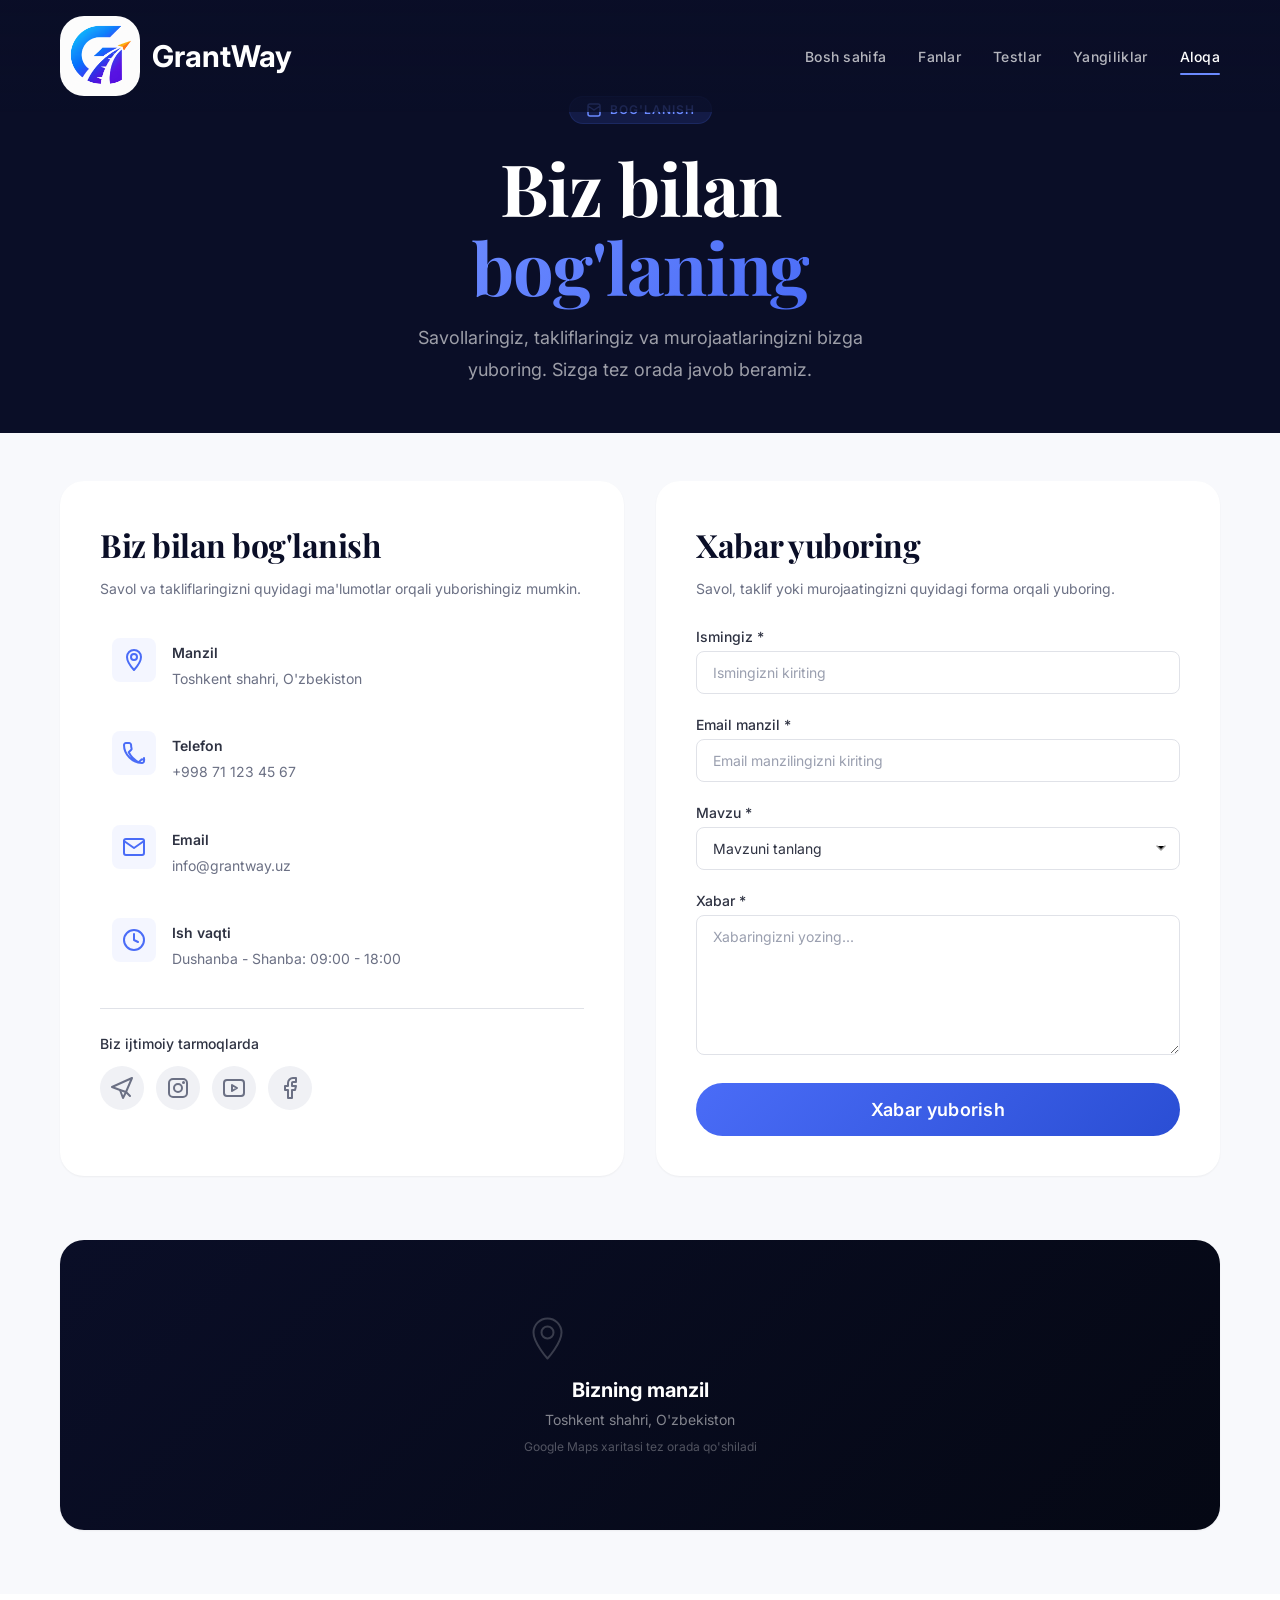
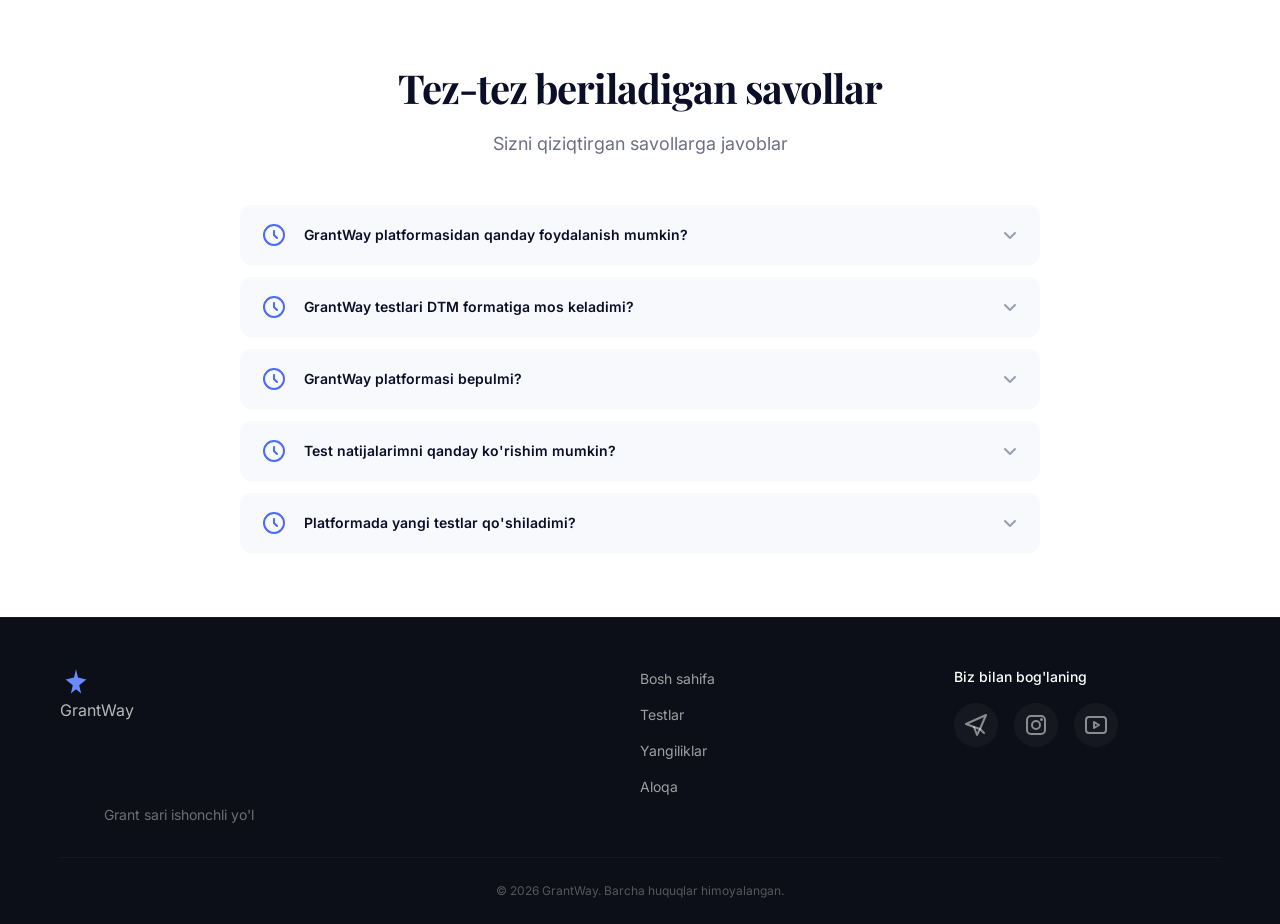
==== commit 6fdac26d: "Website updated" ====
--- a/pages/aloqa.html
+++ b/pages/aloqa.html
@@ -33,10 +33,7 @@
         <div class="container header__container">
             <!-- Logo -->
             <a href="../index.html" class="header__logo" aria-label="GrantWay bosh sahifa">
-                <svg class="header__logo-icon" width="40" height="40" viewBox="0 0 40 40" fill="none" xmlns="http://www.w3.org/2000/svg" aria-hidden="true">
-                    <path d="M20 4L22.5 14.5L33 17L24 24L26.5 34.5L20 29L13.5 34.5L16 24L7 17L17.5 14.5L20 4Z" fill="currentColor" />
-                    <path d="M20 8L21.8 15.6L29.6 17.4L23.4 22.6L25.2 30.2L20 26.6L14.8 30.2L16.6 22.6L10.4 17.4L18.2 15.6L20 8Z" fill="white" opacity="0.3" />
-                </svg>
+                <img class="header__logo" src="./logo-rasm/grant-header-logo.png" alt="">
                 <span class="header__logo-text">GrantWay</span>
             </a>
             
--- a/style.css
+++ b/style.css
@@ -212,7 +212,12 @@
     padding: var(--spacing-4) 0;
     transition: background-color var(--transition-base), box-shadow var(--transition-base);
 }
-
+.header__logo {
+    border-radius: 30%;
+    display: block;
+    width: 80px;
+    height: 80px;
+}
 .header--scrolled {
     background-color: rgba(10, 14, 39, 0.85);
     backdrop-filter: var(--glass-blur);
@@ -220,18 +225,16 @@
     box-shadow: var(--shadow-lg);
 }
 
-.header__background {
+.section1__background {
     position: absolute;
     top: 0;
     left: 0;
     right: 0;
     bottom: 0;
-    z-index: var(--z-below);
     background-image:url(./assets/images/grant-background.png);
     background-size: cover;
     background-position: center;
-    opacity: 0.15;
-    filter: blur(2px);
+    opacity: 0.88;
 }
 
 .header__overlay {
@@ -277,7 +280,7 @@
 }
 
 .header__logo-text {
-    letter-spacing: -0.5px;
+    font-size: 30px;
 }
 
 /* Navigation */
@@ -1273,13 +1276,9 @@
 }
 
 .footer__logo {
-    display: inline-flex;
-    align-items: center;
-    gap: var(--spacing-3);
-    color: var(--color-white);
-    font-weight: var(--font-weight-bold);
-    font-size: var(--font-size-lg);
-    text-decoration: none;
+    width: 400px;
+    height: 130px;
+    border-radius: 30px;
 }
 
 .footer__logo svg {
--- a/pages/pages.css
+++ b/pages/pages.css
@@ -6673,6 +6673,10 @@
     .contact-hero__title {
         font-size: var(--font-size-5xl);
     }
+
+    .math-tips__timeline {
+        margin-left: 20px;
+    }
     
     .contact-section__grid {
         grid-template-columns: 1fr 1fr;
@@ -6720,4 +6724,240 @@
     .contact-hero__icon {
         display: none;
     }
-}+}
+
+
+/* ============================================ */
+/* FANLAR HERO: Fanlar sahifasi banneri */
+/* ============================================ */
+.fanlar-hero {
+    position: relative;
+    min-height: 50vh;
+    display: flex;
+    align-items: center;
+    overflow: hidden;
+    background: var(--color-primary);
+    padding: calc(var(--spacing-20) + var(--spacing-4)) 0 var(--spacing-12);
+}
+
+.fanlar-hero__background {
+    position: absolute;
+    top: 0;
+    left: 0;
+    right: 0;
+    bottom: 0;
+    z-index: var(--z-below);
+    overflow: hidden;
+    pointer-events: none;
+}
+
+.fanlar-hero__icon {
+    position: absolute;
+    font-size: var(--font-size-6xl);
+    opacity: 0.05;
+    animation: fanlar-icon-float 25s ease-in-out infinite alternate;
+    user-select: none;
+}
+
+.fanlar-hero__icon--1 { top: 12%; left: 8%; font-size: 5rem; animation-delay: 0s; }
+.fanlar-hero__icon--2 { top: 22%; right: 10%; font-size: 4.5rem; animation-delay: 3s; }
+.fanlar-hero__icon--3 { bottom: 18%; left: 12%; font-size: 6rem; animation-delay: 6s; }
+.fanlar-hero__icon--4 { top: 45%; right: 6%; font-size: 4rem; animation-delay: 9s; }
+.fanlar-hero__icon--5 { bottom: 25%; right: 15%; font-size: 5.5rem; animation-delay: 12s; }
+.fanlar-hero__icon--6 { top: 8%; left: 40%; font-size: 7rem; animation-delay: 15s; }
+
+@keyframes fanlar-icon-float {
+    0%   { transform: translate(0, 0) scale(1) rotate(-5deg); opacity: 0.05; }
+    25%  { transform: translate(15px, -22px) scale(1.08) rotate(4deg); opacity: 0.08; }
+    50%  { transform: translate(-18px, 15px) scale(0.92) rotate(-6deg); opacity: 0.05; }
+    75%  { transform: translate(20px, -10px) scale(1.04) rotate(5deg); opacity: 0.07; }
+    100% { transform: translate(-12px, 18px) scale(1) rotate(-2deg); opacity: 0.05; }
+}
+
+.fanlar-hero__container {
+    position: relative;
+    z-index: var(--z-above);
+    width: 100%;
+}
+
+.fanlar-hero__content {
+    text-align: center;
+    max-width: 700px;
+    margin: 0 auto;
+}
+
+.fanlar-hero__badge {
+    display: inline-flex;
+    align-items: center;
+    gap: var(--spacing-2);
+    background: rgba(74, 108, 247, 0.15);
+    color: var(--color-secondary-light);
+    padding: var(--spacing-1) var(--spacing-4);
+    border-radius: var(--radius-full);
+    font-size: var(--font-size-xs);
+    font-weight: var(--font-weight-semibold);
+    letter-spacing: 1px;
+    text-transform: uppercase;
+    margin-bottom: var(--spacing-6);
+    border: 1px solid rgba(74, 108, 247, 0.15);
+}
+
+.fanlar-hero__title {
+    font-family: var(--font-display);
+    font-size: var(--font-size-4xl);
+    font-weight: var(--font-weight-bold);
+    color: var(--color-white);
+    line-height: var(--line-height-tight);
+    margin-bottom: var(--spacing-4);
+    letter-spacing: -1px;
+}
+
+.fanlar-hero__title-highlight {
+    background: linear-gradient(135deg, var(--color-secondary-light) 0%, var(--color-secondary) 100%);
+    -webkit-background-clip: text;
+    -webkit-text-fill-color: transparent;
+    background-clip: text;
+}
+
+.fanlar-hero__description {
+    font-size: var(--font-size-md);
+    color: rgba(255, 255, 255, 0.6);
+    max-width: 480px;
+    margin: 0 auto;
+    line-height: var(--line-height-relaxed);
+}
+
+/* ============================================ */
+/* FANLAR STATISTIKA */
+/* ============================================ */
+.fanlar-statistics {
+    padding: var(--spacing-12) 0;
+    background: var(--color-off-white);
+    border-top: 1px solid var(--color-gray-200);
+}
+
+.fanlar-statistics__grid {
+    display: grid;
+    grid-template-columns: repeat(2, 1fr);
+    gap: var(--spacing-8) var(--spacing-4);
+}
+
+.fanlar-statistic-item {
+    text-align: center;
+}
+
+.fanlar-statistic-item__number {
+    display: inline-block;
+    font-family: var(--font-display);
+    font-size: var(--font-size-3xl);
+    font-weight: var(--font-weight-black);
+    color: var(--color-primary);
+    line-height: var(--line-height-tight);
+}
+
+.fanlar-statistic-item__suffix {
+    font-family: var(--font-display);
+    font-size: var(--font-size-xl);
+    font-weight: var(--font-weight-bold);
+    color: var(--color-secondary);
+    margin-left: 2px;
+}
+
+.fanlar-statistic-item__label {
+    display: block;
+    font-size: var(--font-size-sm);
+    font-weight: var(--font-weight-medium);
+    color: var(--color-gray-500);
+    margin-top: var(--spacing-1);
+    letter-spacing: 0.3px;
+}
+
+/* ============================================ */
+/* FANLAR CTA */
+/* ============================================ */
+.fanlar-cta {
+    padding: var(--spacing-16) 0;
+    background: linear-gradient(135deg, var(--color-primary) 0%, var(--color-primary-dark) 100%);
+    position: relative;
+    overflow: hidden;
+}
+
+.fanlar-cta::before {
+    content: '';
+    position: absolute;
+    top: -50%;
+    right: -20%;
+    width: 600px;
+    height: 600px;
+    background: radial-gradient(circle, rgba(74, 108, 247, 0.08) 0%, transparent 70%);
+    border-radius: 50%;
+    animation: cta-glow 8s ease-in-out infinite alternate;
+}
+
+.fanlar-cta__content {
+    position: relative;
+    z-index: var(--z-above);
+    text-align: center;
+    max-width: 600px;
+    margin: 0 auto;
+}
+
+.fanlar-cta__icon {
+    color: var(--color-secondary-light);
+    margin-bottom: var(--spacing-6);
+}
+
+.fanlar-cta__title {
+    font-family: var(--font-display);
+    font-size: var(--font-size-3xl);
+    font-weight: var(--font-weight-bold);
+    color: var(--color-white);
+    margin-bottom: var(--spacing-4);
+    letter-spacing: -1px;
+}
+
+.fanlar-cta__description {
+    font-size: var(--font-size-md);
+    color: rgba(255, 255, 255, 0.6);
+    margin-bottom: var(--spacing-8);
+    line-height: var(--line-height-relaxed);
+}
+
+/* ============================================ */
+/* RESPONSIVE: Fanlar */
+/* ============================================ */
+@media (max-width: 768px) {
+    .fanlar-hero__title {
+        font-size: var(--font-size-5xl);
+    }
+    
+    .fanlar-statistics__grid {
+        grid-template-columns: repeat(4, 1fr);
+        gap: var(--spacing-8);
+    }
+    
+    .fanlar-statistic-item__number {
+        font-size: var(--font-size-4xl);
+    }
+}
+
+@media (min-width: 1024px) {
+    .fanlar-hero {
+        min-height: 45vh;
+    }
+    
+    .fanlar-hero__title {
+        font-size: var(--font-size-6xl);
+    }
+    
+    .fanlar-statistic-item__number {
+        font-size: var(--font-size-5xl);
+    }
+}
+
+@media (prefers-reduced-motion: reduce) {
+    .fanlar-hero__icon {
+        animation: none;
+        display: none;
+    }
+}
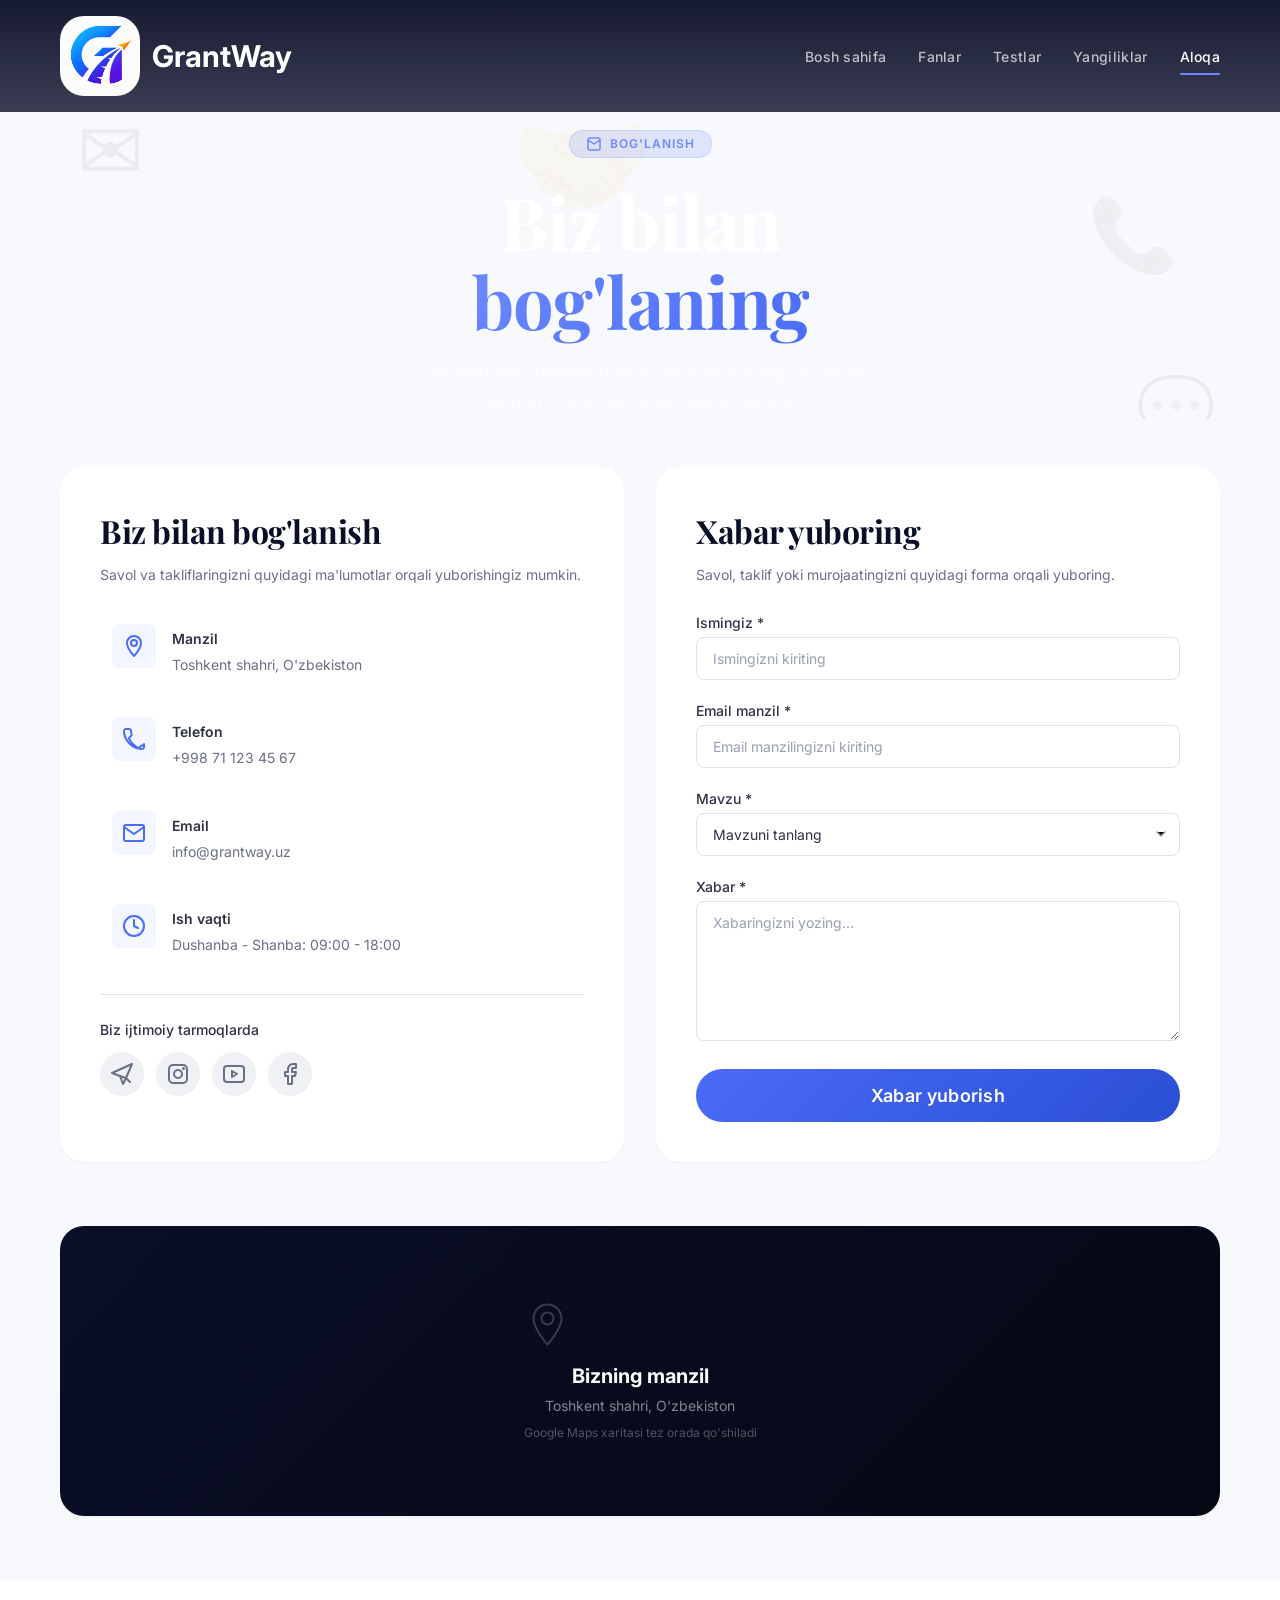
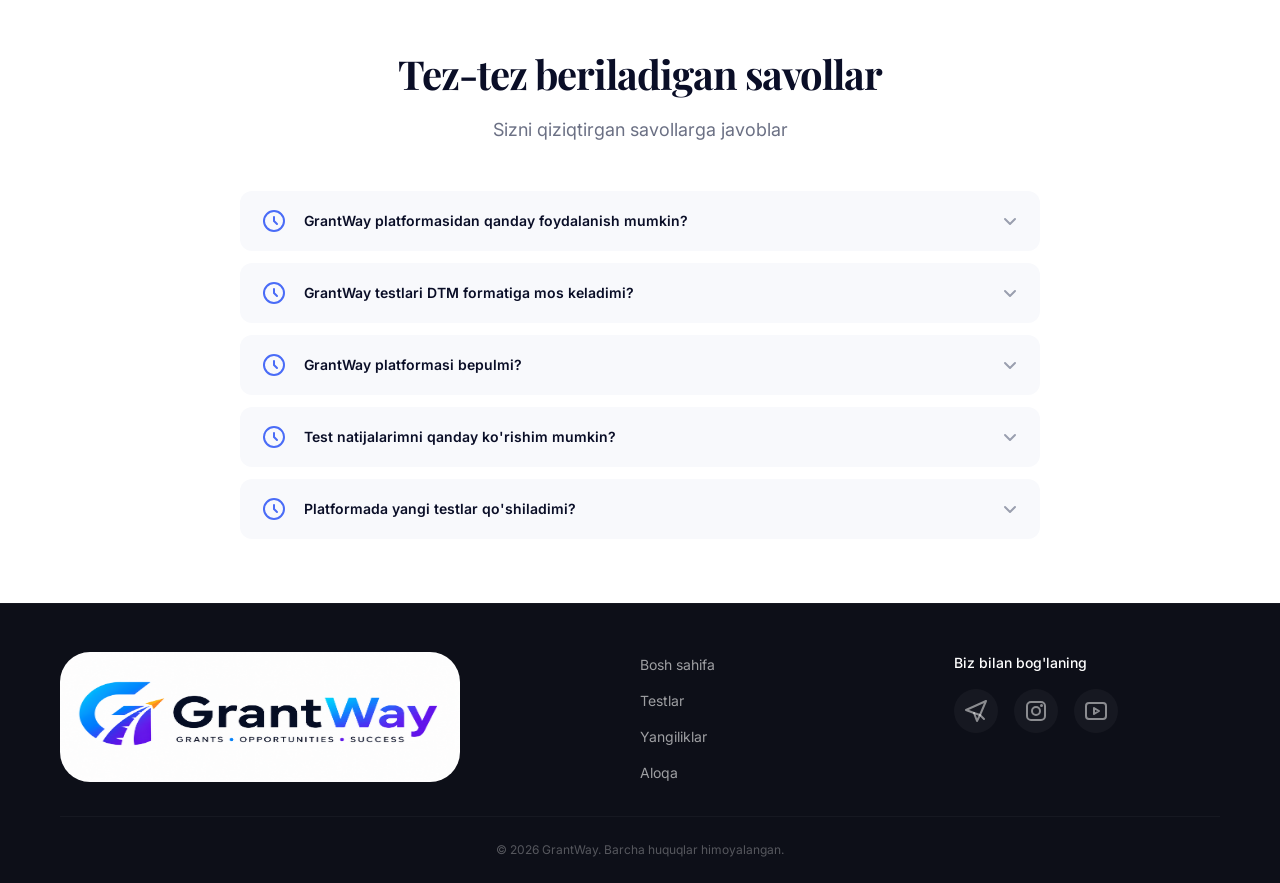
==== commit 528172ee: "yangiladim" ====
--- a/pages/aloqa.html
+++ b/pages/aloqa.html
@@ -91,7 +91,8 @@
     <!-- ============================================ -->
     <!-- MAIN: Aloqa sahifasi kontenti -->
     <!-- ============================================ -->
-    <main class="main" role="main">
+    <main class="main" role="main"
+                style="margin-top: 130px;>
         <!-- ============================================ -->
         <!-- HERO: Biz bilan bog'laning -->
         <!-- ============================================ -->
@@ -444,13 +445,7 @@
         <div class="container">
             <div class="footer__grid">
                 <div class="footer__brand">
-                    <a href="../index.html" class="footer__logo">
-                        <svg width="32" height="32" viewBox="0 0 40 40" fill="none" xmlns="http://www.w3.org/2000/svg" aria-hidden="true">
-                            <path d="M20 4L22.5 14.5L33 17L24 24L26.5 34.5L20 29L13.5 34.5L16 24L7 17L17.5 14.5L20 4Z" fill="currentColor" />
-                        </svg>
-                        <span>GrantWay</span>
-                    </a>
-                    <p class="footer__description">Grant sari ishonchli yo'l</p>
+                    <img class="footer__logo" src="./logo-rasm/grant-logo.png" alt="">
                 </div>
                 
                 <nav class="footer__nav" aria-label="Footer menyusi">
--- a/style.css
+++ b/style.css
@@ -318,6 +318,8 @@
 
 .header__nav-link:hover {
     color: var(--color-white);
+    
+    
 }
 
 .header__nav-link:hover::after {
@@ -1350,6 +1352,99 @@
     color: rgba(255, 255, 255, 0.3);
 }
 
+
+
+
+.header__nav-arrow {
+    font-size: 10px;
+    margin-left: 2px;
+    transition: var(--transition-base);
+}
+.header__nav-item--dropdown:hover .header__nav-arrow {
+    transform: rotate(180deg);
+}
+
+.header__dropdown {
+    position: absolute;
+    top: calc(100% + 8px);
+    left: 800px;
+    min-width: 220px;
+    background: var(--color-white);
+    border-radius: var(--radius-lg);
+    box-shadow: var(--shadow-xl);
+    padding: var(--spacing-2) 0;
+    opacity: 0;
+    transform: translateY(-8px);
+    transition: all 0.3s cubic-bezier(0.34, 1.56, 0.64, 1);
+    border: 1px solid var(--color-border);
+}
+.header__nav-link:active {
+    opacity: 1;
+}
+
+.header__nav-item--dropdown:hover .header__dropdown {
+    opacity: 1;
+    visibility: visible;
+    transform: translateY(0);
+}
+
+.header__dropdown li a {
+    display: block;
+    padding: 0.6rem 1.5rem;
+    color: var(--color-dark);
+    font-size: var(--font-size-sm);
+    font-weight: var(--font-weight-medium);
+    transition: var(--transition-base);
+}
+
+.header__dropdown li a:hover {
+    background: var(--color-gray-50);
+    color: var(--color-primary);
+    padding-left: 1.8rem;
+}
+
+@media (max-width: 992px) {
+     .header__nav-arrow {
+        display: none;
+    }
+
+    .header__dropdown {
+        position: static;
+        background: rgba(255, 255, 255, 0.05);
+        box-shadow: none;
+        border: none;
+        opacity: 1;
+        visibility: visible;
+        transform: none;
+        padding: var(--spacing-2) 0;
+        max-height: 0;
+        overflow: hidden;
+        transition: max-height 0.3s ease;
+        border-radius: var(--radius-md);
+        width: 100%;
+    }
+
+    .header__nav-item--dropdown.open .header__dropdown {
+        max-height: 300px;
+    }
+
+    .header__dropdown li a {
+        color: rgba(255, 255, 255, 0.8);
+        text-align: center;
+        padding: 0.6rem 1rem;
+        font-size: var(--font-size-base);
+    }
+
+    .header__dropdown li a:hover {
+        background: rgba(255, 255, 255, 0.05);
+        color: var(--color-white);
+        padding-left: 1rem;
+    }
+}
+
+
+
+
 /* ============================================ */
 /* RESPONSIVE: Mobile First */
 /* ============================================ */
--- a/pages/pages.css
+++ b/pages/pages.css
@@ -5024,7 +5024,7 @@
     font-family: var(--font-display);
     font-size: var(--font-size-4xl);
     font-weight: var(--font-weight-bold);
-    color: var(--color-white);
+    color: var(--color-accent-light);
     line-height: var(--line-height-tight);
     margin-bottom: var(--spacing-4);
     letter-spacing: -1px;
